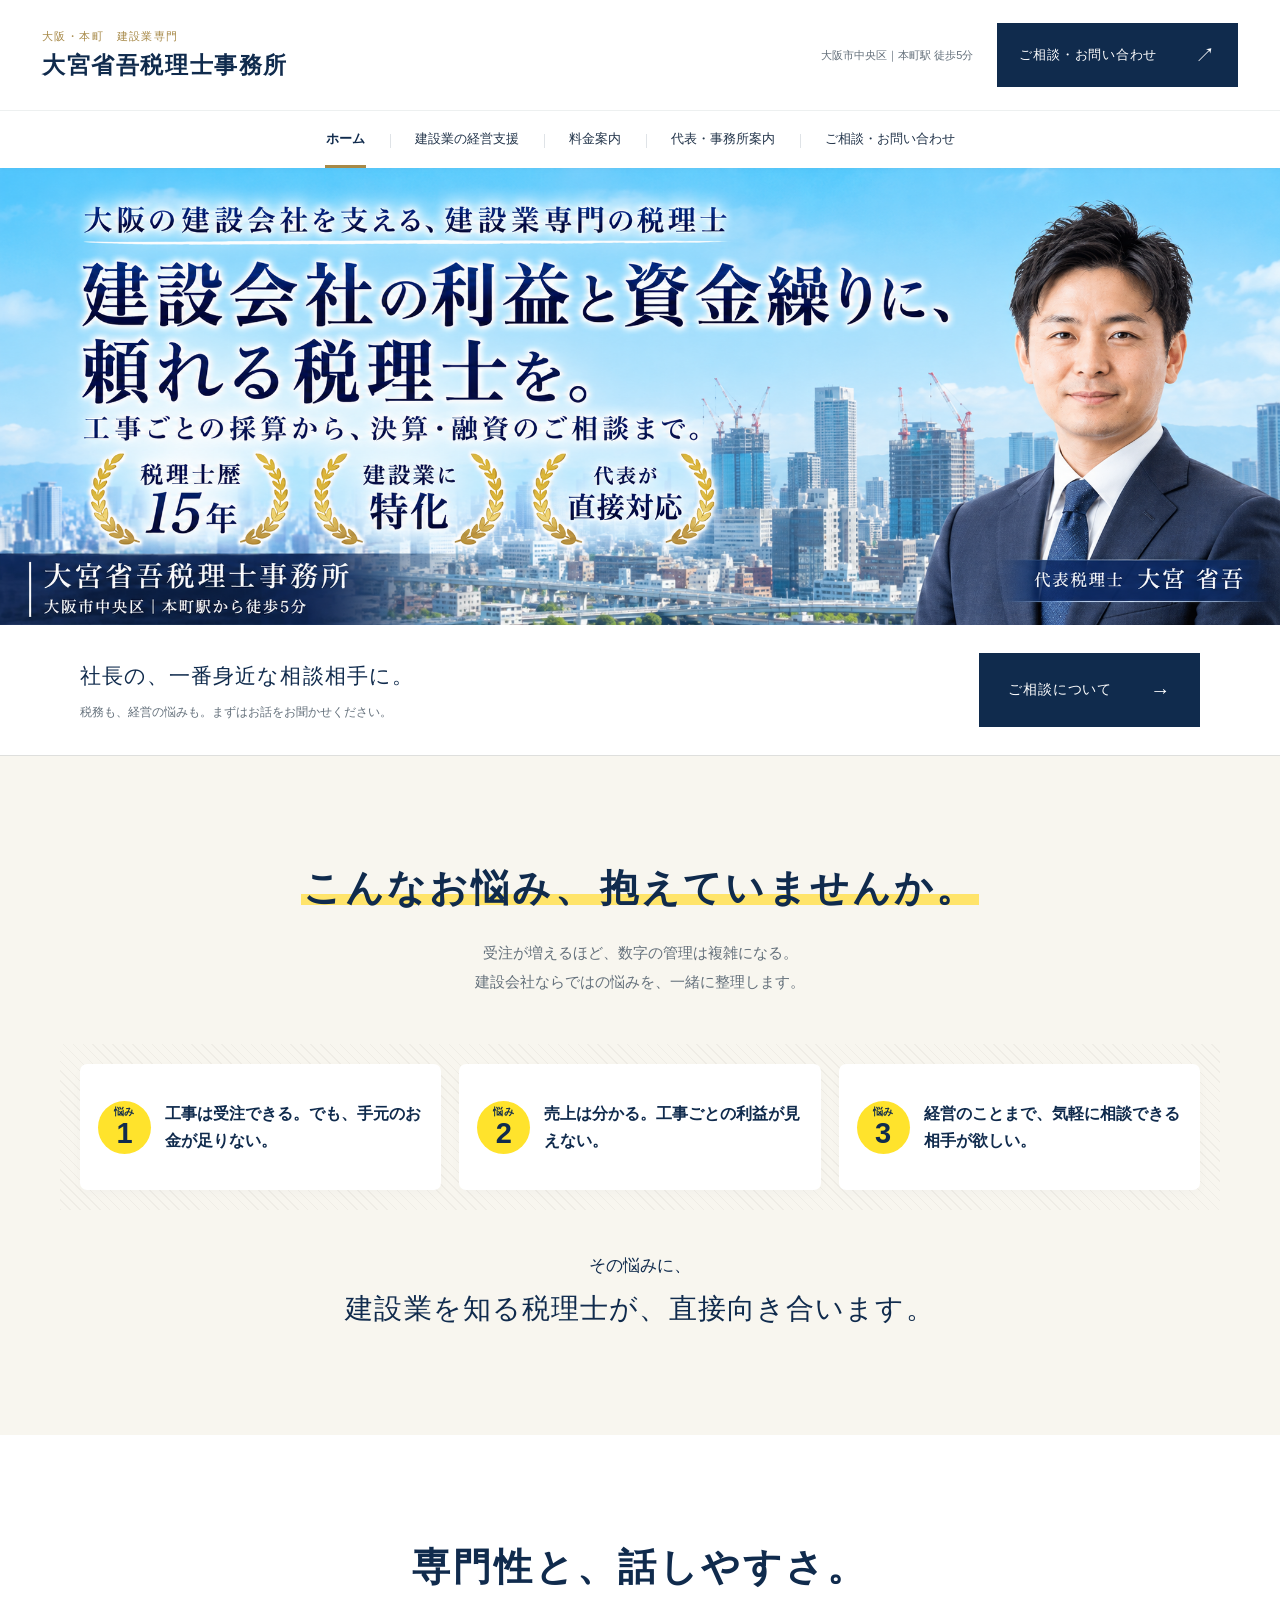
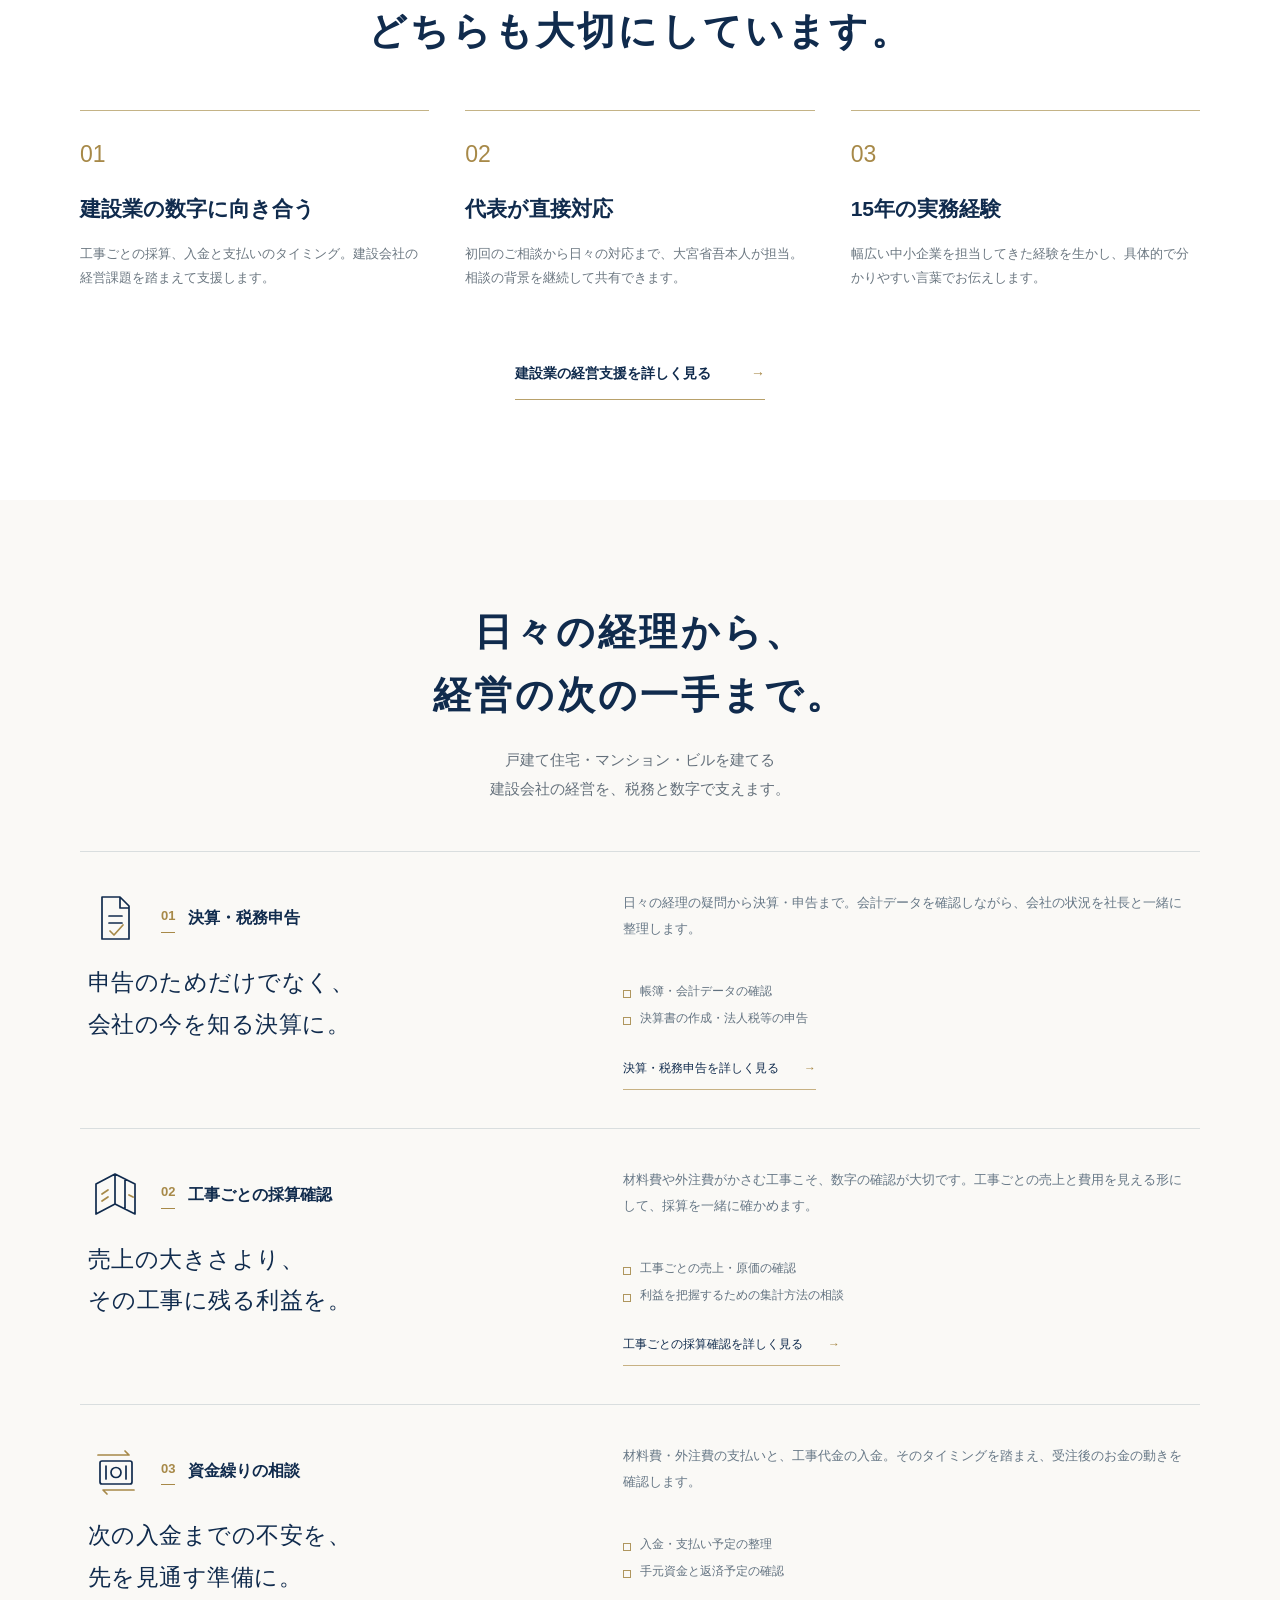
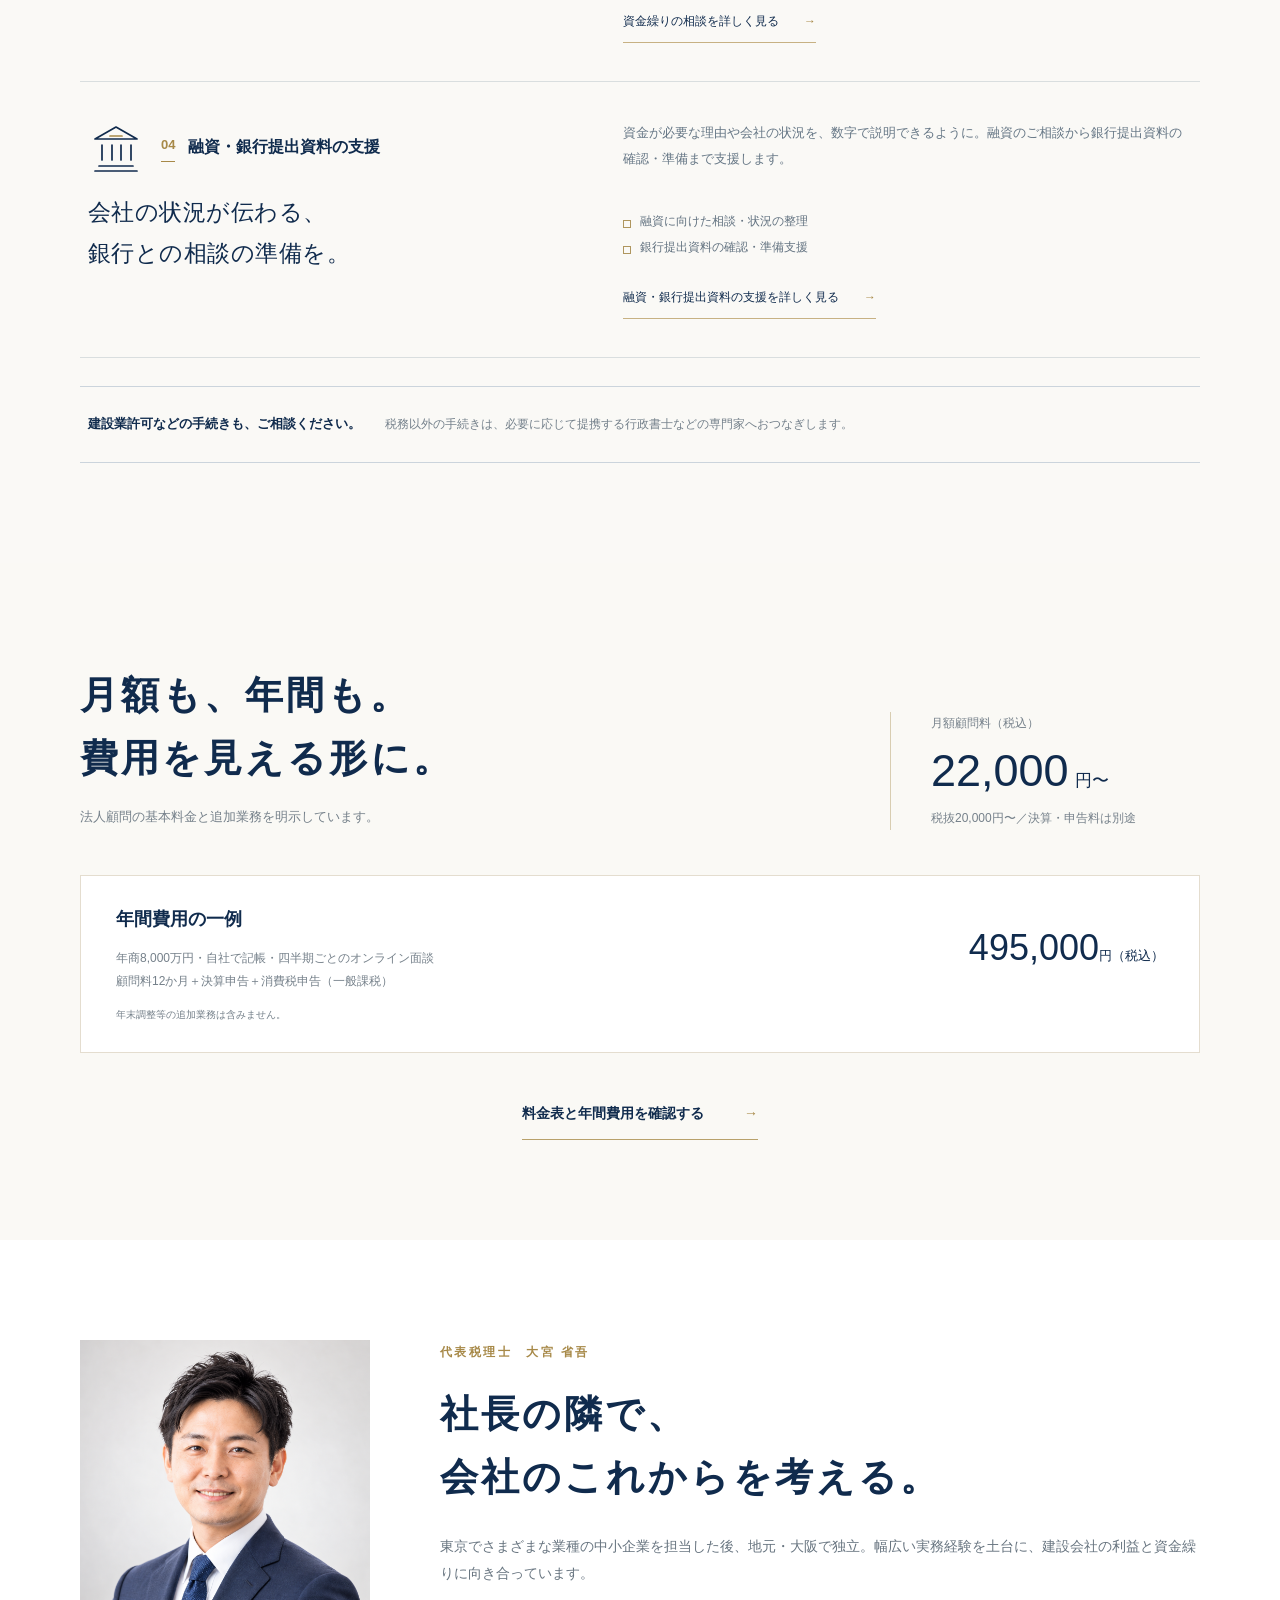
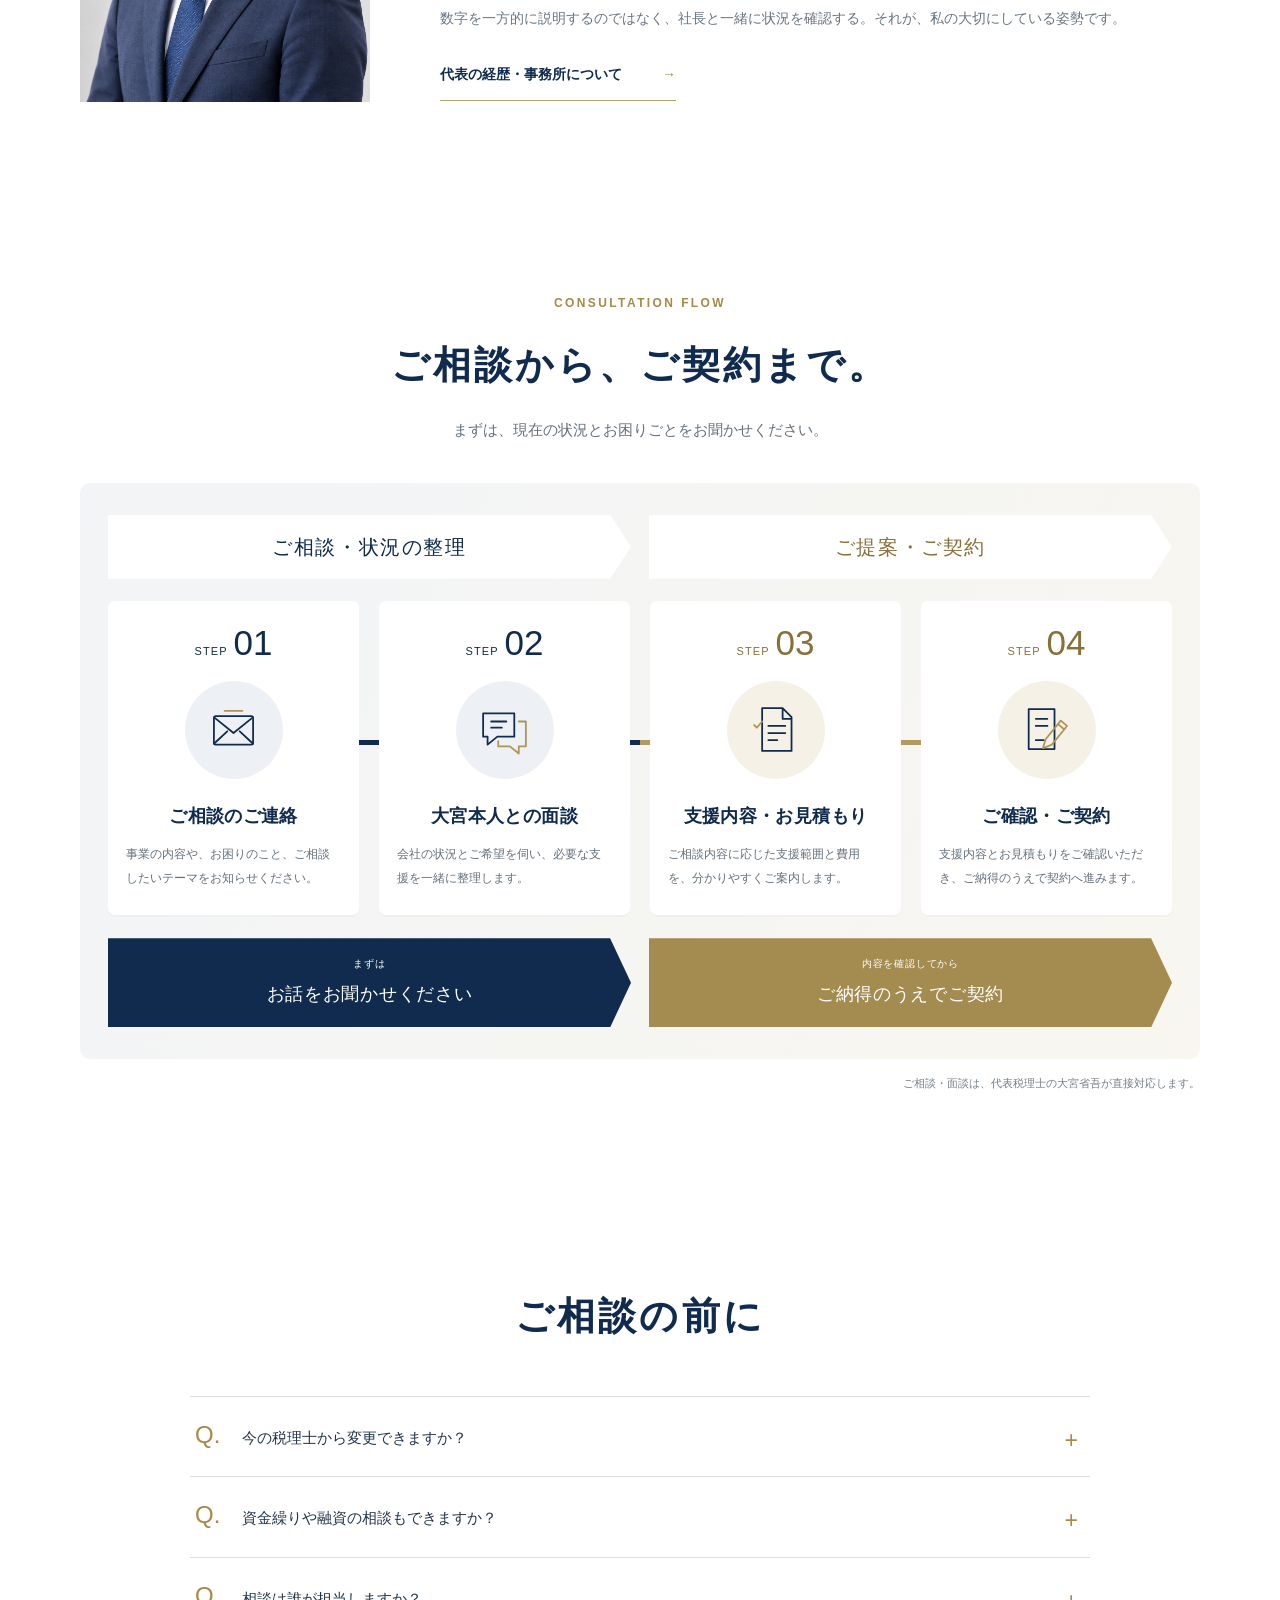
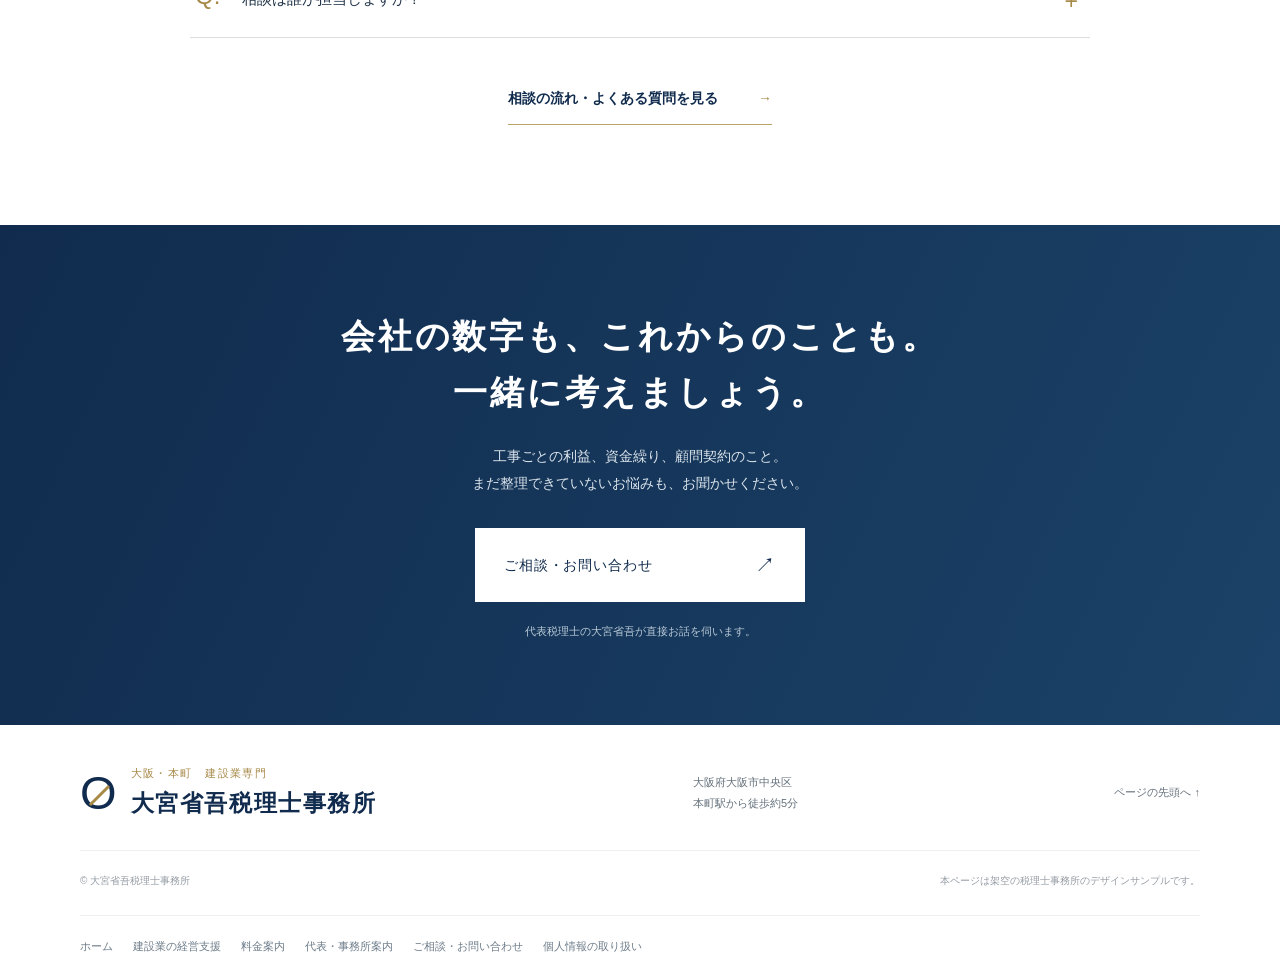
==== index.html @ fcce5896 "Add files via upload" ====
<!doctype html><html lang="ja"><head><meta charset="utf-8"><meta name="viewport" content="width=device-width,initial-scale=1"><title>大阪の建設会社の税務・経営支援｜大宮省吾税理士事務所</title><meta name="description" content="大阪市中央区・本町の建設業専門税理士。大宮省吾が工事の採算、資金繰り、決算・申告を直接支援します。"><meta name="theme-color" content="#102b4d"><link rel="stylesheet" href="assets/style.css"><link rel="stylesheet" href="assets/pages.css"></head><body id="top"><a class="skip" href="#main">本文へ</a><header><div class="header-inner"><a class="brand" href="./"><span><small>大阪・本町　建設業専門</small><strong>大宮省吾税理士事務所</strong></span></a><div class="header-right"><span class="location">大阪市中央区｜本町駅 徒歩5分</span><a class="button compact" href="contact/">ご相談・お問い合わせ <span>↗</span></a></div><button class="menu-button" aria-expanded="false" aria-controls="navigation">メニュー <span>☰</span></button></div><nav id="navigation" aria-label="メインナビゲーション"><a href="./" aria-current="page">ホーム</a><a href="services/">建設業の経営支援</a><a href="fees/">料金案内</a><a href="about/">代表・事務所案内</a><a href="contact/">ご相談・お問い合わせ</a></nav></header><main id="main"><section class="hero" aria-label="建設会社の利益と資金繰りに、頼れる税理士を。"><h1 class="sr-only">大阪の建設会社を支える、建設業専門の税理士。大宮省吾税理士事務所</h1><img class="desktop-kv" src="assets/key-visual.png" width="2048" height="731" alt="建設会社の利益と資金繰りに、頼れる税理士を。工事ごとの採算から、決算・融資のご相談まで。税理士歴15年、建設業に特化、代表が直接対応。大宮省吾税理士事務所。"><div class="mobile-hero"><p class="eyebrow">大阪の建設会社を支える税理士</p><h2>建設会社の<br>利益と資金繰りに、<br><em>頼れる税理士を。</em></h2><p>工事ごとの採算から、<br>決算・融資のご相談まで。</p><div class="mobile-proof">税理士歴15年 ／ 建設業専門 ／ 代表が直接対応</div></div></section><div class="hero-action"><div><span class="gold-label">社長の、一番身近な相談相手に。</span><p>税務も、経営の悩みも。まずはお話をお聞かせください。</p></div><a class="button" href="contact/">ご相談について <span>→</span></a></div><section class="section concerns" id="concerns"><div class="container"><div class="section-heading"><h2><span class="yellow-marker">こんなお悩み、</span><br class="mobile-only"><span class="yellow-marker">抱えていませんか。</span></h2><p>受注が増えるほど、数字の管理は複雑になる。<br>建設会社ならではの悩みを、一緒に整理します。</p></div><div class="concern-grid concern-points"><article><span class="concern-badge"><small>悩み</small><b>1</b></span><h3>工事は受注できる。<br>でも、手元のお金が足りない。</h3></article><article><span class="concern-badge"><small>悩み</small><b>2</b></span><h3>売上は分かる。<br>工事ごとの利益が見えない。</h3></article><article><span class="concern-badge"><small>悩み</small><b>3</b></span><h3>経営のことまで、<br>気軽に相談できる相手が欲しい。</h3></article></div><div class="concern-end"><span>その悩みに、</span><strong>建設業を知る税理士が、直接向き合います。</strong></div></div></section><section class="section home-strengths"><div class="container"><div class="section-heading"><h2>専門性と、話しやすさ。<br>どちらも大切にしています。</h2></div><div class="home-reasons"><article><span>01</span><h3>建設業の数字に向き合う</h3><p>工事ごとの採算、入金と支払いのタイミング。建設会社の経営課題を踏まえて支援します。</p></article><article><span>02</span><h3>代表が直接対応</h3><p>初回のご相談から日々の対応まで、大宮省吾本人が担当。相談の背景を継続して共有できます。</p></article><article><span>03</span><h3>15年の実務経験</h3><p>幅広い中小企業を担当してきた経験を生かし、具体的で分かりやすい言葉でお伝えします。</p></article></div><div class="center-link"><a class="text-link" href="services/">建設業の経営支援を詳しく見る <span>→</span></a></div></div></section><section class="section construction-services" id="services"><div class="container"><div class="section-heading"><h2>日々の経理から、<br>経営の次の一手まで。</h2><p>戸建て住宅・マンション・ビルを建てる<br>建設会社の経営を、税務と数字で支えます。</p></div><div class="construction-service-list"><article class="construction-service"><div class="construction-service-copy"><p class="service-kicker"><svg class="service-line-icon" viewBox="0 0 56 56" fill="none" stroke="currentColor" stroke-width="1.7" stroke-linecap="round" stroke-linejoin="round" aria-hidden="true"><path d="M14 7h18l9 9v33H14zM32 7v11h9M21 26h13M21 33h13"/><path class="icon-gold" d="m22 41 4 4 9-10"/></svg><span>01</span>決算・税務申告</p><h3>申告のためだけでなく、<br>会社の今を知る決算に。</h3><p class="service-description">日々の経理の疑問から決算・申告まで。会計データを確認しながら、会社の状況を社長と一緒に整理します。</p><ul><li>帳簿・会計データの確認</li><li>決算書の作成・法人税等の申告</li></ul><a class="service-readmore" href="services/#support-1">決算・税務申告を詳しく見る <span>→</span></a></div></article><article class="construction-service"><div class="construction-service-copy"><p class="service-kicker"><svg class="service-line-icon" viewBox="0 0 56 56" fill="none" stroke="currentColor" stroke-width="1.7" stroke-linecap="round" stroke-linejoin="round" aria-hidden="true"><path d="M8 17 27 7l20 10v30L27 37 8 47zM27 7v30M37 12v30"/><path class="icon-gold" d="m14 27 6-4M14 34l6-4M41 28l4 2"/></svg><span>02</span>工事ごとの採算確認</p><h3>売上の大きさより、<br>その工事に残る利益を。</h3><p class="service-description">材料費や外注費がかさむ工事こそ、数字の確認が大切です。工事ごとの売上と費用を見える形にして、採算を一緒に確かめます。</p><ul><li>工事ごとの売上・原価の確認</li><li>利益を把握するための集計方法の相談</li></ul><a class="service-readmore" href="services/#support-2">工事ごとの採算確認を詳しく見る <span>→</span></a></div></article><article class="construction-service"><div class="construction-service-copy"><p class="service-kicker"><svg class="service-line-icon" viewBox="0 0 56 56" fill="none" stroke="currentColor" stroke-width="1.7" stroke-linecap="round" stroke-linejoin="round" aria-hidden="true"><rect x="12" y="18" width="32" height="23" rx="2"/><path d="M18 23v13M38 23v13"/><circle cx="28" cy="29.5" r="5"/><path class="icon-gold" d="M10 12h31l-4-4M46 47H15l4 4"/></svg><span>03</span>資金繰りの相談</p><h3>次の入金までの不安を、<br>先を見通す準備に。</h3><p class="service-description">材料費・外注費の支払いと、工事代金の入金。そのタイミングを踏まえ、受注後のお金の動きを確認します。</p><ul><li>入金・支払い予定の整理</li><li>手元資金と返済予定の確認</li></ul><a class="service-readmore" href="services/#support-3">資金繰りの相談を詳しく見る <span>→</span></a></div></article><article class="construction-service"><div class="construction-service-copy"><p class="service-kicker"><svg class="service-line-icon" viewBox="0 0 56 56" fill="none" stroke="currentColor" stroke-width="1.7" stroke-linecap="round" stroke-linejoin="round" aria-hidden="true"><path d="m7 19 21-12 21 12zM11 46h34M7 51h42M14 25v15M24 25v15M33 25v15M43 25v15"/><path class="icon-gold" d="M22 16h12"/></svg><span>04</span>融資・銀行提出資料の支援</p><h3>会社の状況が伝わる、<br>銀行との相談の準備を。</h3><p class="service-description">資金が必要な理由や会社の状況を、数字で説明できるように。融資のご相談から銀行提出資料の確認・準備まで支援します。</p><ul><li>融資に向けた相談・状況の整理</li><li>銀行提出資料の確認・準備支援</li></ul><a class="service-readmore" href="services/#support-4">融資・銀行提出資料の支援を詳しく見る <span>→</span></a></div></article></div><div class="construction-partnership"><strong>建設業許可などの手続きも、ご相談ください。</strong><p>税務以外の手続きは、必要に応じて提携する行政書士などの専門家へおつなぎします。</p></div></div></section><section class="section pricing home-fees"><div class="container"><div class="heading-split"><div><h2>月額も、年間も。<br>費用を見える形に。</h2><p>法人顧問の基本料金と追加業務を明示しています。</p></div><div class="home-price"><span>月額顧問料（税込）</span><strong>22,000<small>円〜</small></strong><span>税抜20,000円〜／決算・申告料は別途</span></div></div><div class="home-annual"><h3>年間費用の一例</h3><p>年商8,000万円・自社で記帳・四半期ごとのオンライン面談<br>顧問料12か月＋決算申告＋消費税申告（一般課税）</p><strong>495,000<small>円（税込）</small></strong><p class="fine">年末調整等の追加業務は含みません。</p></div><div class="center-link"><a class="text-link" href="fees/">料金表と年間費用を確認する <span>→</span></a></div></div></section><section class="section"><div class="container home-about"><div class="home-portrait"><img src="assets/representative-portrait.png" alt="代表税理士・大宮省吾の人物イメージ" loading="lazy"></div><div><p class="eyebrow">代表税理士　大宮 省吾</p><h2>社長の隣で、<br>会社のこれからを考える。</h2><p>東京でさまざまな業種の中小企業を担当した後、地元・大阪で独立。幅広い実務経験を土台に、建設会社の利益と資金繰りに向き合っています。</p><p>数字を一方的に説明するのではなく、社長と一緒に状況を確認する。それが、私の大切にしている姿勢です。</p><a class="text-link" href="about/">代表の経歴・事務所について <span>→</span></a></div></div></section><section class="section flow process" id="flow"><div class="container"><div class="section-heading"><p class="eyebrow">CONSULTATION FLOW</p><h2>ご相談から、ご契約まで。</h2><p>まずは、現在の状況とお困りごとをお聞かせください。</p></div><div class="process-board"><div class="process-phases" aria-hidden="true"><div>ご相談・状況の整理</div><div>ご提案・ご契約</div></div><ol class="process-cards" aria-label="ご相談からご契約までの4ステップ"><li><div class="process-number"><span>STEP</span><b>01</b></div><div class="process-icon"><svg viewBox="0 0 64 64" fill="none" stroke="currentColor" stroke-width="2" stroke-linecap="round" stroke-linejoin="round" aria-hidden="true"><rect x="10" y="17" width="44" height="32" rx="2"/><path d="m11 19 21 17 21-17M10 48l15-14M54 48 39 34"/><path class="accent" d="M22 11h20"/></svg></div><h3>ご相談のご連絡</h3><p>事業の内容や、お困りのこと、ご相談したいテーマをお知らせください。</p></li><li><div class="process-number"><span>STEP</span><b>02</b></div><div class="process-icon"><svg viewBox="0 0 64 64" fill="none" stroke="currentColor" stroke-width="2" stroke-linecap="round" stroke-linejoin="round" aria-hidden="true"><path d="M8 14h35v26H24L13 49v-9H8z"/><path class="accent" d="M48 23h8v28h-8v8l-10-8H25v-6"/><path d="M17 23h17M17 30h12"/></svg></div><h3>大宮本人との面談</h3><p>会社の状況とご希望を伺い、必要な支援を一緒に整理します。</p></li><li><div class="process-number"><span>STEP</span><b>03</b></div><div class="process-icon"><svg viewBox="0 0 64 64" fill="none" stroke="currentColor" stroke-width="2" stroke-linecap="round" stroke-linejoin="round" aria-hidden="true"><path d="M17 8h23l10 10v38H17zM40 8v12h10M24 28h19M24 36h19M24 44h10"/><path class="accent" d="m8 27 3 3 6-7"/></svg></div><h3>支援内容・お見積もり</h3><p>ご相談内容に応じた支援範囲と費用を、分かりやすくご案内します。</p></li><li><div class="process-number"><span>STEP</span><b>04</b></div><div class="process-icon"><svg viewBox="0 0 64 64" fill="none" stroke="currentColor" stroke-width="2" stroke-linecap="round" stroke-linejoin="round" aria-hidden="true"><path d="M12 9h29v45H12zM20 20h13M20 28h13M20 44h9"/><path class="accent" d="m31 43 17-21 7 6-17 21-10 4zM45 26l7 6"/></svg></div><h3>ご確認・ご契約</h3><p>支援内容とお見積もりをご確認いただき、ご納得のうえで契約へ進みます。</p></li></ol><div class="process-bands" aria-hidden="true"><div><span>まずは</span>お話をお聞かせください</div><div><span>内容を確認してから</span>ご納得のうえでご契約</div></div></div><p class="process-note">ご相談・面談は、代表税理士の大宮省吾が直接対応します。</p></div></section><section class="section faq"><div class="container narrow"><div class="section-heading"><h2>ご相談の前に</h2></div><details><summary><span>Q.</span>今の税理士から変更できますか？</summary><p>現在のご契約状況や変更を考えている理由を伺い、引き継ぎの進め方をご相談します。</p></details><details><summary><span>Q.</span>資金繰りや融資の相談もできますか？</summary><p>はい。税務申告に加え、入出金のタイミングを踏まえた資金繰りの相談や銀行提出資料の確認・準備も支援します。</p></details><details><summary><span>Q.</span>相談は誰が担当しますか？</summary><p>代表税理士の大宮省吾が、直接お話を伺います。</p></details><div class="center-link"><a class="text-link" href="contact/#faq">相談の流れ・よくある質問を見る <span>→</span></a></div></div></section><section class="contact"><div class="container"><h2>会社の数字も、これからのことも。<br>一緒に考えましょう。</h2><p>工事ごとの利益、資金繰り、顧問契約のこと。<br>まだ整理できていないお悩みも、お聞かせください。</p><a class="button light" href="contact/">ご相談・お問い合わせ <span>↗</span></a><p class="contact-caption">代表税理士の大宮省吾が直接お話を伺います。</p></div></section></main><footer><div class="container footer-top"><a class="brand" href="./"><span class="brand-symbol" aria-hidden="true">O<span></span></span><span><small>大阪・本町　建設業専門</small><strong>大宮省吾税理士事務所</strong></span></a><p>大阪府大阪市中央区<br>本町駅から徒歩約5分</p><a href="#top">ページの先頭へ ↑</a></div><div class="container footer-bottom"><small>© 大宮省吾税理士事務所</small><small>本ページは架空の税理士事務所のデザインサンプルです。</small></div><div class="container footer-links"><a href="./">ホーム</a><a href="services/">建設業の経営支援</a><a href="fees/">料金案内</a><a href="about/">代表・事務所案内</a><a href="contact/">ご相談・お問い合わせ</a><a href="contact/#privacy">個人情報の取り扱い</a></div></footer><script src="assets/main.js"></script></body></html>
---- assets/style.css ----
:root{--navy:#102b4d;--ink:#22344a;--gold:#a78948;--cream:#f6f4ee;--line:#dedfdd;--serif:'Yu Mincho','Hiragino Mincho ProN','Noto Serif JP',serif;--sans:'Hiragino Kaku Gothic ProN','Yu Gothic',Meiryo,sans-serif}*{box-sizing:border-box}html{scroll-behavior:smooth;scroll-padding-top:150px}body{margin:0;font-family:var(--sans);color:var(--ink);font-size:15px;line-height:1.9;background:#fff}a{color:inherit;text-decoration:none}button{font:inherit;cursor:pointer}img{display:block;max-width:100%}h1,h2,h3,p{margin:0}h2,h3{font-family:var(--serif);color:var(--navy);font-weight:600}h2{font-size:clamp(26px,3vw,40px);line-height:1.65;letter-spacing:.08em}h3{line-height:1.75}p{overflow-wrap:anywhere}.container{width:min(1120px,calc(100% - 64px));margin:auto}.narrow{max-width:900px}.section{padding:100px 0}.eyebrow{font-family:Georgia,serif;font-size:12px;font-weight:600;letter-spacing:.2em;color:var(--gold);margin-bottom:18px}.section-heading{text-align:center;margin-bottom:48px}.section-heading>p:last-child:not(.eyebrow){margin-top:20px;color:#64707b}.button{display:inline-flex;align-items:center;justify-content:space-between;gap:38px;padding:17px 28px;background:var(--navy);border:1px solid var(--navy);color:#fff;font-size:14px;letter-spacing:.06em;transition:.2s}.button:hover{background:#254568;transform:translateY(-2px)}.button span{font-size:20px}.button.compact{padding:12px 21px;font-size:13px}.button.light{background:white;border-color:white;color:var(--navy);min-width:330px}.button.light:hover{background:var(--cream)}:focus-visible{outline:3px solid #caa654;outline-offset:5px}header{background:rgba(255,255,255,.98);position:sticky;top:0;z-index:10;box-shadow:0 1px 6px #102b4d09}.header-inner{max-width:1400px;margin:auto;display:flex;align-items:center;justify-content:space-between;padding:23px 42px}.brand{display:flex;align-items:center;gap:14px}.brand small{display:block;font-size:11px;letter-spacing:.13em;color:var(--gold);line-height:1.5;margin-bottom:5px}.brand strong{font-family:var(--serif);font-size:23px;letter-spacing:.07em;color:var(--navy);line-height:1.4}.brand-symbol{font-family:Georgia,serif;font-size:47px;line-height:1;color:var(--navy);position:relative}.brand-symbol span{position:absolute;height:3px;width:27px;background:var(--gold);left:6px;top:25px;transform:rotate(-45deg)}.header-right{display:flex;align-items:center;gap:24px}.location{font-size:11px;color:#64707b}nav{border-top:1px solid #edf0f0;display:flex;justify-content:center;gap:0}nav a{font-size:13px;padding:16px 36px;position:relative}nav a:hover{color:var(--gold)}nav a+a:before{content:'';width:1px;height:14px;background:#dfe3e7;position:absolute;left:0;top:23px}.menu-button,.mobile-contact,.mobile-only,.mobile-hero{display:none}.desktop-kv{width:100%;height:auto}.hero-action{display:flex;align-items:center;justify-content:space-between;gap:30px;padding:28px max(32px,calc((100% - 1120px)/2));border-bottom:1px solid var(--line);background:#fff}.gold-label{font-family:var(--serif);font-size:21px;letter-spacing:.05em;color:var(--navy)}.hero-action p{font-size:12px;color:#64707b;margin-top:5px}.concerns{background:var(--cream)}.concern-grid{display:grid;grid-template-columns:repeat(3,1fr);gap:22px}.concern-grid article{background:white;padding:32px 30px;border-top:2px solid var(--gold)}.number{font-family:Georgia,serif;color:#c5b58d;font-size:35px;line-height:1;display:block;margin-bottom:22px}.concern-grid h3{font-size:19px;margin-bottom:18px}.concern-grid p{font-size:14px;color:#68727b}.concern-end{text-align:center;margin-top:45px;font-family:var(--serif);color:var(--navy)}.concern-end span{display:block;font-size:15px}.concern-end strong{font-size:25px;letter-spacing:.04em;font-weight:500}.strength-list article{display:grid;grid-template-columns:160px 1fr;gap:35px;padding:38px 20px;border-bottom:1px solid var(--line)}.strength-list article:first-child{border-top:1px solid var(--line)}.strength-index{font-family:Georgia,serif;font-size:58px;color:var(--gold);line-height:1.2}.strength-index span{display:block;font-size:9px;letter-spacing:.12em;margin-top:10px;color:#81898f}.strength-list h3{font-size:24px;margin-bottom:15px}.strength-list p{max-width:770px;color:#64707b;font-size:14px}.tags{display:flex;gap:10px;flex-wrap:wrap;margin-top:20px}.tags span{padding:4px 14px;background:#f5f6f7;font-size:11px}.services{background:var(--navy);color:#dae1ea}.services h2,.services h3{color:white}.heading-split{display:flex;align-items:end;justify-content:space-between;gap:32px;margin-bottom:45px}.heading-split>p{font-size:13px;padding-bottom:8px}.service-grid{display:grid;grid-template-columns:repeat(2,1fr);border-left:1px solid #ffffff25;border-top:1px solid #ffffff25}.service-grid article{padding:38px 40px;border-right:1px solid #ffffff25;border-bottom:1px solid #ffffff25}.service-grid article>span{font-size:10px;font-family:Georgia,serif;letter-spacing:.12em;color:#cab57d}.service-grid h3{font-size:24px;margin:13px 0}.service-grid p{font-size:14px;color:#c4cedb}.service-note{padding:26px 32px;margin-top:25px;border:1px solid #ffffff25;display:flex;align-items:center;gap:24px}.service-note strong{font-size:13px;white-space:nowrap;font-weight:500;color:white}.service-note p{font-size:12px;color:#c4cedb}.representative-grid{display:grid;grid-template-columns:350px 1fr;gap:80px}.portrait{height:410px;position:relative;overflow:hidden;background:#b1dded}.portrait img{max-width:none;height:100%;width:auto;position:absolute;right:0}.portrait-caption{font-size:10px;color:#8b949c;text-align:right;margin-top:6px}.name{padding:22px 4px;border-bottom:1px solid var(--line)}.name small{font-size:12px;color:#737c84}.name h3{font-size:32px;letter-spacing:.2em;margin:6px 0}.name>span{font-size:10px;letter-spacing:.2em;color:var(--gold)}.representative-copy h2{margin-bottom:22px}.representative-copy>p:not(.eyebrow){font-size:14px;color:#64707b;margin-bottom:18px}.representative-copy .lead{font-family:var(--serif);font-size:19px!important;color:var(--navy)!important;padding-left:19px;border-left:2px solid var(--gold);margin:30px 0!important}.career{margin-top:28px;border-top:1px solid var(--line);padding-top:15px}.career>div{display:grid;grid-template-columns:60px 1fr;gap:14px;margin-top:12px;font-size:12px}.career span{color:var(--gold);font-weight:bold}.flow{background:var(--cream)}.flow-grid{display:grid;grid-template-columns:repeat(3,1fr);gap:36px;padding:0;margin:0;list-style:none}.flow-grid li{position:relative;padding-top:22px;border-top:1px solid #b8a371}.flow-grid li+li:before{content:'→';position:absolute;left:-29px;top:63px;color:var(--gold)}.flow-grid span{color:var(--gold);font:13px Georgia,serif;letter-spacing:.13em}.flow-grid h3{font-size:21px;margin:16px 0}.flow-grid p{font-size:13px;color:#64707b}.faq details{border-bottom:1px solid var(--line)}.faq details:first-of-type{border-top:1px solid var(--line)}summary{padding:24px 45px 24px 5px;font-size:15px;list-style:none;cursor:pointer;position:relative}summary::-webkit-details-marker{display:none}summary:after{content:'+';position:absolute;right:12px;top:22px;color:var(--gold);font-size:23px}details[open] summary:after{content:'−'}summary span{font:24px Georgia,serif;color:var(--gold);margin-right:22px}.faq details p{padding:0 40px 27px 47px;font-size:14px;color:#64707b}.office{background:#f5f7f8}.office-grid{display:grid;grid-template-columns:1fr 1fr;gap:80px}.office h2{font-size:31px}.office p{font-size:13px;color:#64707b;margin-top:23px}.office-decoration{margin-top:32px;color:#b4c0cc}.office-decoration>span{font:11px Georgia,serif;letter-spacing:.25em}.office-decoration svg{display:block;width:90%;height:95px;margin-top:8px}dl{margin:0}dl>div{display:grid;grid-template-columns:95px 1fr;gap:20px;padding:20px 0;border-bottom:1px solid #d8dfe4;font-size:13px}dl>div:first-child{border-top:1px solid #d8dfe4}dt{color:#7b858e}dd{margin:0;color:var(--navy)}.contact{padding:83px 0;text-align:center;background:linear-gradient(115deg,#102b4d,#1b4268);color:#dbe4ec}.contact h2{color:white;font-size:34px}.contact>.container>p:not(.eyebrow){font-size:14px;margin-top:23px}.contact .button{margin-top:32px}.contact .contact-caption{font-size:11px!important;margin-top:19px!important;color:#b9c9d7}footer{padding:40px 0 22px}.footer-top{display:flex;align-items:center;justify-content:space-between;gap:32px}.footer-top p,.footer-top>a:last-child{font-size:11px;color:#64707b}.footer-bottom{display:flex;justify-content:space-between;gap:24px;margin-top:30px;padding-top:20px;border-top:1px solid #edf0f2;color:#939ba3;font-size:10px}.footer-bottom small{font-size:10px}.skip{position:fixed;top:-80px;z-index:99;background:white;padding:12px}.skip:focus{top:5px}.sr-only{position:absolute;width:1px;height:1px;overflow:hidden;clip:rect(0,0,0,0)}dialog{border:0;padding:44px;max-width:520px;width:calc(100% - 40px);color:var(--ink);box-shadow:0 20px 80px #0003}dialog::backdrop{background:#0b203bc9}dialog h2{font-size:25px;margin-bottom:20px}dialog p{font-size:14px}dialog .button{margin-top:25px}.dialog-close{border:0;background:none;position:absolute;right:15px;top:8px;font-size:28px;color:var(--navy)}
@media(min-width:1700px){.hero{max-width:2048px;margin:auto}}
@media(max-width:1100px){.location{display:none}nav a{padding:16px 22px}.representative-grid{gap:45px;grid-template-columns:300px 1fr}.service-note{display:block}.service-note p{margin-top:10px}.concern-grid article{padding:26px 20px}.concern-grid h3{font-size:17px}.header-inner{padding:20px 30px}}
@media(max-width:760px){html{scroll-padding-top:85px}body{font-size:14px}.container{width:calc(100% - 40px)}.section{padding:62px 0}.header-inner{padding:16px 20px}.brand{gap:9px}.brand-symbol{font-size:35px}.brand-symbol span{width:21px;top:20px;left:4px}.brand small{font-size:9px}.brand strong{font-size:17px;letter-spacing:.02em}.header-right{display:none}.menu-button{display:block;border:0;background:none;font-size:10px;color:var(--navy);padding:5px}.menu-button span{display:block;font-size:22px;line-height:1.3}nav{display:none;position:absolute;background:white;left:0;right:0;box-shadow:0 10px 20px #102b4d15;padding:10px 20px}nav.open{display:grid;grid-template-columns:1fr 1fr}nav a{padding:12px 9px;border-bottom:1px solid #edf0f0;font-size:12px}nav a+a:before{display:none}.mobile-contact{display:block}.desktop-kv{display:none}.mobile-hero{display:block;min-height:430px;padding:32px 20px 26px;position:relative;background:#b9e9fa;overflow:hidden;isolation:isolate}.mobile-hero:before{content:'';position:absolute;inset:0;z-index:-2;background:url('key-visual.png') right center/auto 100% no-repeat}.mobile-hero:after{content:'';position:absolute;inset:0;z-index:-1;background:linear-gradient(90deg,#e3f6ff 0%,#e3f6fff5 40%,#e3f6ff15 80%)}.mobile-hero .eyebrow{font-family:var(--sans);font-size:10px;letter-spacing:.04em;color:var(--navy);margin-bottom:25px}.mobile-hero h2{font-size:clamp(26px,7vw,33px);letter-spacing:.02em;line-height:1.7;text-shadow:0 0 10px white}.mobile-hero h2 em{font-style:normal}.mobile-hero>p:not(.eyebrow){font-family:var(--serif);font-size:15px;margin-top:22px;color:var(--navy);text-shadow:0 0 10px white}.mobile-proof{position:absolute;left:0;right:0;bottom:0;background:var(--navy);color:#fff;padding:13px 15px;text-align:center;font-size:10px;letter-spacing:.02em}.hero-action{padding:23px 20px;display:block;text-align:center}.gold-label{font-size:18px}.hero-action p{font-size:11px}.hero-action .button{margin-top:17px;padding:12px 26px;min-width:245px}.section-heading{margin-bottom:30px}.eyebrow{font-size:10px;margin-bottom:12px}.section-heading>p:last-child:not(.eyebrow){font-size:12px;margin-top:15px}.mobile-only{display:block}.concern-grid,.service-grid,.flow-grid,.office-grid,.representative-grid{grid-template-columns:1fr}.concern-grid{gap:14px}.concern-grid article{padding:23px 24px;position:relative}.number{font-size:25px;margin-bottom:13px}.concern-grid h3{font-size:19px}.concern-grid p{font-size:13px}.concern-end{margin-top:30px}.concern-end strong{font-size:20px;display:block;line-height:1.9;margin-top:6px}.strength-list article{grid-template-columns:47px 1fr;gap:18px;padding:28px 0}.strength-index{font-size:33px}.strength-index span{font-size:7px;letter-spacing:0;overflow-wrap:anywhere}.strength-list h3{font-size:20px}.strength-list p{font-size:13px}.tags{gap:6px}.tags span{font-size:10px;padding:4px 10px}.heading-split{display:block;margin-bottom:30px}.heading-split>p{margin-top:20px;font-size:12px}.service-grid article{padding:28px}.service-grid h3{font-size:23px}.service-grid p{font-size:13px}.service-note{padding:22px}.service-note strong{white-space:normal;display:block}.representative-grid{gap:32px}.portrait-column{max-width:340px;width:100%;margin:auto}.portrait{height:340px}.name{padding:16px 4px}.name h3{font-size:28px}.representative-copy .lead{font-size:17px!important}.representative-copy>p:not(.eyebrow){font-size:13px}.flow-grid{gap:28px}.flow-grid li{padding-top:17px}.flow-grid li+li:before{display:none}.flow-grid h3{margin:9px 0;font-size:20px}.faq summary{font-size:13px;padding:21px 30px 21px 0;display:flex;align-items:baseline;line-height:1.8}summary span{font-size:20px;margin-right:13px;flex-shrink:0}.faq details p{padding:0 15px 22px 32px;font-size:12px}.office-grid{gap:30px}.office h2{font-size:27px}.office-decoration{margin-top:20px}.office-decoration svg{height:75px}.contact{padding:55px 0}.contact h2{font-size:25px;letter-spacing:.04em}.contact>.container>p:not(.eyebrow){font-size:12px}.button.light{min-width:0;width:100%;max-width:330px}.footer-top{flex-direction:column;align-items:flex-start;gap:20px}.footer-bottom{flex-direction:column;gap:10px;margin-top:23px}dialog{padding:32px 25px}}
@media(prefers-reduced-motion:reduce){html{scroll-behavior:auto}*{transition:none!important}}
/* Refined concerns, portrait and consultation sequence */
.yellow-marker{background:linear-gradient(transparent 64%,#ffe46a 64%,#ffe46a 91%,transparent 91%);padding:0 .06em;box-decoration-break:clone;-webkit-box-decoration-break:clone}.concerns{background:#f8f6ef}.concerns .section-heading{margin-bottom:48px}.concern-grid{display:block;border-top:1px solid #d6d2c7}.concern-grid article{display:grid;grid-template-columns:112px minmax(260px,1fr) 1fr;align-items:center;gap:30px;background:transparent;border:0;border-bottom:1px solid #d6d2c7;padding:34px 8px}.concern-topic{font-size:13px;font-weight:600;color:var(--navy);border-left:4px solid #ebc443;padding:7px 0 7px 17px;letter-spacing:.08em}.concern-grid h3{margin:0;font-size:22px;line-height:1.8;letter-spacing:.025em}.concern-grid p{font-size:13px;line-height:2;color:#667079}.concern-end{margin-top:40px}.portrait{height:430px;background:#f2f1ed}.portrait img{width:100%;height:100%;max-width:100%;position:static;object-fit:cover;object-position:center 35%}.flow{background:#f4f6f7}.flow .section-heading{text-align:left;margin-bottom:40px}.flow-grid{display:block;position:relative;max-width:960px;margin-left:auto;list-style:none}.flow-grid:before{content:'';position:absolute;left:47px;top:38px;bottom:40px;width:1px;background:#b6c1cc}.flow-grid li{display:grid;grid-template-columns:95px 230px 1fr;align-items:center;gap:35px;padding:30px 0;border:0;position:relative}.flow-grid li+li{border-top:1px solid #d7dee4}.flow-grid li+li:before{display:none}.flow-grid .flow-step{width:95px;height:95px;display:flex;flex-direction:column;align-items:center;justify-content:center;border:1px solid #b9c5d0;border-radius:50%;background:#f4f6f7;position:relative;z-index:1;color:var(--navy);letter-spacing:0}.flow-step small{font-family:var(--sans);font-size:9px;letter-spacing:.02em}.flow-step b{font:normal 35px Georgia,serif;line-height:1.3}.flow-grid h3{font-size:22px;line-height:1.6;margin:0}.flow-grid p{font-size:14px;line-height:2;color:#667079}.flow-grid li:last-child .flow-step{background:var(--navy);color:white;border-color:var(--navy)}
@media(max-width:1100px){.concern-grid article{grid-template-columns:100px 1fr 1fr;gap:22px}.concern-grid h3{font-size:20px}.flow-grid li{grid-template-columns:95px 210px 1fr;gap:25px}.flow-grid h3{font-size:20px}}
@media(max-width:760px){.concerns .section-heading{margin-bottom:28px}.concern-grid article{grid-template-columns:1fr;gap:13px;padding:25px 0}.concern-topic{font-size:11px;padding:2px 0 2px 12px;line-height:1.7;border-left-width:3px}.concern-grid h3{font-size:21px;line-height:1.75}.concern-grid p{font-size:13px;padding-right:8px}.concern-end{margin-top:30px}.portrait{height:410px}.flow .section-heading{text-align:center;margin-bottom:25px}.flow-grid:before{left:29px;top:30px;bottom:50px}.flow-grid li{grid-template-columns:60px 1fr;column-gap:20px;row-gap:9px;padding:25px 0;align-items:start}.flow-grid .flow-step{width:60px;height:60px;grid-row:1 / 3}.flow-step small{font-size:7px}.flow-step b{font-size:26px}.flow-grid h3{font-size:20px;padding-top:5px}.flow-grid p{grid-column:2;font-size:12px;line-height:1.95}}
/* Four-step consultation graphic, adapted to the office palette */
.flow.process{background:#fff;padding:90px 0}.process .section-heading{text-align:center;margin-bottom:38px}.process-board{background:linear-gradient(120deg,#f2f4f7,#f8f6ef);padding:32px 28px;border-radius:10px}.process-phases{display:grid;grid-template-columns:1fr 1fr;gap:18px;margin-bottom:22px}.process-phases>div{background:#fff;clip-path:polygon(0 0,96% 0,100% 50%,96% 100%,0 100%);padding:13px 24px;font-family:var(--serif);font-size:20px;text-align:center;color:var(--navy);letter-spacing:.08em}.process-phases>div:last-child{color:#88703b}.process-cards{display:grid;grid-template-columns:repeat(4,minmax(0,1fr));gap:20px;padding:0;margin:0;list-style:none;position:relative;isolation:isolate}.process-cards:before{content:'';position:absolute;left:5%;right:5%;height:5px;top:139px;background:linear-gradient(90deg,var(--navy) 50%,#b39a61 50%);z-index:-1}.process-cards li{background:#fff;padding:22px 18px 25px;border-radius:7px;position:relative;text-align:center;box-shadow:0 2px 0 #102b4d06}.process-number{display:flex;align-items:baseline;justify-content:center;gap:6px;color:var(--navy);line-height:1.1;margin-bottom:18px}.process-number span{font:11px Georgia,serif;letter-spacing:.1em}.process-number b{font:normal 35px Georgia,serif}.process-icon{width:98px;height:98px;border-radius:50%;background:#edf1f6;display:grid;place-items:center;margin:0 auto 22px;color:var(--navy)}.process-icon svg{width:57px;height:57px}.process-icon .accent{stroke:#af9456}.process-cards li:nth-child(n+3) .process-number{color:#88703b}.process-cards li:nth-child(n+3) .process-icon{background:#f5f1e6}.process-cards h3{font-size:18px;letter-spacing:.02em;margin:0 0 12px;line-height:1.7}.process-cards p{font-size:12px;line-height:1.95;color:#64707b;text-align:left}.process-bands{display:grid;grid-template-columns:1fr 1fr;gap:18px;margin-top:23px}.process-bands>div{background:var(--navy);color:white;clip-path:polygon(0 0,96% 0,100% 50%,96% 100%,0 100%);padding:16px 20px;text-align:center;font-family:var(--serif);font-size:18px;letter-spacing:.04em}.process-bands>div:last-child{background:#a48b50}.process-bands span{font-family:var(--sans);font-size:10px;display:block;letter-spacing:.08em;margin-bottom:4px}.process-note{text-align:right;font-size:11px;color:#747f88;margin-top:14px}
@media(max-width:1100px){.process-board{padding:25px 20px}.process-cards{gap:13px}.process-cards li{padding:22px 13px}.process-cards h3{font-size:16px}.process-bands>div{font-size:17px}.process-icon{width:88px;height:88px}.process-cards:before{top:134px}}
@media(max-width:760px){.flow.process{padding:62px 0}.process .container{width:calc(100% - 28px)}.process .section-heading{margin-bottom:28px}.process-board{padding:20px 14px;border-radius:7px}.process-phases{gap:10px;margin-bottom:14px}.process-phases>div{font-size:12px;padding:11px 8px;letter-spacing:.01em}.process-cards{grid-template-columns:repeat(2,minmax(0,1fr));gap:14px 12px}.process-cards:before{display:none}.process-cards li{padding:19px 13px 20px}.process-cards li:nth-child(odd):after{content:'›';position:absolute;right:-11px;top:96px;color:var(--gold);font-size:24px;font-family:Georgia,serif;z-index:2}.process-number{margin-bottom:14px}.process-number b{font-size:30px}.process-number span{font-size:9px}.process-icon{width:75px;height:75px;margin-bottom:17px}.process-icon svg{width:46px;height:46px}.process-cards h3{font-size:16px;line-height:1.7;margin-bottom:10px}.process-cards p{font-size:11px;line-height:1.9}.process-bands{gap:10px;margin-top:17px}.process-bands>div{font-size:12px;padding:12px 9px;letter-spacing:0;line-height:1.7}.process-bands span{font-size:8px;letter-spacing:0}.process-note{text-align:center;font-size:10px;margin:14px 5px 0}}
@media(max-width:360px){.process-cards h3{font-size:14px}.process-cards li{padding-left:10px;padding-right:10px}.process-bands>div{font-size:11px}.process-phases>div{font-size:11px}}
.pricing{background:#faf9f5}.price-intro{display:flex;justify-content:space-between;align-items:center;gap:35px;padding:28px 38px;background:white;border-top:3px solid var(--gold);margin-bottom:40px}.price-intro>div>span{font-size:12px;color:#6d7883}.price-intro>div>p{color:var(--navy);line-height:1.5}.price-intro strong{font:44px Arial,Helvetica,sans-serif;font-variant-numeric:lining-nums tabular-nums;margin-right:7px}.price-intro small{font-size:11px}.price-intro>p{font-size:13px;color:#637180}.price-intro .price-net{font-size:11px}.pricing-subheading{display:flex;justify-content:space-between;align-items:center;gap:20px;margin:40px 0 18px}.pricing-subheading h3{font-size:24px}.pricing-subheading>span{font-size:11px;color:#7a838b}.price-table-wrap{overflow-x:auto}.price-table{width:100%;border-collapse:collapse;text-align:center;background:white;min-width:680px;font-size:14px}.price-table thead{background:var(--navy);color:white}.price-table th,.price-table td{padding:20px 15px;border-bottom:1px solid #e0e1de}.price-table thead th{font-size:12px;font-weight:500}.price-table tbody th{text-align:left;font-weight:500;font-size:13px}.price-table td{color:var(--navy)}.price-table small{display:block;font-size:10px;font-weight:normal;margin-top:4px}.price-table td small{color:#828b92}.price-table .price-focus{background:#f6f1e3}.price-notes{font-size:11px;color:#75808a;line-height:1.9;margin-top:18px}.price-notes p{padding-left:1em;position:relative;margin-top:6px}.price-notes p:before{content:'※';position:absolute;left:0}.optional-fees{background:white;padding:0 25px}.optional-fees>div{grid-template-columns:1fr 1fr;align-items:center;padding:20px 0}.optional-fees>div:first-child{border-top:0}.optional-fees>div:last-child{border-bottom:0}.optional-fees dt{font-size:14px;color:var(--navy)}.optional-fees small{display:block;font-size:10px;color:#7b858e;margin-top:4px}.optional-fees dd{text-align:right}.optional-fees dd strong{font-weight:500;font-size:16px}.annual-example{margin-top:42px;padding:32px 38px;border:1px solid #b9a477;background:white}.annual-heading>span{font-size:11px;color:var(--gold);letter-spacing:.05em}.annual-heading h3{font-size:23px;margin-top:6px}.annual-heading>p{font-size:11px;color:#77828b;margin-top:5px}.annual-equation{display:flex;align-items:center;justify-content:space-between;gap:18px;padding:24px 0}.annual-equation span{display:block;font-size:11px;color:#7b858e}.annual-equation strong{font-size:16px;color:var(--navy);font-weight:500}.annual-equation i{font-style:normal;color:var(--gold);font-size:18px}.annual-total{border-top:1px solid #dfd8c8;padding-top:20px;display:flex;align-items:baseline;justify-content:flex-end;gap:20px;color:var(--navy)}.annual-total>span{font-size:12px}.annual-total strong{font:42px Arial,Helvetica,sans-serif;font-variant-numeric:lining-nums tabular-nums}.annual-total strong small{font:16px var(--sans);margin-left:5px}.annual-disclaimer{font-size:10px;color:#858e96;text-align:right;margin-top:10px}.price-cta{text-align:center;margin-top:38px}.price-cta p{font-size:14px;margin-bottom:20px}.faq-price-link{color:var(--navy);text-decoration:underline}nav a{padding-left:25px;padding-right:25px}
@media(max-width:1100px){nav a{padding-left:16px;padding-right:16px}.price-intro{padding:25px}.annual-example{padding:28px}}
@media(max-width:760px){.price-intro{display:block;padding:23px}.price-intro strong{font-size:40px}.price-intro>p{margin-top:18px;font-size:12px}.pricing-subheading{display:block;margin-top:30px}.pricing-subheading h3{font-size:21px}.pricing-subheading>span{display:block;margin-top:6px;font-size:10px}.price-table{min-width:620px;font-size:12px}.price-table th,.price-table td{padding:15px 13px}.price-table tbody th{font-size:11px}.price-table thead th{font-size:11px}.price-table-wrap:before{content:'料金表は左右にスクロールできます';display:block;font-size:10px;color:#7a838b;margin-bottom:8px}.price-notes{font-size:10px}.optional-fees{padding:0 18px}.optional-fees>div{grid-template-columns:1fr;gap:10px;padding:17px 0}.optional-fees dd{text-align:left}.optional-fees dt{font-size:13px}.optional-fees dd strong{font-size:15px}.annual-example{padding:23px 20px;margin-top:30px}.annual-heading h3{font-size:20px}.annual-equation{flex-direction:column;align-items:stretch;gap:10px;padding:22px 0}.annual-equation p{display:flex;justify-content:space-between;align-items:baseline;gap:12px}.annual-equation strong{font-size:13px}.annual-equation i{font-size:13px;text-align:center;line-height:1}.annual-total{display:block;text-align:right;padding-top:15px}.annual-total>span{display:block;font-size:11px}.annual-total strong{font-size:38px}.annual-disclaimer{font-size:10px}.price-cta .button{font-size:12px;padding:15px 18px;gap:15px}.price-cta p{font-size:13px}nav a{padding:12px 9px}}
/* Compact concern points based on the supplied visual reference */
.concern-grid.concern-points{display:grid;grid-template-columns:repeat(3,minmax(0,1fr));gap:18px;padding:20px 0;border:0;position:relative;isolation:isolate}.concern-points:before{content:'';position:absolute;inset:0 -20px;background:repeating-linear-gradient(45deg,#e9e6df 0,#e9e6df 1px,transparent 1px,transparent 7px);opacity:.6;z-index:-1}.concern-grid.concern-points article{display:flex;align-items:center;gap:14px;padding:23px 18px;border:0;border-radius:7px;background:#fff;box-shadow:0 4px 12px #102b4d06;min-height:126px}.concern-badge{display:flex;flex-direction:column;justify-content:center;align-items:center;flex:0 0 53px;width:53px;height:53px;border-radius:50%;background:#ffe32c;color:var(--navy);line-height:1}.concern-badge small{font-family:var(--sans);font-size:10px;font-weight:600;letter-spacing:.04em;margin-bottom:2px;transform:none}.concern-badge b{font:700 29px Georgia,serif;line-height:1}.concern-grid.concern-points h3{font-family:var(--sans);font-size:16px;line-height:1.7;font-weight:700;color:var(--navy);letter-spacing:0;margin:0;overflow-wrap:anywhere}.concern-grid.concern-points h3 br{display:none}
@media(max-width:1100px){.concern-grid.concern-points{gap:14px}.concern-grid.concern-points article{padding:21px 14px;gap:12px;min-height:132px}.concern-grid.concern-points h3{font-size:15px}.concern-badge{flex-basis:48px;width:48px;height:48px}.concern-badge b{font-size:27px}}
@media(max-width:760px){.concern-grid.concern-points{grid-template-columns:1fr;gap:13px;padding:16px 0}.concern-points:before{inset:0 -12px}.concern-grid.concern-points article{min-height:105px;padding:21px 20px;gap:17px}.concern-badge{flex-basis:53px;width:53px;height:53px}.concern-badge b{font-size:29px}.concern-grid.concern-points h3{font-size:16px;line-height:1.75}.concern-grid.concern-points h3 br{display:block}}
@media(max-width:360px){.concern-grid.concern-points article{padding:20px 14px;gap:12px}.concern-grid.concern-points h3{font-size:14px}}
/* Gothic typography throughout, retaining the header's original typefaces. */
main,main *,footer,footer *,dialog,dialog *{font-family:var(--sans)!important;font-variant-numeric:lining-nums tabular-nums}

/* Requested text emphasis and simplified pricing introduction. */
.concern-end span{font-size:17px}.concern-end strong{font-size:28px}.price-intro{border-top:0}
@media(max-width:760px){.concern-end span{font-size:16px}.concern-end strong{font-size:22px}}
---- assets/pages.css ----
[hidden]{display:none!important}nav a[aria-current=page]{color:var(--navy);font-weight:700}nav a[aria-current=page]:after{content:'';height:3px;background:var(--gold);position:absolute;left:24px;right:24px;bottom:0}.breadcrumb{display:flex;gap:13px;align-items:center;font-size:11px;color:#7c8792;padding-top:22px;padding-bottom:22px}.breadcrumb a{text-decoration:underline;text-underline-offset:3px}.page-title{padding:52px 0 62px;background:linear-gradient(110deg,#edf3f8,#f8f7f2);border-bottom:1px solid #e4e8eb}.title-rule{display:block;width:38px;height:3px;background:var(--gold);margin-bottom:20px}.page-title h1{font-size:36px;line-height:1.6;letter-spacing:.05em;color:var(--navy);margin:0}.page-title p{font-size:14px;color:#667888;margin-top:16px}.text-link{display:inline-flex;align-items:center;justify-content:space-between;gap:40px;font-size:14px;color:var(--navy);border-bottom:1px solid #b8a16b;padding:12px 0;max-width:100%;font-weight:600}.text-link span{color:var(--gold)}.text-link:hover{color:var(--gold)}.center-link{text-align:center;margin-top:35px}.section-tail{margin-top:32px}.section-tail p{font-size:13px}.services .text-link{color:#fff;border-color:#b8a16b}.home-reasons{display:grid;grid-template-columns:repeat(3,1fr);gap:36px}.home-reasons article{border-top:1px solid #c4b386;padding:22px 0}.home-reasons article>span{font-size:23px;color:var(--gold);font-weight:500}.home-reasons h3{font-size:21px;margin:14px 0}.home-reasons p{font-size:13px;color:#6b7781}.home-fees .heading-split>div>p{font-size:13px;color:#75808a;margin-top:16px}.home-price{border-left:1px solid #d8cdb1;padding-left:40px;min-width:310px}.home-price>span{font-size:12px;display:block;color:#75808a}.home-price>strong{font-size:45px;line-height:1.6;color:var(--navy);font-weight:500;display:block}.home-price small{font-size:17px;margin-left:6px}.home-annual{padding:28px 35px;background:white;border:1px solid #e4ddcf;display:grid;grid-template-columns:1fr 1fr;align-items:center;gap:12px}.home-annual h3{font-size:18px}.home-annual>p{font-size:12px;color:#75808a;grid-column:1}.home-annual>strong{grid-column:2;grid-row:1/3;justify-self:end;color:var(--navy);font-size:36px;font-weight:500}.home-annual strong small{font-size:13px}.home-annual .fine{font-size:10px;grid-column:1/3}.home-about{display:grid;grid-template-columns:290px 1fr;gap:70px;align-items:center}.home-portrait img{width:100%;aspect-ratio:4/5;object-fit:cover}.home-portrait>small{display:block;text-align:right;font-size:10px;color:#89929a;margin-top:5px}.home-about h2{margin-bottom:25px}.home-about>div>p:not(.eyebrow){font-size:14px;margin-bottom:18px;color:#687580}.footer-links{display:flex;gap:20px;flex-wrap:wrap;font-size:11px;color:#6d7c89;margin-top:25px;padding-top:20px;border-top:1px solid #edf0f2}.footer-links a:hover{color:var(--gold)}.intro-split{display:grid;grid-template-columns:1fr 1.15fr;gap:65px;align-items:start}.intro-split h2{font-size:31px}.intro-split p{font-size:14px;color:#647383;margin-bottom:18px}.detailed-services{background:#f7f8f9}.service-detail{display:grid;grid-template-columns:90px 1fr;gap:28px;padding:35px 0;border-top:1px solid #dbe1e6}.service-detail:last-child{border-bottom:1px solid #dbe1e6}.detail-num{font-size:40px;line-height:1.5;color:var(--gold)}.service-detail h3{font-size:27px}.service-detail h4{font-size:16px;color:var(--navy);font-weight:500;margin:15px 0}.service-detail p{font-size:14px;color:#657480;max-width:800px}.service-detail .detail-note{font-size:11px;background:white;border-left:2px solid #c3ad7c;padding:12px 18px;margin-top:18px}.consultation-examples{background:var(--cream)}.consultation-examples article{padding:28px 0;border-bottom:1px solid #dad6cb}.consultation-examples article:first-of-type{border-top:1px solid #dad6cb}.consultation-examples article>span{color:var(--gold);font-size:12px}.consultation-examples h3{font-size:22px;margin:10px 0 15px}.consultation-examples article p{font-size:14px;color:#637180;max-width:900px}.scope-note{background:#f5f7f9;padding:28px;margin-top:30px}.scope-note h3{font-size:20px;margin-bottom:15px}.scope-note p{font-size:13px;color:#6b7885}.section-lead{margin:24px 0;font-size:14px;line-height:2.1;color:#647383}.cost-breakdown{margin:22px 0}.cost-breakdown p{display:flex;justify-content:space-between;gap:20px;padding:9px 0;font-size:14px}.cost-breakdown strong{font-weight:500;color:var(--navy)}.practice-values{background:#f8f6f0}.values-list article{display:grid;grid-template-columns:1fr 1.3fr;gap:45px;padding:27px 0;border-top:1px solid #ddd9cd}.values-list article:last-child{border-bottom:1px solid #ddd9cd}.values-list h3{font-size:22px}.values-list p{font-size:14px;color:#637180}.demo-note{font-size:11px;color:#7f8992;background:#f5f7f8;border-left:2px solid #acb9c5;margin-top:28px;padding:17px 22px}.contact-intro{padding-bottom:65px}.contact-form-section{background:#f7f8f9}.form-notice{background:#f1ede3;border:1px solid #ded2b3;color:#6c613f;padding:18px 24px;margin-bottom:30px;font-size:12px}.form-notice strong{font-size:13px}.form-notice p{margin-top:5px}.form-row{display:grid;grid-template-columns:220px 1fr;gap:30px;align-items:start;padding:23px 0;border-bottom:1px solid #dbe1e7}.form-row:first-child{border-top:1px solid #dbe1e7}.form-row label{font-size:14px;color:var(--navy);padding-top:10px;font-weight:500}.required,.optional{font-size:9px;margin-left:9px;padding:3px 7px;vertical-align:middle;letter-spacing:.02em}.required{background:var(--navy);color:white}.optional{background:#e4e9ed;color:#6d7a85}input,select,textarea{font:14px var(--sans);color:var(--ink)}.form-row input,.form-row select,.form-row textarea{width:100%;padding:13px 15px;background:white;border:1px solid #c9d2db;border-radius:2px;line-height:1.5}.form-row textarea{resize:vertical}.form-row input::placeholder,.form-row textarea::placeholder{color:#9ba6af;font-size:12px}.privacy-consent{display:flex;gap:12px;align-items:flex-start;justify-content:center;margin:30px 0;font-size:12px}.privacy-consent input{margin-top:5px;accent-color:var(--navy);width:17px;height:17px}.privacy-consent a{text-decoration:underline;text-underline-offset:3px}.form-actions{display:flex;justify-content:center;gap:20px;align-items:center;margin-top:28px}.form-actions .button{min-width:240px}.back-button{padding:14px 25px;background:white;border:1px solid #b9c4ce;color:var(--navy);font-size:13px}.privacy-section h2{font-size:30px}.privacy-section h3{font-size:20px;margin:25px 0 14px}.privacy-section p{font-size:13px;color:#687685}.form-help{font-size:12px;color:#74818b;margin:16px 0}#form-confirm h3,#form-complete h3{font-size:24px}#confirmation-values>div{grid-template-columns:200px 1fr;gap:25px}#confirmation-values dd{white-space:pre-wrap;overflow-wrap:anywhere}#form-complete{text-align:center;padding:35px 0}#form-complete p{margin:20px 0;color:#6a7884}
@media(max-width:1000px){.home-about{gap:40px;grid-template-columns:260px 1fr}.home-reasons{gap:24px}.home-reasons h3{font-size:19px}.intro-split{gap:35px}.page-title h1{font-size:32px}}
@media(max-width:760px){.breadcrumb{font-size:10px;padding-top:16px;padding-bottom:16px;gap:8px}.page-title{padding:32px 0 38px}.page-title h1{font-size:27px}.page-title p{font-size:12px;margin-top:12px}.title-rule{margin-bottom:15px;width:28px}.home-reasons{grid-template-columns:1fr;gap:0}.home-reasons article{padding:20px 0}.home-reasons article>span{font-size:19px}.home-reasons h3{font-size:20px;margin:8px 0 12px}.home-price{border-left:0;border-top:1px solid #d8cdb1;padding:20px 0 0;margin-top:25px;min-width:0}.home-price>strong{font-size:40px}.home-annual{display:block;padding:23px}.home-annual>p{margin:12px 0}.home-annual>strong{display:block;font-size:33px}.home-annual strong small{font-size:12px}.home-about{grid-template-columns:1fr;gap:30px}.home-portrait{max-width:270px;margin:auto}.home-about>div>p:not(.eyebrow){font-size:13px}.text-link{font-size:12px;gap:20px}.footer-links{gap:12px 20px;font-size:10px}.intro-split{grid-template-columns:1fr;gap:22px}.intro-split h2{font-size:26px}.intro-split p{font-size:13px}.service-detail{grid-template-columns:40px 1fr;gap:16px;padding:25px 0}.detail-num{font-size:27px}.service-detail h3{font-size:22px}.service-detail h4{font-size:14px;margin:12px 0}.service-detail p{font-size:13px}.service-detail .detail-note{font-size:10px;padding:12px}.consultation-examples h3{font-size:19px}.consultation-examples article p{font-size:13px}.scope-note{padding:22px}.scope-note h3{font-size:18px}.scope-note p{font-size:12px}.cost-breakdown p{font-size:12px}.values-list article{grid-template-columns:1fr;gap:14px;padding:23px 0}.values-list h3{font-size:20px}.values-list p{font-size:13px}.form-notice{padding:16px;font-size:11px}.form-row{grid-template-columns:1fr;gap:12px;padding:19px 0}.form-row label{padding-top:0;font-size:13px}.form-row input,.form-row select,.form-row textarea{font-size:16px}.form-actions{flex-direction:column;gap:14px}.form-actions .button,.form-actions .back-button{width:100%;justify-content:center}.privacy-section h2{font-size:24px}#confirmation-values>div{grid-template-columns:1fr;gap:8px;padding:17px 0}.privacy-consent{font-size:11px}.privacy-section p{font-size:12px}nav a[aria-current=page]:after{left:8px;right:8px;height:2px}}

/* Year and age labels in the representative career history. */
.career>div{grid-template-columns:150px 1fr}.career span{white-space:nowrap}
@media(max-width:760px){.career>div{grid-template-columns:135px 1fr;gap:10px}}
/* Construction services: four illustrated stories instead of a uniform tile grid. */
.construction-services{background:#f3f5f6}.construction-service-list{display:flex;flex-direction:column;gap:28px}.construction-service{display:grid;grid-template-columns:42% 1fr;align-items:center;gap:48px;background:white;padding:34px 40px}.construction-service figure{margin:0;position:relative;align-self:center}.construction-service figure:after{content:'';position:absolute;width:42px;height:3px;background:var(--gold);left:0;bottom:-12px}.construction-service figure img{display:block;width:100%;height:auto;aspect-ratio:4/3;object-fit:cover}.construction-service:nth-child(even){grid-template-columns:1fr 42%}.construction-service:nth-child(even) figure{grid-column:2;grid-row:1}.construction-service:nth-child(even) .construction-service-copy{grid-column:1;grid-row:1}.service-kicker{display:flex;align-items:center;gap:14px;font-size:13px;font-weight:600;color:var(--navy);margin-bottom:17px}.service-kicker>span{font-size:13px;color:var(--gold);border-bottom:1px solid var(--gold);padding-bottom:3px}.construction-service h3{font-size:25px;line-height:1.7;letter-spacing:.03em;font-weight:600;margin-bottom:16px}.construction-service .service-description{font-size:13px;line-height:2;color:#667786}.construction-service ul{list-style:none;padding:0;margin:18px 0 20px}.construction-service li{font-size:12px;line-height:1.9;padding-left:17px;position:relative;color:#627280;margin:4px 0}.construction-service li:before{content:'';position:absolute;left:0;top:10px;width:6px;height:6px;border:1px solid #af965e}.service-readmore{display:inline-flex;align-items:center;gap:25px;padding:9px 0;border-bottom:1px solid #c7b183;color:var(--navy);font-size:12px;font-weight:500}.service-readmore>span{color:var(--gold)}.service-readmore:hover{color:var(--gold)}.construction-partnership{margin-top:30px;padding:25px 30px;border-top:1px solid #cbd4dc;border-bottom:1px solid #cbd4dc;display:flex;align-items:center;gap:24px}.construction-partnership strong{font-size:13px;font-weight:600;color:var(--navy);white-space:nowrap}.construction-partnership p{font-size:12px;color:#74808b}.service-detail{scroll-margin-top:175px}
@media(max-width:1100px){.construction-service{gap:30px;padding:30px}.construction-service h3{font-size:22px}.construction-partnership{display:block}.construction-partnership p{margin-top:10px}}
@media(max-width:760px){.construction-service-list{gap:20px}.construction-service,.construction-service:nth-child(even){grid-template-columns:1fr;gap:32px;padding:24px}.construction-service:nth-child(even) figure,.construction-service:nth-child(even) .construction-service-copy{grid-column:auto;grid-row:auto}.construction-service figure{max-width:440px;width:100%;margin:auto}.construction-service figure:after{width:32px}.service-kicker{font-size:12px;margin-bottom:12px;gap:12px}.construction-service h3{font-size:22px;margin-bottom:14px}.construction-service .service-description{font-size:12px}.construction-service ul{margin:15px 0}.construction-service li{font-size:11px}.service-readmore{font-size:11px;gap:20px}.construction-partnership{padding:20px 5px}.construction-partnership strong{font-size:12px;white-space:normal}.construction-partnership p{font-size:11px}.service-detail{scroll-margin-top:95px}}

/* Text-only service overview, with a simple editorial hierarchy. */
.construction-services{background:#faf9f6}.construction-service-list{gap:0;border-bottom:1px solid #d9dedf}.construction-services .construction-service,.construction-services .construction-service:nth-child(even){display:block;background:transparent;border-top:1px solid #d9dedf;padding:38px 8px}.construction-service-copy{display:grid;grid-template-columns:.95fr 1.15fr;column-gap:65px;row-gap:0;align-items:start}.construction-service .service-kicker{grid-column:1;grid-row:1;font-size:16px;margin:0 0 16px;gap:17px}.construction-service h3{grid-column:1;grid-row:2/4;font-size:23px;font-weight:500;margin:0;line-height:1.8;letter-spacing:.02em}.construction-service .service-description{grid-column:2;grid-row:1;font-size:13px;line-height:2}.construction-service ul{grid-column:2;grid-row:2;margin:14px 0}.construction-service .service-readmore{grid-column:2;grid-row:3;justify-self:start;font-size:12px}.construction-partnership{margin-top:28px;padding-left:8px;padding-right:8px}
@media(max-width:1100px){.construction-service-copy{column-gap:40px}.construction-service h3{font-size:21px}}
@media(max-width:760px){.construction-services .construction-service,.construction-services .construction-service:nth-child(even){padding:27px 0}.construction-service-copy{display:block}.construction-service .service-kicker{font-size:14px;margin-bottom:12px;gap:13px}.construction-service h3{font-size:21px;margin-bottom:15px}.construction-service .service-description{font-size:12px;line-height:2}.construction-service ul{margin:14px 0}.construction-service .service-readmore{font-size:11px}.construction-partnership{padding:20px 0}}
/* Small bespoke line icons for the service headings. */
.construction-service .service-kicker{min-height:56px;gap:13px}.service-line-icon{width:56px;height:56px;flex:0 0 56px;color:var(--navy);margin-right:4px}.service-line-icon .icon-gold{stroke:var(--gold)}
@media(max-width:760px){.construction-service .service-kicker{min-height:48px;gap:11px}.service-line-icon{width:48px;height:48px;flex-basis:48px;margin-right:2px}}
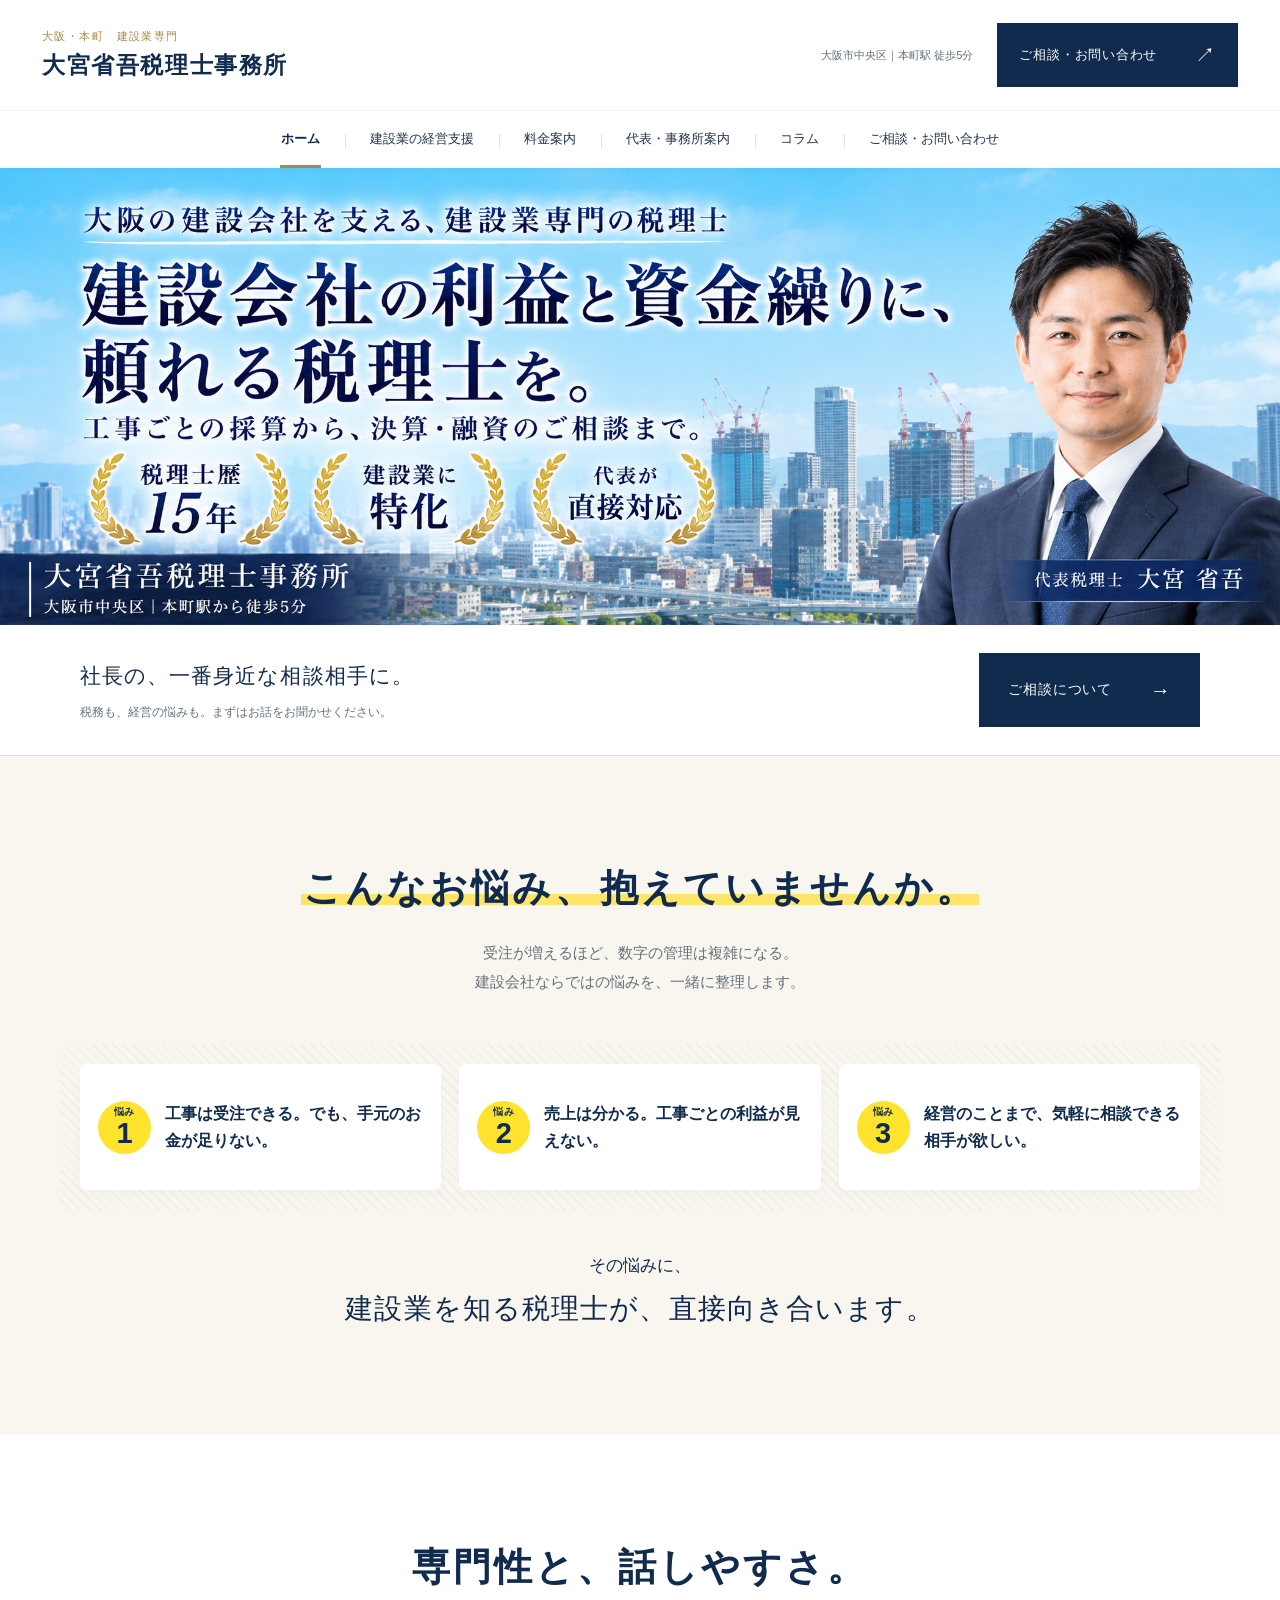
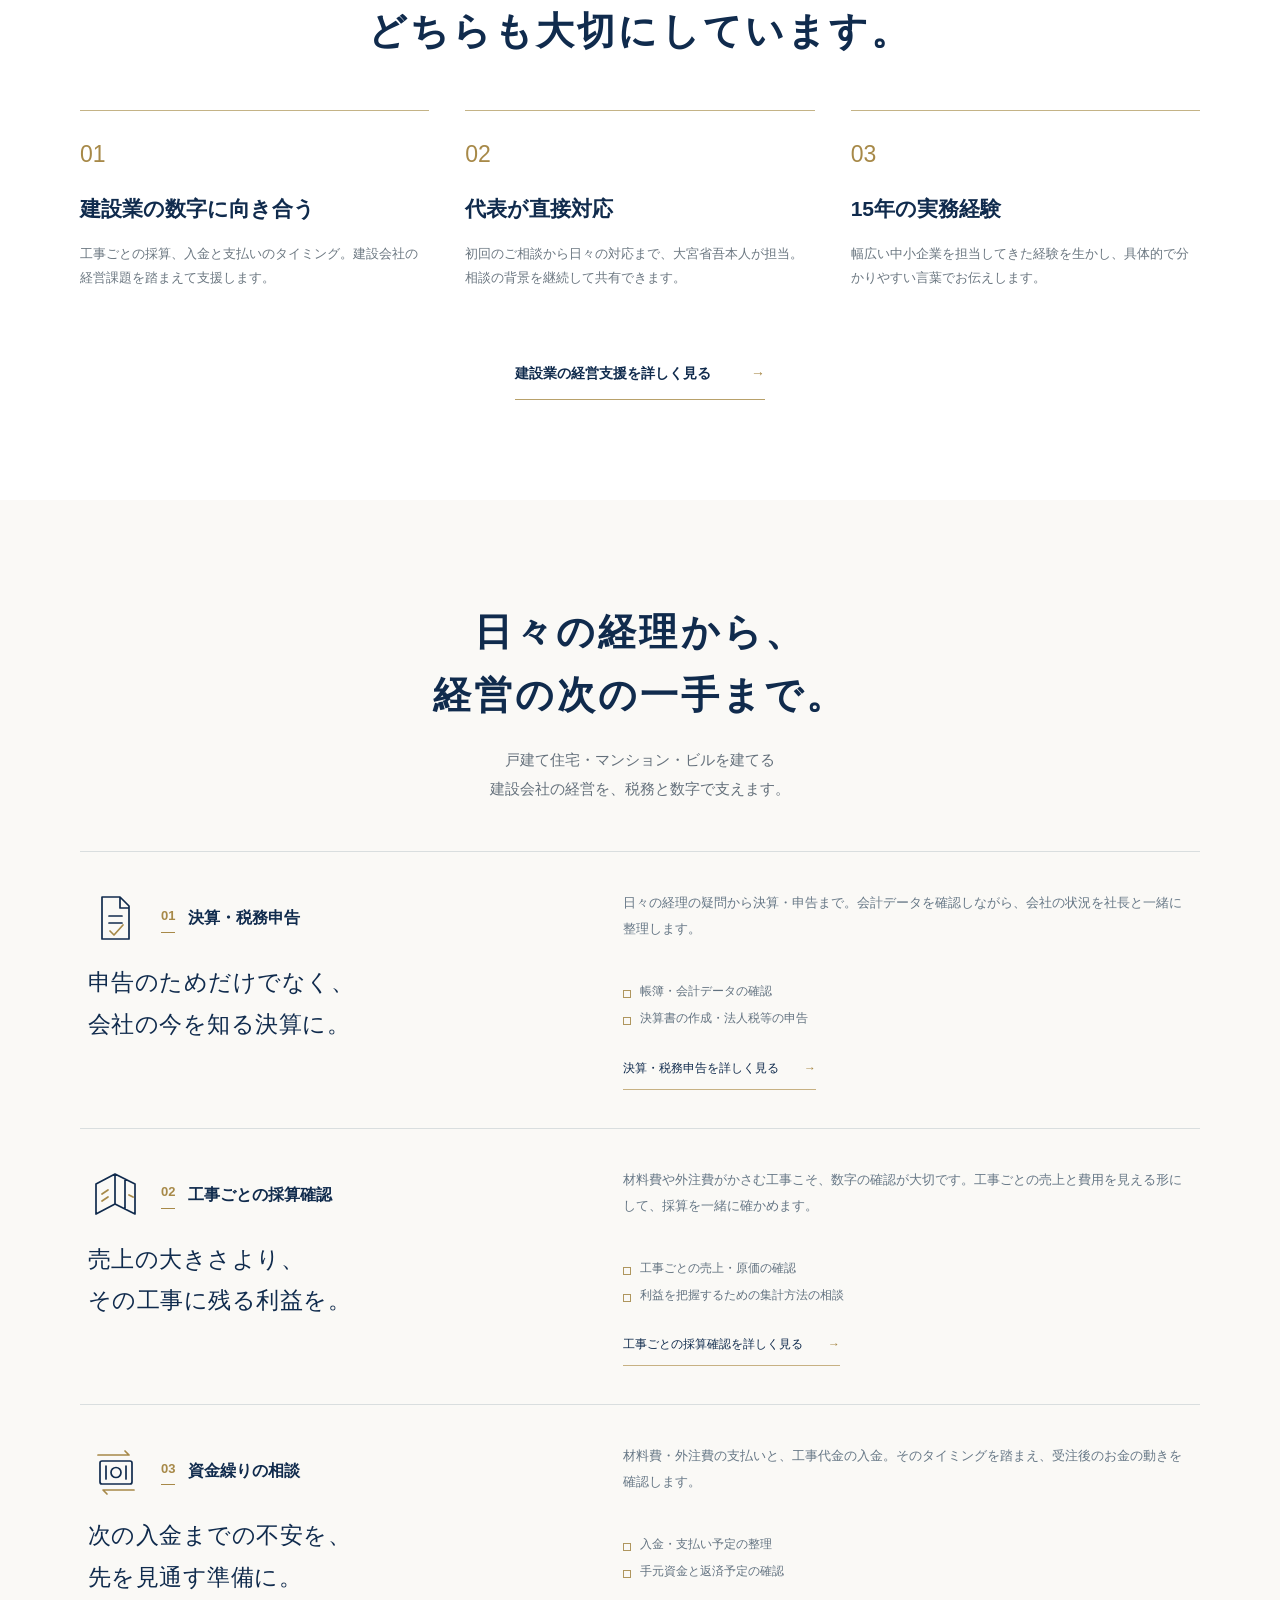
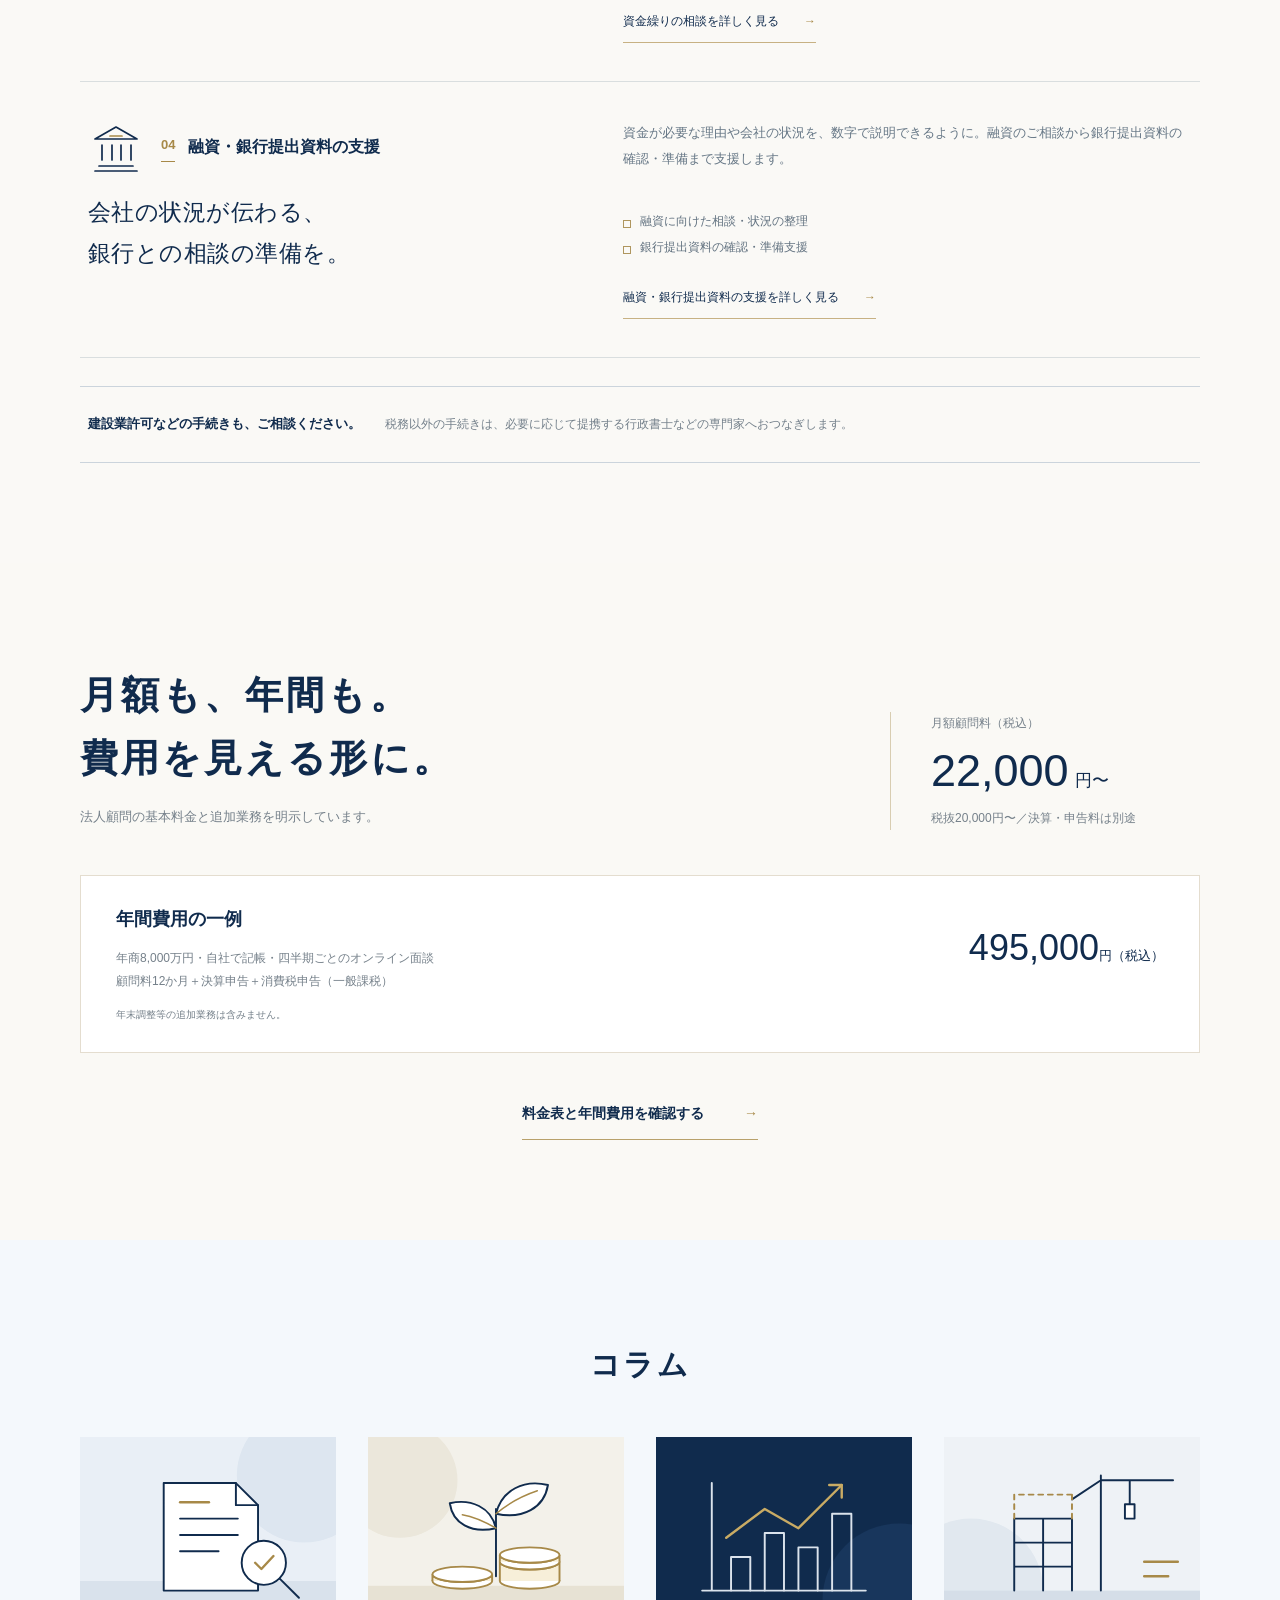
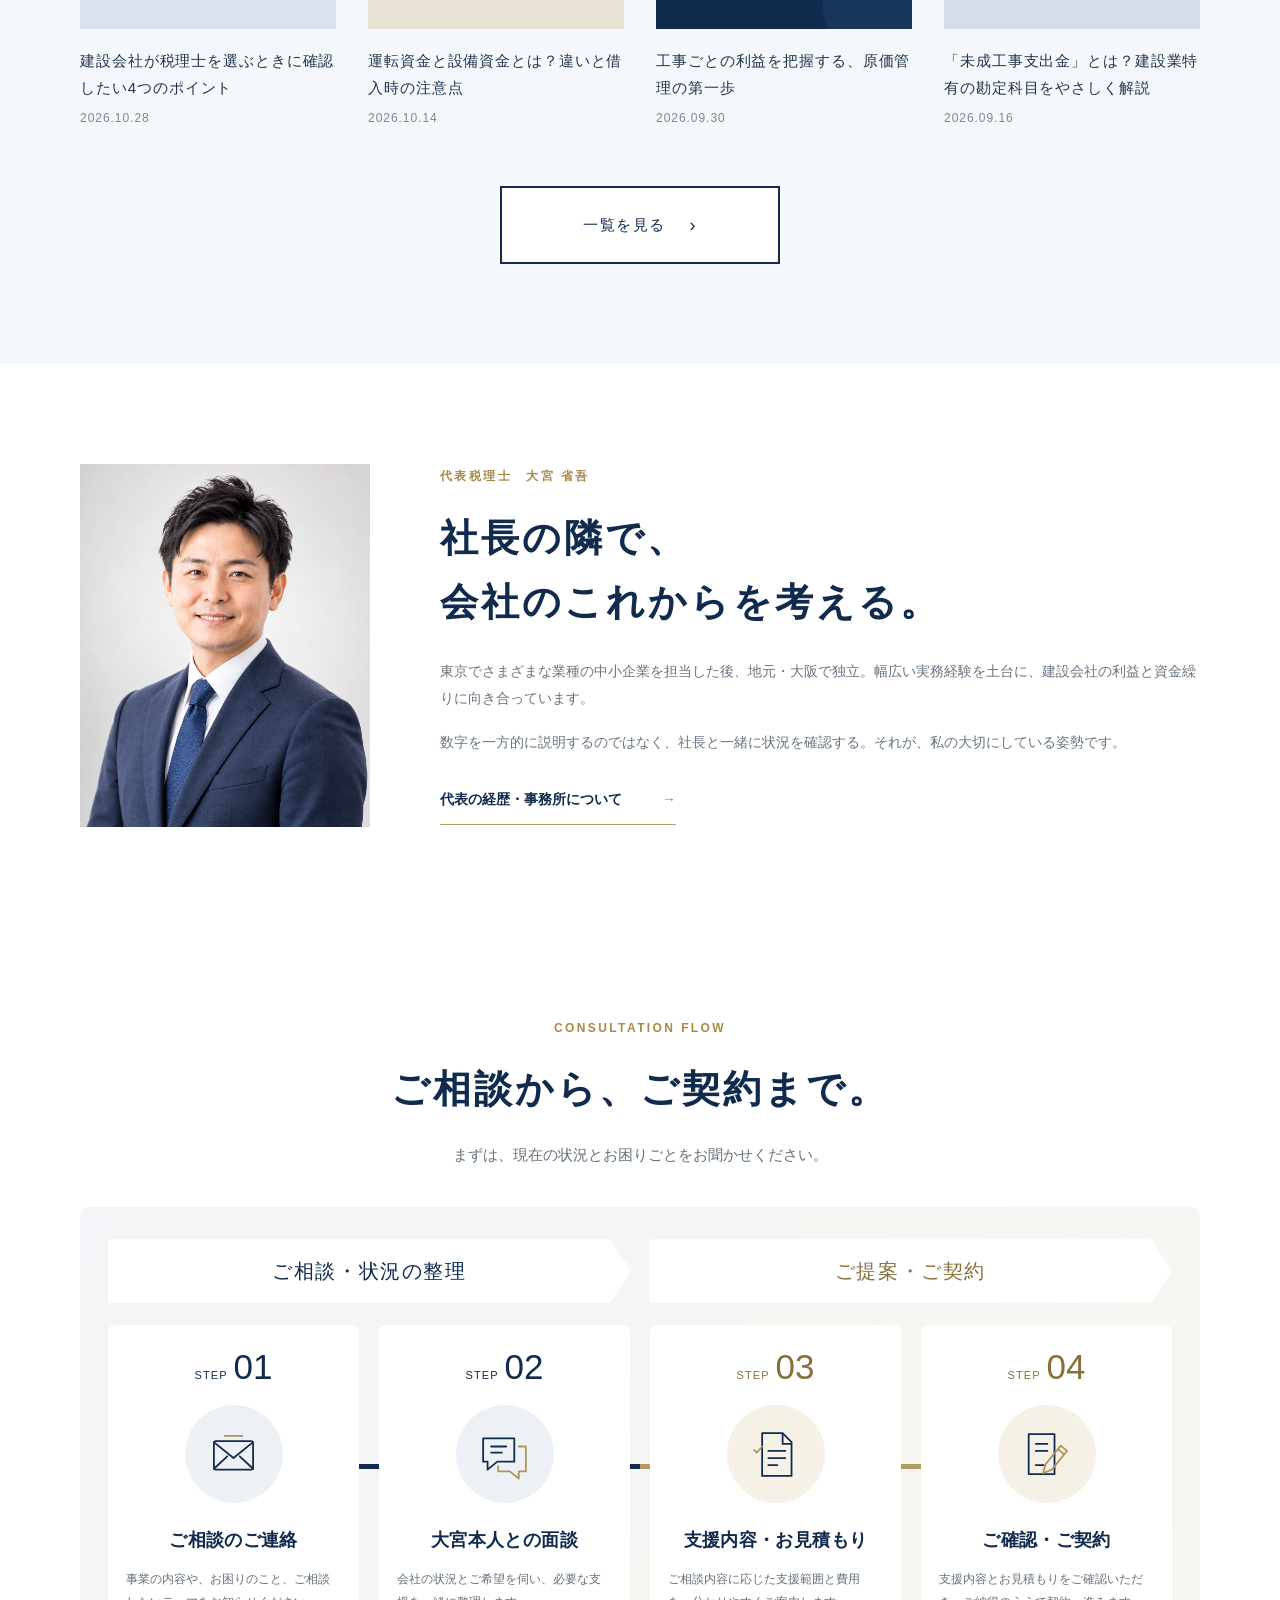
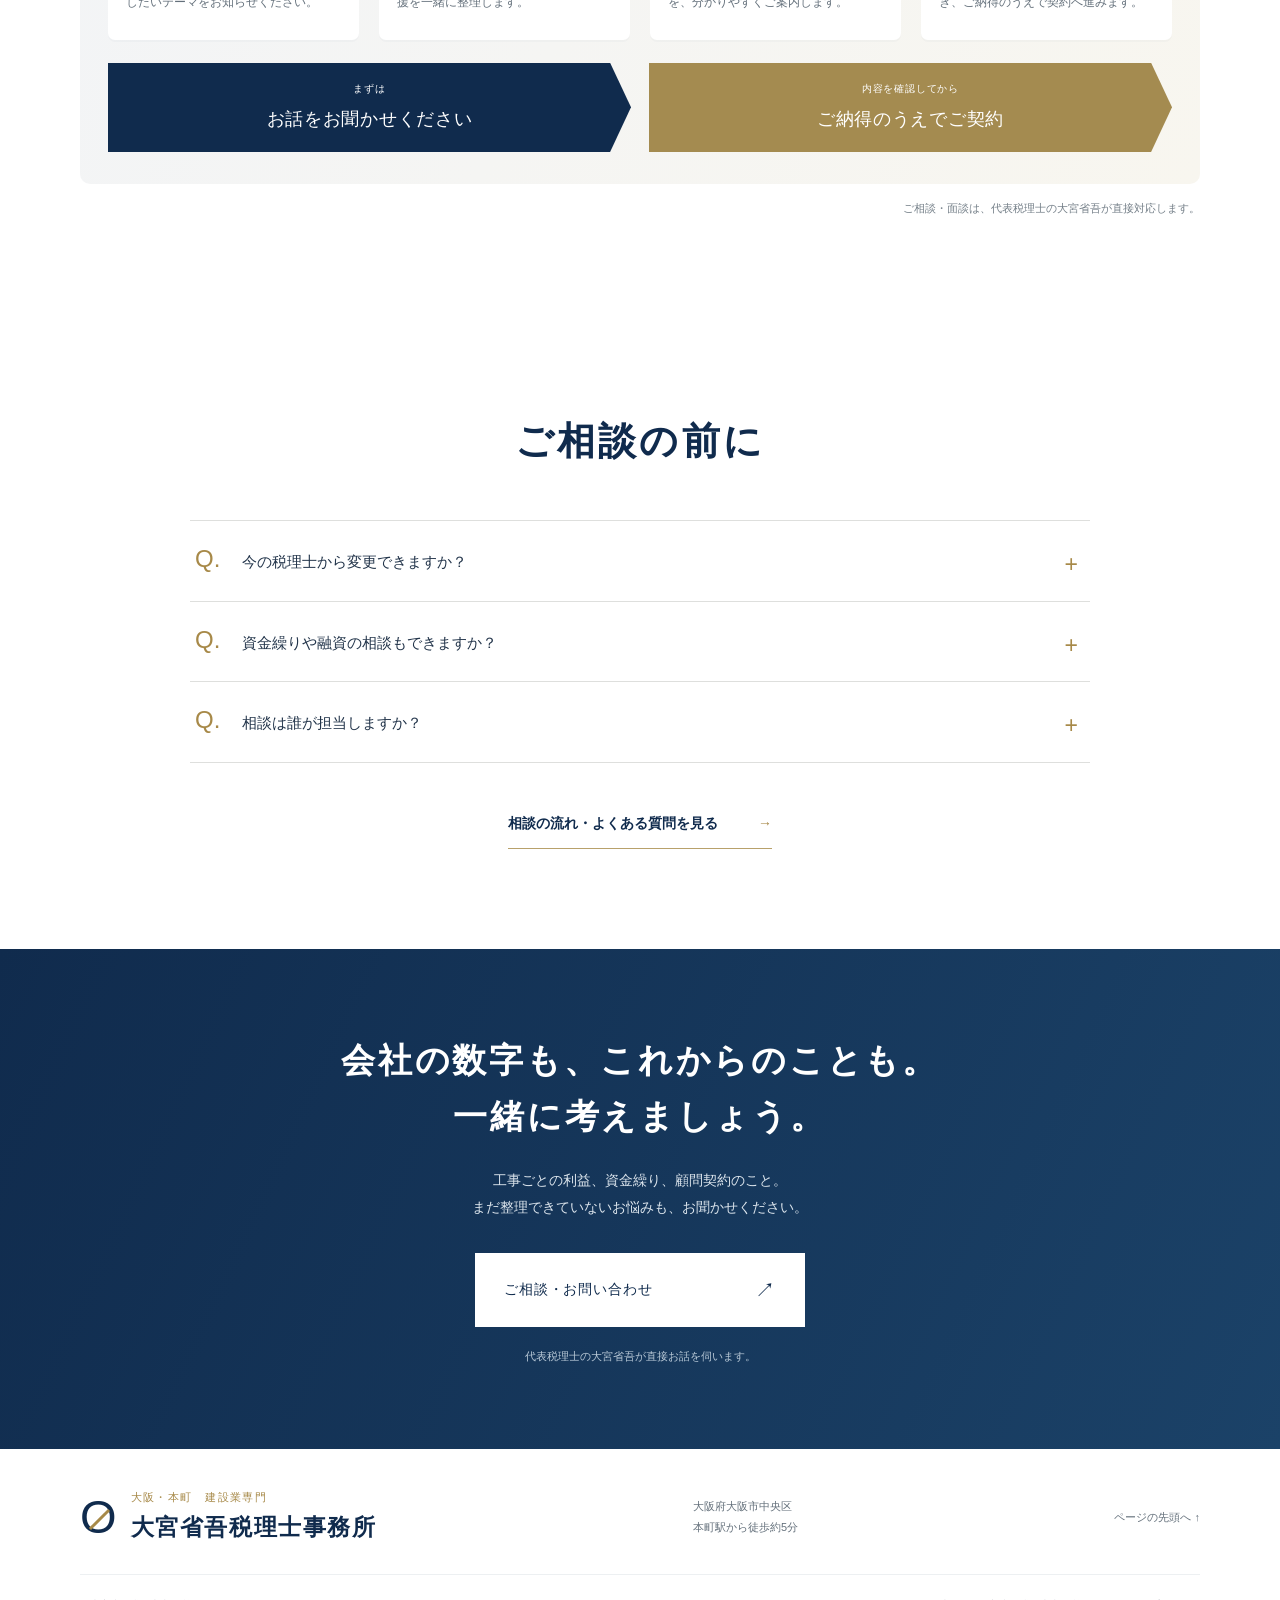
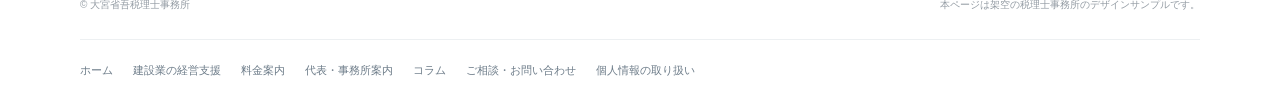
==== commit 6a5cc09e: "コラムを追加し、建設会社向けの情報発信を始める 税務・資金繰りの基礎知識を記事として提供し、相談前の不安を減らすため。 グローバルナビとトップページから記事へ導線を設けた。  Co-Authored-" ====
--- a/index.html
+++ b/index.html
@@ -1 +1 @@
-<!doctype html><html lang="ja"><head><meta charset="utf-8"><meta name="viewport" content="width=device-width,initial-scale=1"><title>大阪の建設会社の税務・経営支援｜大宮省吾税理士事務所</title><meta name="description" content="大阪市中央区・本町の建設業専門税理士。大宮省吾が工事の採算、資金繰り、決算・申告を直接支援します。"><meta name="theme-color" content="#102b4d"><link rel="stylesheet" href="assets/style.css"><link rel="stylesheet" href="assets/pages.css"></head><body id="top"><a class="skip" href="#main">本文へ</a><header><div class="header-inner"><a class="brand" href="./"><span><small>大阪・本町　建設業専門</small><strong>大宮省吾税理士事務所</strong></span></a><div class="header-right"><span class="location">大阪市中央区｜本町駅 徒歩5分</span><a class="button compact" href="contact/">ご相談・お問い合わせ <span>↗</span></a></div><button class="menu-button" aria-expanded="false" aria-controls="navigation">メニュー <span>☰</span></button></div><nav id="navigation" aria-label="メインナビゲーション"><a href="./" aria-current="page">ホーム</a><a href="services/">建設業の経営支援</a><a href="fees/">料金案内</a><a href="about/">代表・事務所案内</a><a href="contact/">ご相談・お問い合わせ</a></nav></header><main id="main"><section class="hero" aria-label="建設会社の利益と資金繰りに、頼れる税理士を。"><h1 class="sr-only">大阪の建設会社を支える、建設業専門の税理士。大宮省吾税理士事務所</h1><img class="desktop-kv" src="assets/key-visual.png" width="2048" height="731" alt="建設会社の利益と資金繰りに、頼れる税理士を。工事ごとの採算から、決算・融資のご相談まで。税理士歴15年、建設業に特化、代表が直接対応。大宮省吾税理士事務所。"><div class="mobile-hero"><p class="eyebrow">大阪の建設会社を支える税理士</p><h2>建設会社の<br>利益と資金繰りに、<br><em>頼れる税理士を。</em></h2><p>工事ごとの採算から、<br>決算・融資のご相談まで。</p><div class="mobile-proof">税理士歴15年 ／ 建設業専門 ／ 代表が直接対応</div></div></section><div class="hero-action"><div><span class="gold-label">社長の、一番身近な相談相手に。</span><p>税務も、経営の悩みも。まずはお話をお聞かせください。</p></div><a class="button" href="contact/">ご相談について <span>→</span></a></div><section class="section concerns" id="concerns"><div class="container"><div class="section-heading"><h2><span class="yellow-marker">こんなお悩み、</span><br class="mobile-only"><span class="yellow-marker">抱えていませんか。</span></h2><p>受注が増えるほど、数字の管理は複雑になる。<br>建設会社ならではの悩みを、一緒に整理します。</p></div><div class="concern-grid concern-points"><article><span class="concern-badge"><small>悩み</small><b>1</b></span><h3>工事は受注できる。<br>でも、手元のお金が足りない。</h3></article><article><span class="concern-badge"><small>悩み</small><b>2</b></span><h3>売上は分かる。<br>工事ごとの利益が見えない。</h3></article><article><span class="concern-badge"><small>悩み</small><b>3</b></span><h3>経営のことまで、<br>気軽に相談できる相手が欲しい。</h3></article></div><div class="concern-end"><span>その悩みに、</span><strong>建設業を知る税理士が、直接向き合います。</strong></div></div></section><section class="section home-strengths"><div class="container"><div class="section-heading"><h2>専門性と、話しやすさ。<br>どちらも大切にしています。</h2></div><div class="home-reasons"><article><span>01</span><h3>建設業の数字に向き合う</h3><p>工事ごとの採算、入金と支払いのタイミング。建設会社の経営課題を踏まえて支援します。</p></article><article><span>02</span><h3>代表が直接対応</h3><p>初回のご相談から日々の対応まで、大宮省吾本人が担当。相談の背景を継続して共有できます。</p></article><article><span>03</span><h3>15年の実務経験</h3><p>幅広い中小企業を担当してきた経験を生かし、具体的で分かりやすい言葉でお伝えします。</p></article></div><div class="center-link"><a class="text-link" href="services/">建設業の経営支援を詳しく見る <span>→</span></a></div></div></section><section class="section construction-services" id="services"><div class="container"><div class="section-heading"><h2>日々の経理から、<br>経営の次の一手まで。</h2><p>戸建て住宅・マンション・ビルを建てる<br>建設会社の経営を、税務と数字で支えます。</p></div><div class="construction-service-list"><article class="construction-service"><div class="construction-service-copy"><p class="service-kicker"><svg class="service-line-icon" viewBox="0 0 56 56" fill="none" stroke="currentColor" stroke-width="1.7" stroke-linecap="round" stroke-linejoin="round" aria-hidden="true"><path d="M14 7h18l9 9v33H14zM32 7v11h9M21 26h13M21 33h13"/><path class="icon-gold" d="m22 41 4 4 9-10"/></svg><span>01</span>決算・税務申告</p><h3>申告のためだけでなく、<br>会社の今を知る決算に。</h3><p class="service-description">日々の経理の疑問から決算・申告まで。会計データを確認しながら、会社の状況を社長と一緒に整理します。</p><ul><li>帳簿・会計データの確認</li><li>決算書の作成・法人税等の申告</li></ul><a class="service-readmore" href="services/#support-1">決算・税務申告を詳しく見る <span>→</span></a></div></article><article class="construction-service"><div class="construction-service-copy"><p class="service-kicker"><svg class="service-line-icon" viewBox="0 0 56 56" fill="none" stroke="currentColor" stroke-width="1.7" stroke-linecap="round" stroke-linejoin="round" aria-hidden="true"><path d="M8 17 27 7l20 10v30L27 37 8 47zM27 7v30M37 12v30"/><path class="icon-gold" d="m14 27 6-4M14 34l6-4M41 28l4 2"/></svg><span>02</span>工事ごとの採算確認</p><h3>売上の大きさより、<br>その工事に残る利益を。</h3><p class="service-description">材料費や外注費がかさむ工事こそ、数字の確認が大切です。工事ごとの売上と費用を見える形にして、採算を一緒に確かめます。</p><ul><li>工事ごとの売上・原価の確認</li><li>利益を把握するための集計方法の相談</li></ul><a class="service-readmore" href="services/#support-2">工事ごとの採算確認を詳しく見る <span>→</span></a></div></article><article class="construction-service"><div class="construction-service-copy"><p class="service-kicker"><svg class="service-line-icon" viewBox="0 0 56 56" fill="none" stroke="currentColor" stroke-width="1.7" stroke-linecap="round" stroke-linejoin="round" aria-hidden="true"><rect x="12" y="18" width="32" height="23" rx="2"/><path d="M18 23v13M38 23v13"/><circle cx="28" cy="29.5" r="5"/><path class="icon-gold" d="M10 12h31l-4-4M46 47H15l4 4"/></svg><span>03</span>資金繰りの相談</p><h3>次の入金までの不安を、<br>先を見通す準備に。</h3><p class="service-description">材料費・外注費の支払いと、工事代金の入金。そのタイミングを踏まえ、受注後のお金の動きを確認します。</p><ul><li>入金・支払い予定の整理</li><li>手元資金と返済予定の確認</li></ul><a class="service-readmore" href="services/#support-3">資金繰りの相談を詳しく見る <span>→</span></a></div></article><article class="construction-service"><div class="construction-service-copy"><p class="service-kicker"><svg class="service-line-icon" viewBox="0 0 56 56" fill="none" stroke="currentColor" stroke-width="1.7" stroke-linecap="round" stroke-linejoin="round" aria-hidden="true"><path d="m7 19 21-12 21 12zM11 46h34M7 51h42M14 25v15M24 25v15M33 25v15M43 25v15"/><path class="icon-gold" d="M22 16h12"/></svg><span>04</span>融資・銀行提出資料の支援</p><h3>会社の状況が伝わる、<br>銀行との相談の準備を。</h3><p class="service-description">資金が必要な理由や会社の状況を、数字で説明できるように。融資のご相談から銀行提出資料の確認・準備まで支援します。</p><ul><li>融資に向けた相談・状況の整理</li><li>銀行提出資料の確認・準備支援</li></ul><a class="service-readmore" href="services/#support-4">融資・銀行提出資料の支援を詳しく見る <span>→</span></a></div></article></div><div class="construction-partnership"><strong>建設業許可などの手続きも、ご相談ください。</strong><p>税務以外の手続きは、必要に応じて提携する行政書士などの専門家へおつなぎします。</p></div></div></section><section class="section pricing home-fees"><div class="container"><div class="heading-split"><div><h2>月額も、年間も。<br>費用を見える形に。</h2><p>法人顧問の基本料金と追加業務を明示しています。</p></div><div class="home-price"><span>月額顧問料（税込）</span><strong>22,000<small>円〜</small></strong><span>税抜20,000円〜／決算・申告料は別途</span></div></div><div class="home-annual"><h3>年間費用の一例</h3><p>年商8,000万円・自社で記帳・四半期ごとのオンライン面談<br>顧問料12か月＋決算申告＋消費税申告（一般課税）</p><strong>495,000<small>円（税込）</small></strong><p class="fine">年末調整等の追加業務は含みません。</p></div><div class="center-link"><a class="text-link" href="fees/">料金表と年間費用を確認する <span>→</span></a></div></div></section><section class="section"><div class="container home-about"><div class="home-portrait"><img src="assets/representative-portrait.png" alt="代表税理士・大宮省吾の人物イメージ" loading="lazy"></div><div><p class="eyebrow">代表税理士　大宮 省吾</p><h2>社長の隣で、<br>会社のこれからを考える。</h2><p>東京でさまざまな業種の中小企業を担当した後、地元・大阪で独立。幅広い実務経験を土台に、建設会社の利益と資金繰りに向き合っています。</p><p>数字を一方的に説明するのではなく、社長と一緒に状況を確認する。それが、私の大切にしている姿勢です。</p><a class="text-link" href="about/">代表の経歴・事務所について <span>→</span></a></div></div></section><section class="section flow process" id="flow"><div class="container"><div class="section-heading"><p class="eyebrow">CONSULTATION FLOW</p><h2>ご相談から、ご契約まで。</h2><p>まずは、現在の状況とお困りごとをお聞かせください。</p></div><div class="process-board"><div class="process-phases" aria-hidden="true"><div>ご相談・状況の整理</div><div>ご提案・ご契約</div></div><ol class="process-cards" aria-label="ご相談からご契約までの4ステップ"><li><div class="process-number"><span>STEP</span><b>01</b></div><div class="process-icon"><svg viewBox="0 0 64 64" fill="none" stroke="currentColor" stroke-width="2" stroke-linecap="round" stroke-linejoin="round" aria-hidden="true"><rect x="10" y="17" width="44" height="32" rx="2"/><path d="m11 19 21 17 21-17M10 48l15-14M54 48 39 34"/><path class="accent" d="M22 11h20"/></svg></div><h3>ご相談のご連絡</h3><p>事業の内容や、お困りのこと、ご相談したいテーマをお知らせください。</p></li><li><div class="process-number"><span>STEP</span><b>02</b></div><div class="process-icon"><svg viewBox="0 0 64 64" fill="none" stroke="currentColor" stroke-width="2" stroke-linecap="round" stroke-linejoin="round" aria-hidden="true"><path d="M8 14h35v26H24L13 49v-9H8z"/><path class="accent" d="M48 23h8v28h-8v8l-10-8H25v-6"/><path d="M17 23h17M17 30h12"/></svg></div><h3>大宮本人との面談</h3><p>会社の状況とご希望を伺い、必要な支援を一緒に整理します。</p></li><li><div class="process-number"><span>STEP</span><b>03</b></div><div class="process-icon"><svg viewBox="0 0 64 64" fill="none" stroke="currentColor" stroke-width="2" stroke-linecap="round" stroke-linejoin="round" aria-hidden="true"><path d="M17 8h23l10 10v38H17zM40 8v12h10M24 28h19M24 36h19M24 44h10"/><path class="accent" d="m8 27 3 3 6-7"/></svg></div><h3>支援内容・お見積もり</h3><p>ご相談内容に応じた支援範囲と費用を、分かりやすくご案内します。</p></li><li><div class="process-number"><span>STEP</span><b>04</b></div><div class="process-icon"><svg viewBox="0 0 64 64" fill="none" stroke="currentColor" stroke-width="2" stroke-linecap="round" stroke-linejoin="round" aria-hidden="true"><path d="M12 9h29v45H12zM20 20h13M20 28h13M20 44h9"/><path class="accent" d="m31 43 17-21 7 6-17 21-10 4zM45 26l7 6"/></svg></div><h3>ご確認・ご契約</h3><p>支援内容とお見積もりをご確認いただき、ご納得のうえで契約へ進みます。</p></li></ol><div class="process-bands" aria-hidden="true"><div><span>まずは</span>お話をお聞かせください</div><div><span>内容を確認してから</span>ご納得のうえでご契約</div></div></div><p class="process-note">ご相談・面談は、代表税理士の大宮省吾が直接対応します。</p></div></section><section class="section faq"><div class="container narrow"><div class="section-heading"><h2>ご相談の前に</h2></div><details><summary><span>Q.</span>今の税理士から変更できますか？</summary><p>現在のご契約状況や変更を考えている理由を伺い、引き継ぎの進め方をご相談します。</p></details><details><summary><span>Q.</span>資金繰りや融資の相談もできますか？</summary><p>はい。税務申告に加え、入出金のタイミングを踏まえた資金繰りの相談や銀行提出資料の確認・準備も支援します。</p></details><details><summary><span>Q.</span>相談は誰が担当しますか？</summary><p>代表税理士の大宮省吾が、直接お話を伺います。</p></details><div class="center-link"><a class="text-link" href="contact/#faq">相談の流れ・よくある質問を見る <span>→</span></a></div></div></section><section class="contact"><div class="container"><h2>会社の数字も、これからのことも。<br>一緒に考えましょう。</h2><p>工事ごとの利益、資金繰り、顧問契約のこと。<br>まだ整理できていないお悩みも、お聞かせください。</p><a class="button light" href="contact/">ご相談・お問い合わせ <span>↗</span></a><p class="contact-caption">代表税理士の大宮省吾が直接お話を伺います。</p></div></section></main><footer><div class="container footer-top"><a class="brand" href="./"><span class="brand-symbol" aria-hidden="true">O<span></span></span><span><small>大阪・本町　建設業専門</small><strong>大宮省吾税理士事務所</strong></span></a><p>大阪府大阪市中央区<br>本町駅から徒歩約5分</p><a href="#top">ページの先頭へ ↑</a></div><div class="container footer-bottom"><small>© 大宮省吾税理士事務所</small><small>本ページは架空の税理士事務所のデザインサンプルです。</small></div><div class="container footer-links"><a href="./">ホーム</a><a href="services/">建設業の経営支援</a><a href="fees/">料金案内</a><a href="about/">代表・事務所案内</a><a href="contact/">ご相談・お問い合わせ</a><a href="contact/#privacy">個人情報の取り扱い</a></div></footer><script src="assets/main.js"></script></body></html>+<!doctype html><html lang="ja"><head><meta charset="utf-8"><meta name="viewport" content="width=device-width,initial-scale=1"><title>大阪の建設会社の税務・経営支援｜大宮省吾税理士事務所</title><meta name="description" content="大阪市中央区・本町の建設業専門税理士。大宮省吾が工事の採算、資金繰り、決算・申告を直接支援します。"><meta name="theme-color" content="#102b4d"><link rel="stylesheet" href="assets/style.css"><link rel="stylesheet" href="assets/pages.css"></head><body id="top"><a class="skip" href="#main">本文へ</a><header><div class="header-inner"><a class="brand" href="./"><span><small>大阪・本町　建設業専門</small><strong>大宮省吾税理士事務所</strong></span></a><div class="header-right"><span class="location">大阪市中央区｜本町駅 徒歩5分</span><a class="button compact" href="contact/">ご相談・お問い合わせ <span>↗</span></a></div><button class="menu-button" aria-expanded="false" aria-controls="navigation">メニュー <span>☰</span></button></div><nav id="navigation" aria-label="メインナビゲーション"><a href="./" aria-current="page">ホーム</a><a href="services/">建設業の経営支援</a><a href="fees/">料金案内</a><a href="about/">代表・事務所案内</a><a href="column/">コラム</a><a href="contact/">ご相談・お問い合わせ</a></nav></header><main id="main"><section class="hero" aria-label="建設会社の利益と資金繰りに、頼れる税理士を。"><h1 class="sr-only">大阪の建設会社を支える、建設業専門の税理士。大宮省吾税理士事務所</h1><img class="desktop-kv" src="assets/key-visual.png" width="2048" height="731" alt="建設会社の利益と資金繰りに、頼れる税理士を。工事ごとの採算から、決算・融資のご相談まで。税理士歴15年、建設業に特化、代表が直接対応。大宮省吾税理士事務所。"><div class="mobile-hero"><p class="eyebrow">大阪の建設会社を支える税理士</p><h2>建設会社の<br>利益と資金繰りに、<br><em>頼れる税理士を。</em></h2><p>工事ごとの採算から、<br>決算・融資のご相談まで。</p><div class="mobile-proof">税理士歴15年 ／ 建設業専門 ／ 代表が直接対応</div></div></section><div class="hero-action"><div><span class="gold-label">社長の、一番身近な相談相手に。</span><p>税務も、経営の悩みも。まずはお話をお聞かせください。</p></div><a class="button" href="contact/">ご相談について <span>→</span></a></div><section class="section concerns" id="concerns"><div class="container"><div class="section-heading"><h2><span class="yellow-marker">こんなお悩み、</span><br class="mobile-only"><span class="yellow-marker">抱えていませんか。</span></h2><p>受注が増えるほど、数字の管理は複雑になる。<br>建設会社ならではの悩みを、一緒に整理します。</p></div><div class="concern-grid concern-points"><article><span class="concern-badge"><small>悩み</small><b>1</b></span><h3>工事は受注できる。<br>でも、手元のお金が足りない。</h3></article><article><span class="concern-badge"><small>悩み</small><b>2</b></span><h3>売上は分かる。<br>工事ごとの利益が見えない。</h3></article><article><span class="concern-badge"><small>悩み</small><b>3</b></span><h3>経営のことまで、<br>気軽に相談できる相手が欲しい。</h3></article></div><div class="concern-end"><span>その悩みに、</span><strong>建設業を知る税理士が、直接向き合います。</strong></div></div></section><section class="section home-strengths"><div class="container"><div class="section-heading"><h2>専門性と、話しやすさ。<br>どちらも大切にしています。</h2></div><div class="home-reasons"><article><span>01</span><h3>建設業の数字に向き合う</h3><p>工事ごとの採算、入金と支払いのタイミング。建設会社の経営課題を踏まえて支援します。</p></article><article><span>02</span><h3>代表が直接対応</h3><p>初回のご相談から日々の対応まで、大宮省吾本人が担当。相談の背景を継続して共有できます。</p></article><article><span>03</span><h3>15年の実務経験</h3><p>幅広い中小企業を担当してきた経験を生かし、具体的で分かりやすい言葉でお伝えします。</p></article></div><div class="center-link"><a class="text-link" href="services/">建設業の経営支援を詳しく見る <span>→</span></a></div></div></section><section class="section construction-services" id="services"><div class="container"><div class="section-heading"><h2>日々の経理から、<br>経営の次の一手まで。</h2><p>戸建て住宅・マンション・ビルを建てる<br>建設会社の経営を、税務と数字で支えます。</p></div><div class="construction-service-list"><article class="construction-service"><div class="construction-service-copy"><p class="service-kicker"><svg class="service-line-icon" viewBox="0 0 56 56" fill="none" stroke="currentColor" stroke-width="1.7" stroke-linecap="round" stroke-linejoin="round" aria-hidden="true"><path d="M14 7h18l9 9v33H14zM32 7v11h9M21 26h13M21 33h13"/><path class="icon-gold" d="m22 41 4 4 9-10"/></svg><span>01</span>決算・税務申告</p><h3>申告のためだけでなく、<br>会社の今を知る決算に。</h3><p class="service-description">日々の経理の疑問から決算・申告まで。会計データを確認しながら、会社の状況を社長と一緒に整理します。</p><ul><li>帳簿・会計データの確認</li><li>決算書の作成・法人税等の申告</li></ul><a class="service-readmore" href="services/#support-1">決算・税務申告を詳しく見る <span>→</span></a></div></article><article class="construction-service"><div class="construction-service-copy"><p class="service-kicker"><svg class="service-line-icon" viewBox="0 0 56 56" fill="none" stroke="currentColor" stroke-width="1.7" stroke-linecap="round" stroke-linejoin="round" aria-hidden="true"><path d="M8 17 27 7l20 10v30L27 37 8 47zM27 7v30M37 12v30"/><path class="icon-gold" d="m14 27 6-4M14 34l6-4M41 28l4 2"/></svg><span>02</span>工事ごとの採算確認</p><h3>売上の大きさより、<br>その工事に残る利益を。</h3><p class="service-description">材料費や外注費がかさむ工事こそ、数字の確認が大切です。工事ごとの売上と費用を見える形にして、採算を一緒に確かめます。</p><ul><li>工事ごとの売上・原価の確認</li><li>利益を把握するための集計方法の相談</li></ul><a class="service-readmore" href="services/#support-2">工事ごとの採算確認を詳しく見る <span>→</span></a></div></article><article class="construction-service"><div class="construction-service-copy"><p class="service-kicker"><svg class="service-line-icon" viewBox="0 0 56 56" fill="none" stroke="currentColor" stroke-width="1.7" stroke-linecap="round" stroke-linejoin="round" aria-hidden="true"><rect x="12" y="18" width="32" height="23" rx="2"/><path d="M18 23v13M38 23v13"/><circle cx="28" cy="29.5" r="5"/><path class="icon-gold" d="M10 12h31l-4-4M46 47H15l4 4"/></svg><span>03</span>資金繰りの相談</p><h3>次の入金までの不安を、<br>先を見通す準備に。</h3><p class="service-description">材料費・外注費の支払いと、工事代金の入金。そのタイミングを踏まえ、受注後のお金の動きを確認します。</p><ul><li>入金・支払い予定の整理</li><li>手元資金と返済予定の確認</li></ul><a class="service-readmore" href="services/#support-3">資金繰りの相談を詳しく見る <span>→</span></a></div></article><article class="construction-service"><div class="construction-service-copy"><p class="service-kicker"><svg class="service-line-icon" viewBox="0 0 56 56" fill="none" stroke="currentColor" stroke-width="1.7" stroke-linecap="round" stroke-linejoin="round" aria-hidden="true"><path d="m7 19 21-12 21 12zM11 46h34M7 51h42M14 25v15M24 25v15M33 25v15M43 25v15"/><path class="icon-gold" d="M22 16h12"/></svg><span>04</span>融資・銀行提出資料の支援</p><h3>会社の状況が伝わる、<br>銀行との相談の準備を。</h3><p class="service-description">資金が必要な理由や会社の状況を、数字で説明できるように。融資のご相談から銀行提出資料の確認・準備まで支援します。</p><ul><li>融資に向けた相談・状況の整理</li><li>銀行提出資料の確認・準備支援</li></ul><a class="service-readmore" href="services/#support-4">融資・銀行提出資料の支援を詳しく見る <span>→</span></a></div></article></div><div class="construction-partnership"><strong>建設業許可などの手続きも、ご相談ください。</strong><p>税務以外の手続きは、必要に応じて提携する行政書士などの専門家へおつなぎします。</p></div></div></section><section class="section pricing home-fees"><div class="container"><div class="heading-split"><div><h2>月額も、年間も。<br>費用を見える形に。</h2><p>法人顧問の基本料金と追加業務を明示しています。</p></div><div class="home-price"><span>月額顧問料（税込）</span><strong>22,000<small>円〜</small></strong><span>税抜20,000円〜／決算・申告料は別途</span></div></div><div class="home-annual"><h3>年間費用の一例</h3><p>年商8,000万円・自社で記帳・四半期ごとのオンライン面談<br>顧問料12か月＋決算申告＋消費税申告（一般課税）</p><strong>495,000<small>円（税込）</small></strong><p class="fine">年末調整等の追加業務は含みません。</p></div><div class="center-link"><a class="text-link" href="fees/">料金表と年間費用を確認する <span>→</span></a></div></div></section><section class="section home-column" id="column"><div class="container"><div class="section-heading"><h2>コラム</h2></div><ul class="column-grid"><li class="column-card"><a href="column/tax-accountant-selection/"><img src="assets/column/tax-accountant.svg" alt="" width="640" height="400" loading="lazy"><h3>建設会社が税理士を選ぶときに確認したい4つのポイント</h3><time datetime="2026-10-28">2026.10.28</time></a></li><li class="column-card"><a href="column/working-and-equipment-funds/"><img src="assets/column/working-capital.svg" alt="" width="640" height="400" loading="lazy"><h3>運転資金と設備資金とは？違いと借入時の注意点</h3><time datetime="2026-10-14">2026.10.14</time></a></li><li class="column-card"><a href="column/project-cost-management/"><img src="assets/column/cost-control.svg" alt="" width="640" height="400" loading="lazy"><h3>工事ごとの利益を把握する、原価管理の第一歩</h3><time datetime="2026-09-30">2026.09.30</time></a></li><li class="column-card"><a href="column/work-in-progress/"><img src="assets/column/work-in-progress.svg" alt="" width="640" height="400" loading="lazy"><h3>「未成工事支出金」とは？建設業特有の勘定科目をやさしく解説</h3><time datetime="2026-09-16">2026.09.16</time></a></li></ul><div class="center-link"><a class="outline-button" href="column/">一覧を見る <span>›</span></a></div></div></section><section class="section"><div class="container home-about"><div class="home-portrait"><img src="assets/representative-portrait.png" alt="代表税理士・大宮省吾の人物イメージ" loading="lazy"></div><div><p class="eyebrow">代表税理士　大宮 省吾</p><h2>社長の隣で、<br>会社のこれからを考える。</h2><p>東京でさまざまな業種の中小企業を担当した後、地元・大阪で独立。幅広い実務経験を土台に、建設会社の利益と資金繰りに向き合っています。</p><p>数字を一方的に説明するのではなく、社長と一緒に状況を確認する。それが、私の大切にしている姿勢です。</p><a class="text-link" href="about/">代表の経歴・事務所について <span>→</span></a></div></div></section><section class="section flow process" id="flow"><div class="container"><div class="section-heading"><p class="eyebrow">CONSULTATION FLOW</p><h2>ご相談から、ご契約まで。</h2><p>まずは、現在の状況とお困りごとをお聞かせください。</p></div><div class="process-board"><div class="process-phases" aria-hidden="true"><div>ご相談・状況の整理</div><div>ご提案・ご契約</div></div><ol class="process-cards" aria-label="ご相談からご契約までの4ステップ"><li><div class="process-number"><span>STEP</span><b>01</b></div><div class="process-icon"><svg viewBox="0 0 64 64" fill="none" stroke="currentColor" stroke-width="2" stroke-linecap="round" stroke-linejoin="round" aria-hidden="true"><rect x="10" y="17" width="44" height="32" rx="2"/><path d="m11 19 21 17 21-17M10 48l15-14M54 48 39 34"/><path class="accent" d="M22 11h20"/></svg></div><h3>ご相談のご連絡</h3><p>事業の内容や、お困りのこと、ご相談したいテーマをお知らせください。</p></li><li><div class="process-number"><span>STEP</span><b>02</b></div><div class="process-icon"><svg viewBox="0 0 64 64" fill="none" stroke="currentColor" stroke-width="2" stroke-linecap="round" stroke-linejoin="round" aria-hidden="true"><path d="M8 14h35v26H24L13 49v-9H8z"/><path class="accent" d="M48 23h8v28h-8v8l-10-8H25v-6"/><path d="M17 23h17M17 30h12"/></svg></div><h3>大宮本人との面談</h3><p>会社の状況とご希望を伺い、必要な支援を一緒に整理します。</p></li><li><div class="process-number"><span>STEP</span><b>03</b></div><div class="process-icon"><svg viewBox="0 0 64 64" fill="none" stroke="currentColor" stroke-width="2" stroke-linecap="round" stroke-linejoin="round" aria-hidden="true"><path d="M17 8h23l10 10v38H17zM40 8v12h10M24 28h19M24 36h19M24 44h10"/><path class="accent" d="m8 27 3 3 6-7"/></svg></div><h3>支援内容・お見積もり</h3><p>ご相談内容に応じた支援範囲と費用を、分かりやすくご案内します。</p></li><li><div class="process-number"><span>STEP</span><b>04</b></div><div class="process-icon"><svg viewBox="0 0 64 64" fill="none" stroke="currentColor" stroke-width="2" stroke-linecap="round" stroke-linejoin="round" aria-hidden="true"><path d="M12 9h29v45H12zM20 20h13M20 28h13M20 44h9"/><path class="accent" d="m31 43 17-21 7 6-17 21-10 4zM45 26l7 6"/></svg></div><h3>ご確認・ご契約</h3><p>支援内容とお見積もりをご確認いただき、ご納得のうえで契約へ進みます。</p></li></ol><div class="process-bands" aria-hidden="true"><div><span>まずは</span>お話をお聞かせください</div><div><span>内容を確認してから</span>ご納得のうえでご契約</div></div></div><p class="process-note">ご相談・面談は、代表税理士の大宮省吾が直接対応します。</p></div></section><section class="section faq"><div class="container narrow"><div class="section-heading"><h2>ご相談の前に</h2></div><details><summary><span>Q.</span>今の税理士から変更できますか？</summary><p>現在のご契約状況や変更を考えている理由を伺い、引き継ぎの進め方をご相談します。</p></details><details><summary><span>Q.</span>資金繰りや融資の相談もできますか？</summary><p>はい。税務申告に加え、入出金のタイミングを踏まえた資金繰りの相談や銀行提出資料の確認・準備も支援します。</p></details><details><summary><span>Q.</span>相談は誰が担当しますか？</summary><p>代表税理士の大宮省吾が、直接お話を伺います。</p></details><div class="center-link"><a class="text-link" href="contact/#faq">相談の流れ・よくある質問を見る <span>→</span></a></div></div></section><section class="contact"><div class="container"><h2>会社の数字も、これからのことも。<br>一緒に考えましょう。</h2><p>工事ごとの利益、資金繰り、顧問契約のこと。<br>まだ整理できていないお悩みも、お聞かせください。</p><a class="button light" href="contact/">ご相談・お問い合わせ <span>↗</span></a><p class="contact-caption">代表税理士の大宮省吾が直接お話を伺います。</p></div></section></main><footer><div class="container footer-top"><a class="brand" href="./"><span class="brand-symbol" aria-hidden="true">O<span></span></span><span><small>大阪・本町　建設業専門</small><strong>大宮省吾税理士事務所</strong></span></a><p>大阪府大阪市中央区<br>本町駅から徒歩約5分</p><a href="#top">ページの先頭へ ↑</a></div><div class="container footer-bottom"><small>© 大宮省吾税理士事務所</small><small>本ページは架空の税理士事務所のデザインサンプルです。</small></div><div class="container footer-links"><a href="./">ホーム</a><a href="services/">建設業の経営支援</a><a href="fees/">料金案内</a><a href="about/">代表・事務所案内</a><a href="column/">コラム</a><a href="contact/">ご相談・お問い合わせ</a><a href="contact/#privacy">個人情報の取り扱い</a></div></footer><script src="assets/main.js"></script></body></html>
--- a/assets/pages.css
+++ b/assets/pages.css
@@ -17,3 +17,14 @@
 /* Small bespoke line icons for the service headings. */
 .construction-service .service-kicker{min-height:56px;gap:13px}.service-line-icon{width:56px;height:56px;flex:0 0 56px;color:var(--navy);margin-right:4px}.service-line-icon .icon-gold{stroke:var(--gold)}
 @media(max-width:760px){.construction-service .service-kicker{min-height:48px;gap:11px}.service-line-icon{width:48px;height:48px;flex-basis:48px;margin-right:2px}}
+.home-column{background:#f4f8fc}.home-column .section-heading h2{font-size:clamp(24px,2.4vw,30px)}
+.column-grid{display:grid;grid-template-columns:repeat(4,1fr);gap:32px;list-style:none;margin:0;padding:0}.column-card a{display:block}.column-card img{width:100%;height:auto;aspect-ratio:4/3;object-fit:cover;transition:opacity .2s}.column-card a:hover img{opacity:.85}.column-card a:hover h3{color:var(--gold)}.column-card h3{font-family:var(--sans);font-size:15px;font-weight:500;line-height:1.8;letter-spacing:.06em;color:var(--ink);margin-top:18px;transition:color .2s}.column-card time{display:block;font-family:Georgia,serif;font-size:12px;letter-spacing:.08em;color:#7c8792;margin-top:6px}
+.outline-button{display:inline-flex;align-items:center;justify-content:center;gap:24px;min-width:280px;padding:20px 32px;border:2px solid var(--navy);color:var(--navy);font-size:15px;letter-spacing:.1em;background:#fff;transition:.2s}.outline-button span{font-size:18px;transition:transform .2s}.outline-button:hover{background:var(--navy);color:#fff}.outline-button:hover span{transform:translateX(3px)}.home-column .center-link{margin-top:56px}
+.column-list .column-grid{grid-template-columns:repeat(3,1fr);gap:48px 36px}.column-card .column-category{display:inline-block;font-size:11px;letter-spacing:.08em;color:var(--gold);border:1px solid #d8c9a4;padding:1px 10px;margin-top:16px}.column-card .column-category+h3{margin-top:8px}
+.article{padding:64px 0 100px}.article-head{border-bottom:1px solid var(--line);padding-bottom:30px;margin-bottom:40px}.article-head h1{font-family:var(--serif);font-size:clamp(24px,2.6vw,32px);line-height:1.6;letter-spacing:.05em;color:var(--navy);margin:14px 0 12px}.article-meta{display:flex;gap:16px;align-items:center;font-size:12px;color:#7c8792}.article-meta .column-category{color:var(--gold);border:1px solid #d8c9a4;padding:1px 10px}.article-eyecatch{width:100%;height:auto;aspect-ratio:16/9;object-fit:cover;margin-bottom:44px}
+.article-body>p{margin-bottom:24px;font-size:15px;line-height:2.1}.article-body h2{font-size:22px;line-height:1.6;letter-spacing:.05em;border-left:3px solid var(--gold);padding-left:16px;margin:56px 0 22px}.article-body h3{font-size:17px;margin:34px 0 12px}.article-body ul,.article-body ol{margin:0 0 24px;padding-left:1.4em;line-height:2}.article-body li+li{margin-top:6px}.article-body table{width:100%;border-collapse:collapse;margin:0 0 28px;font-size:14px}.article-body th,.article-body td{border:1px solid var(--line);padding:12px 16px;text-align:left;vertical-align:top}.article-body thead th{background:var(--navy);color:#fff;font-weight:500}.article-body tbody th{background:#f4f8fc;color:var(--navy);font-weight:600;white-space:nowrap}.article-point{background:var(--cream);border-left:3px solid var(--gold);padding:22px 26px;margin:32px 0}.article-point strong{display:block;font-family:var(--serif);color:var(--navy);margin-bottom:6px}.article-point p{font-size:14px}
+.article-footer{margin-top:64px;padding-top:36px;border-top:1px solid var(--line);text-align:center}.related{margin-top:72px}.related>h2{font-size:22px;text-align:center;margin-bottom:32px}.related .column-grid{grid-template-columns:repeat(3,1fr)}
+@media(max-width:1000px){.column-grid{grid-template-columns:repeat(2,1fr);gap:36px 24px}.column-list .column-grid,.related .column-grid{grid-template-columns:repeat(2,1fr)}}
+@media(max-width:760px){.column-grid,.column-list .column-grid,.related .column-grid{grid-template-columns:1fr 1fr;gap:28px 14px}.column-card h3{font-size:13px;margin-top:12px;letter-spacing:.03em}.column-card time{font-size:11px}.home-column .center-link{margin-top:36px}.outline-button{min-width:0;width:100%;max-width:320px;padding:16px 24px;font-size:14px}.article{padding:36px 0 62px}.article-eyecatch{margin-bottom:28px}.article-body>p{font-size:14px}.article-body h2{font-size:18px;margin:40px 0 16px}.article-body table{font-size:12px}.article-body th,.article-body td{padding:9px 10px}.article-point{padding:18px 18px}}
+@media(max-width:420px){.column-list .column-grid,.related .column-grid{grid-template-columns:1fr}}
+.breadcrumb>:not(:last-child){flex-shrink:0}
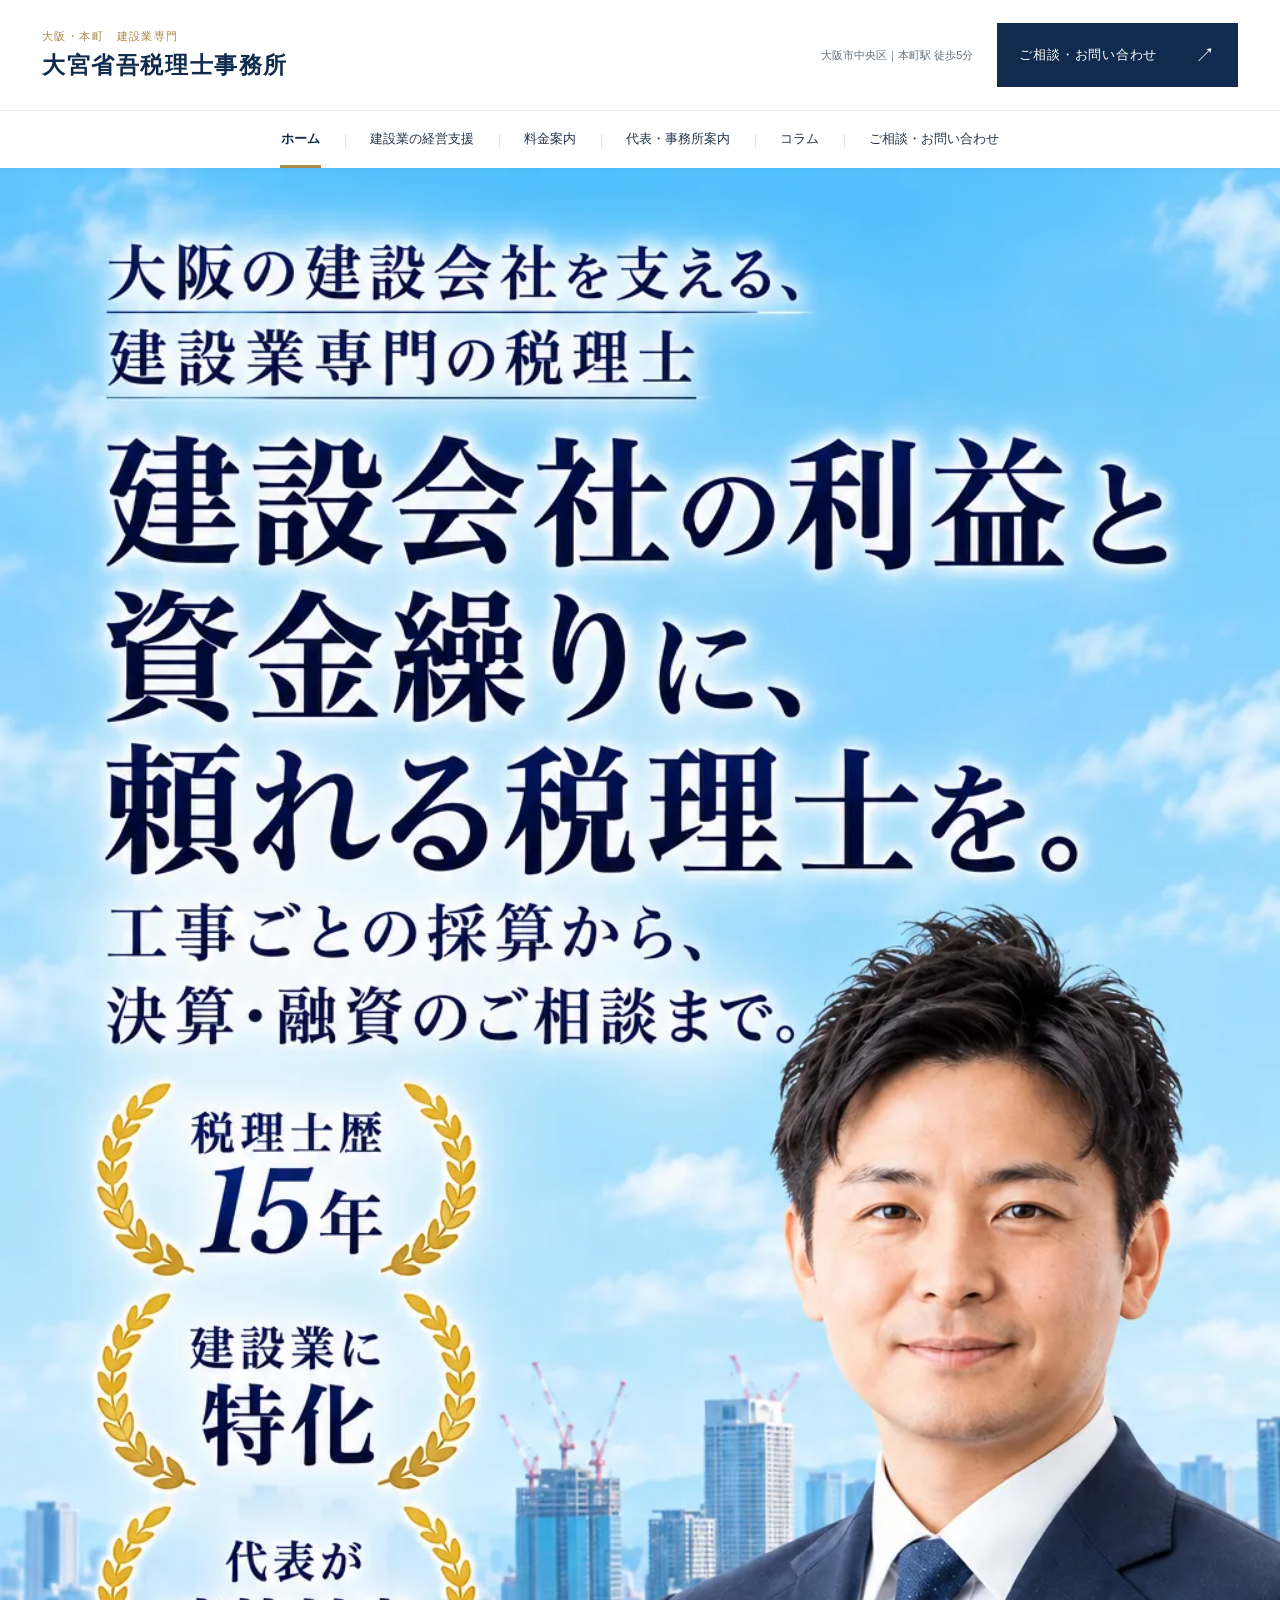
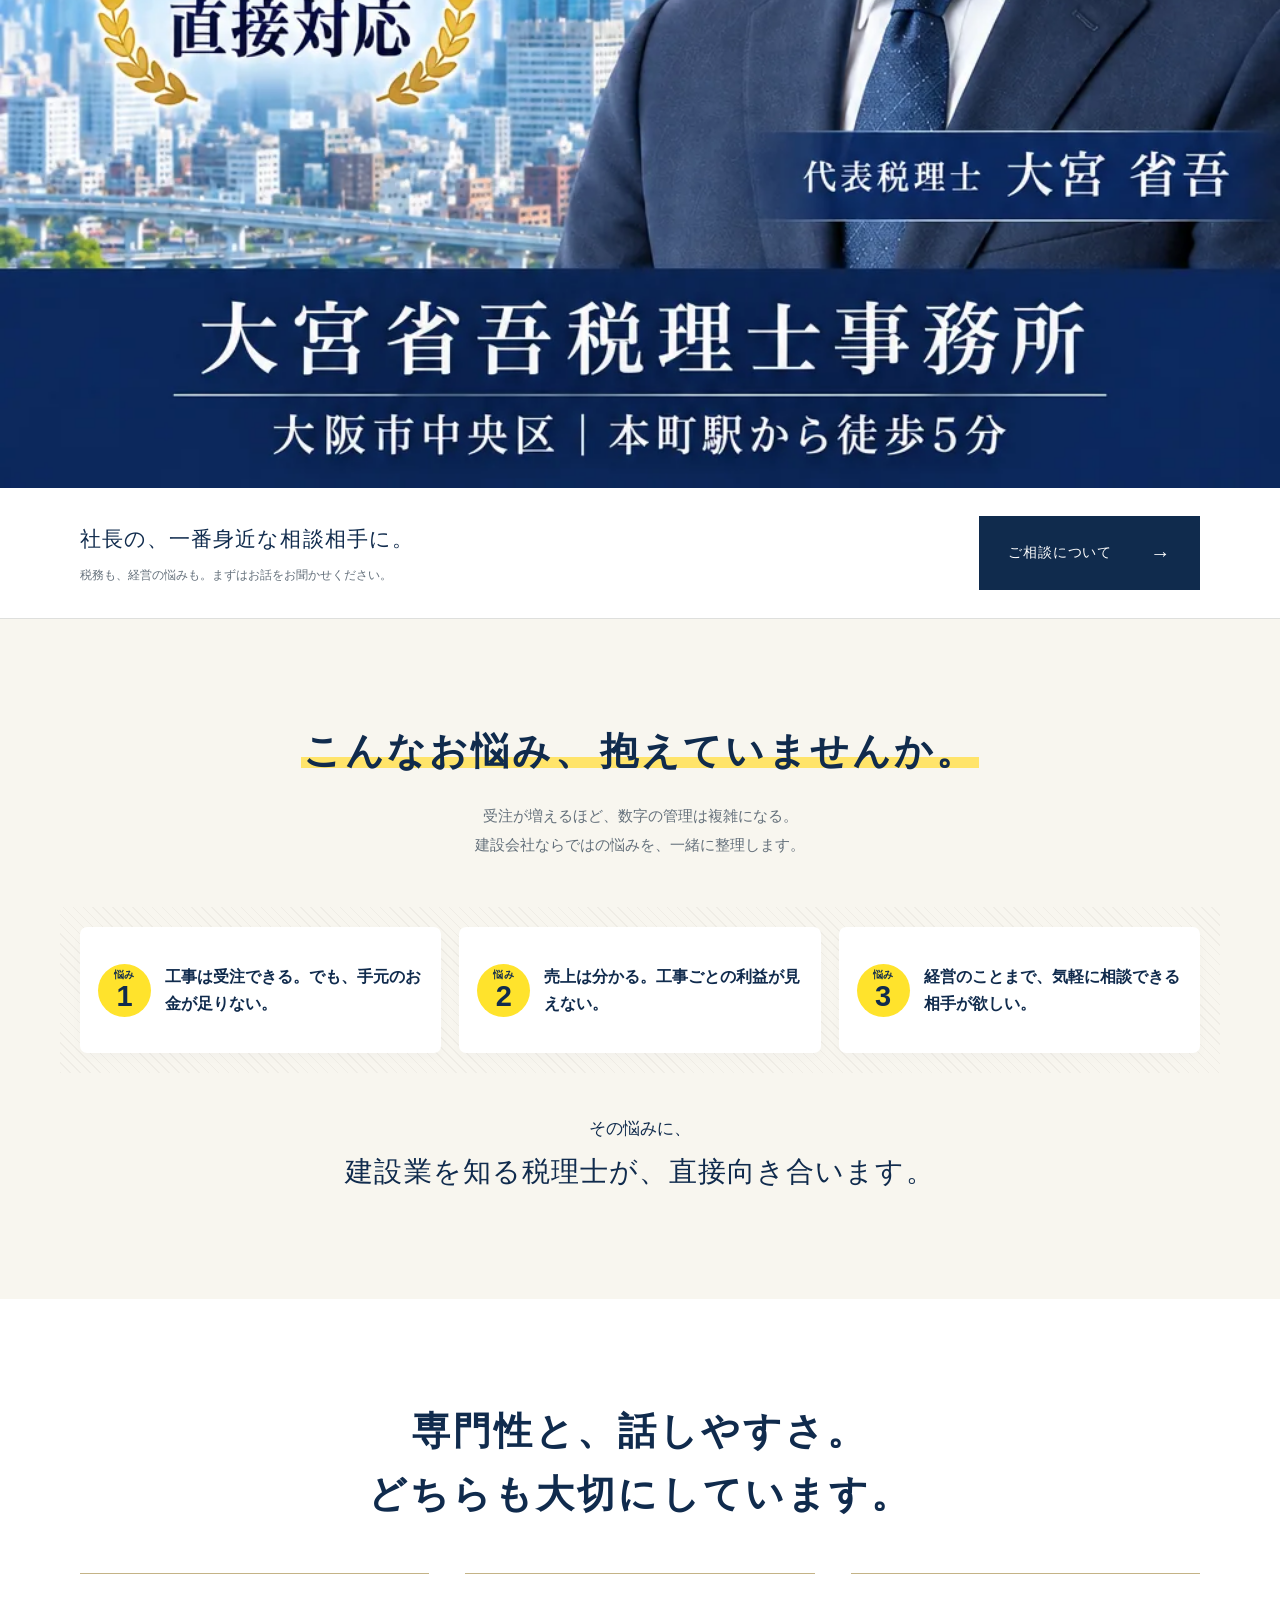
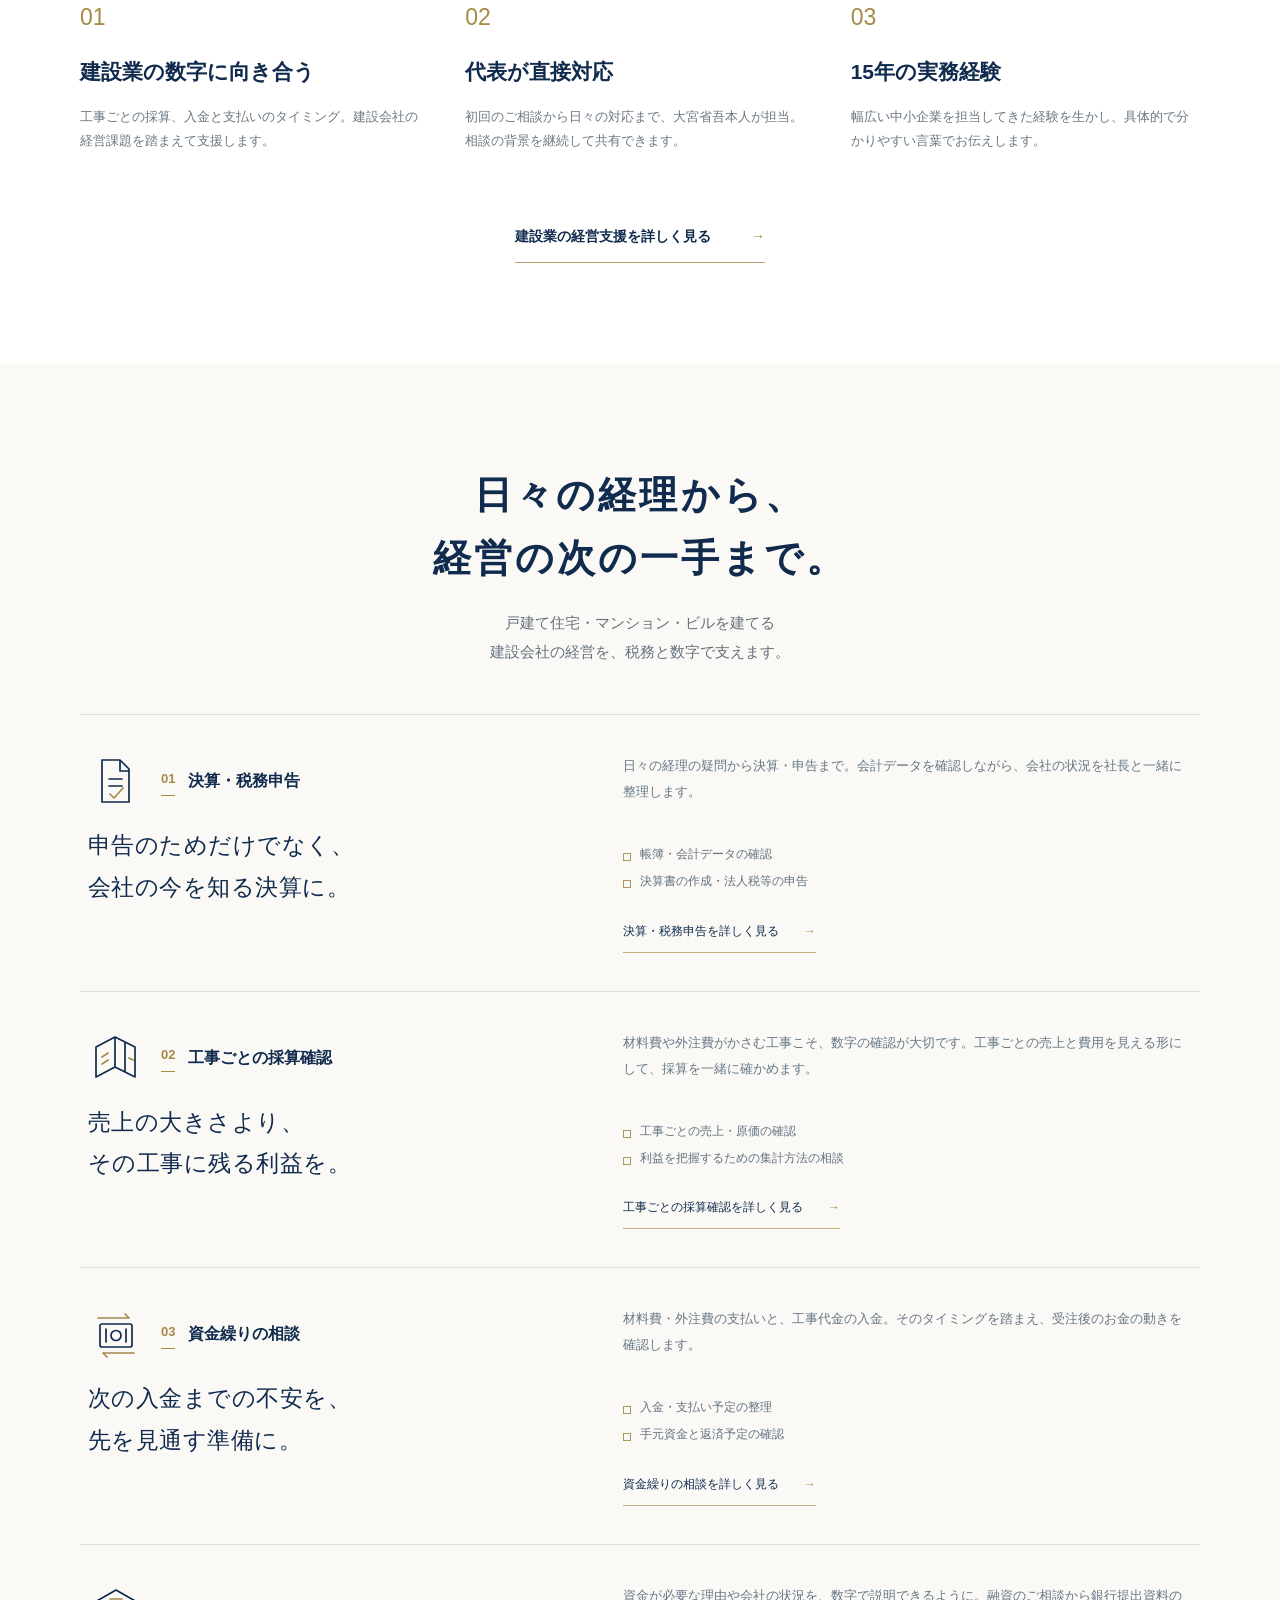
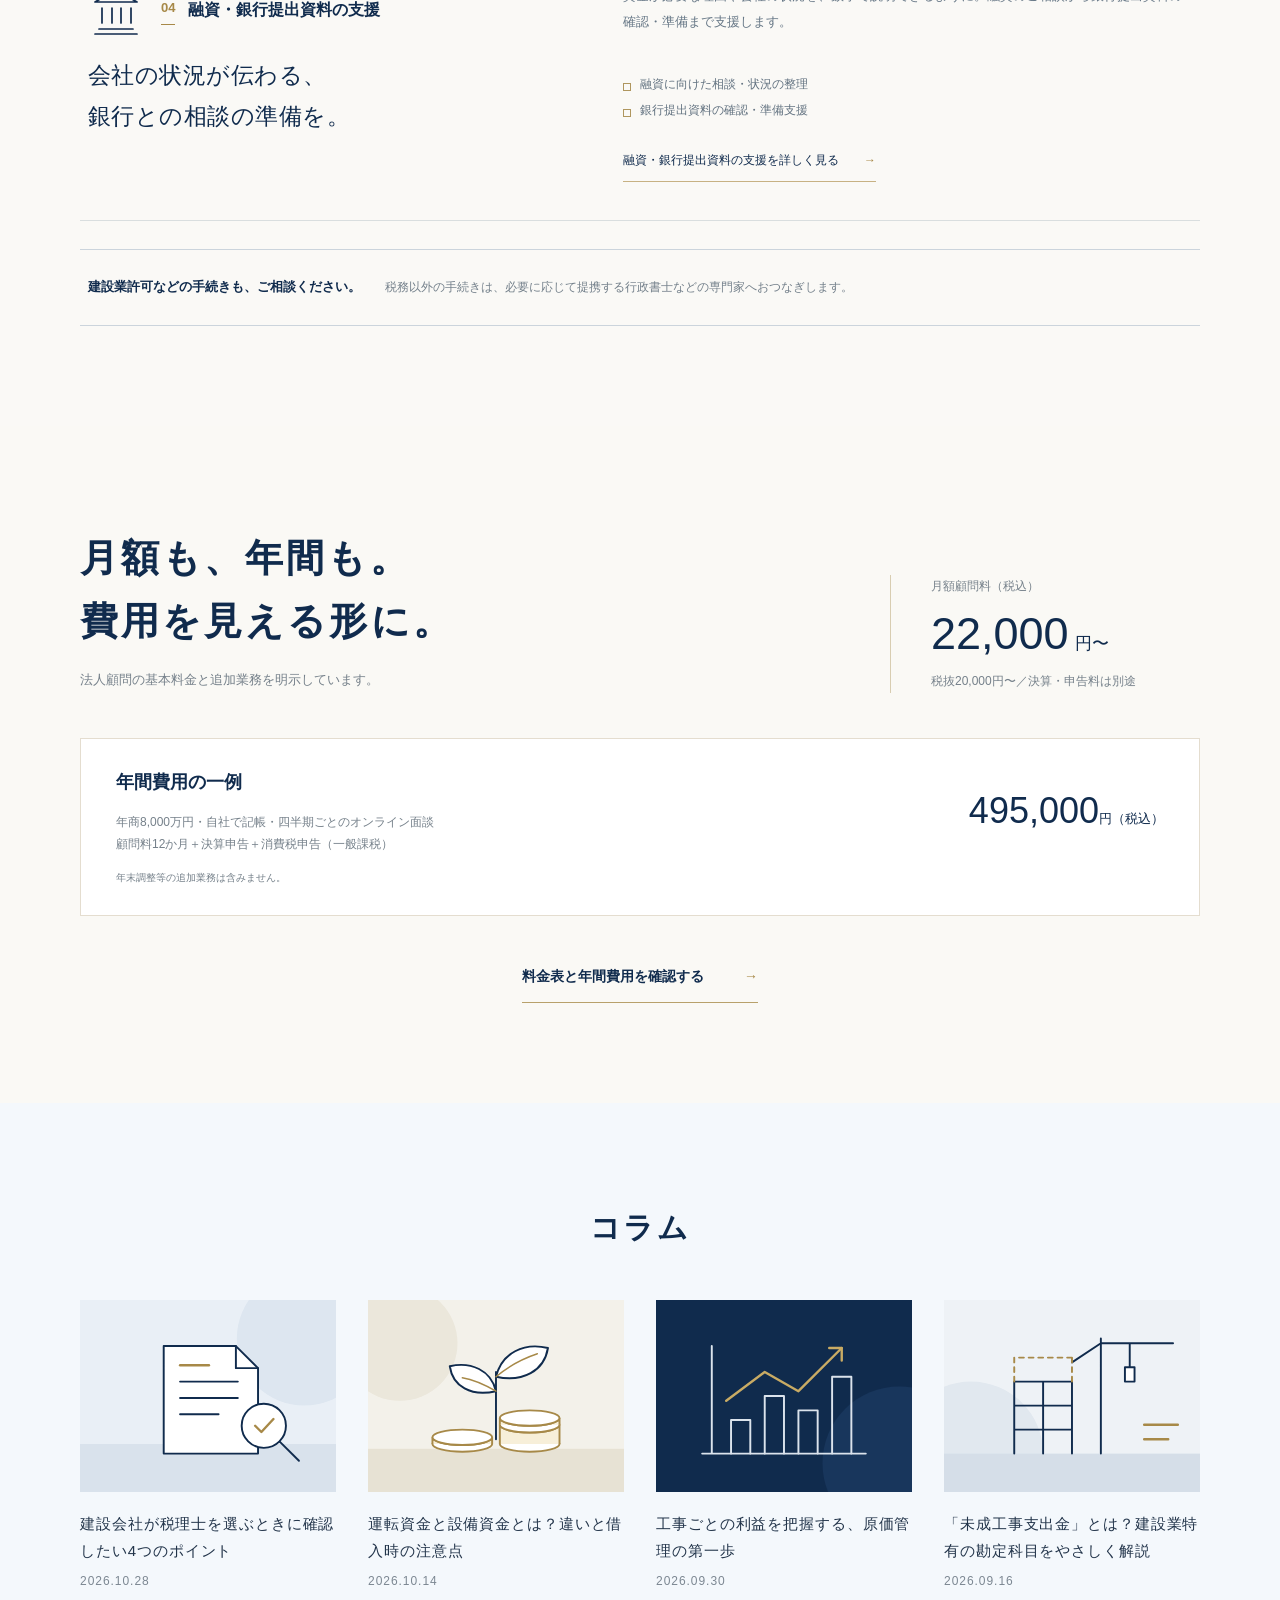
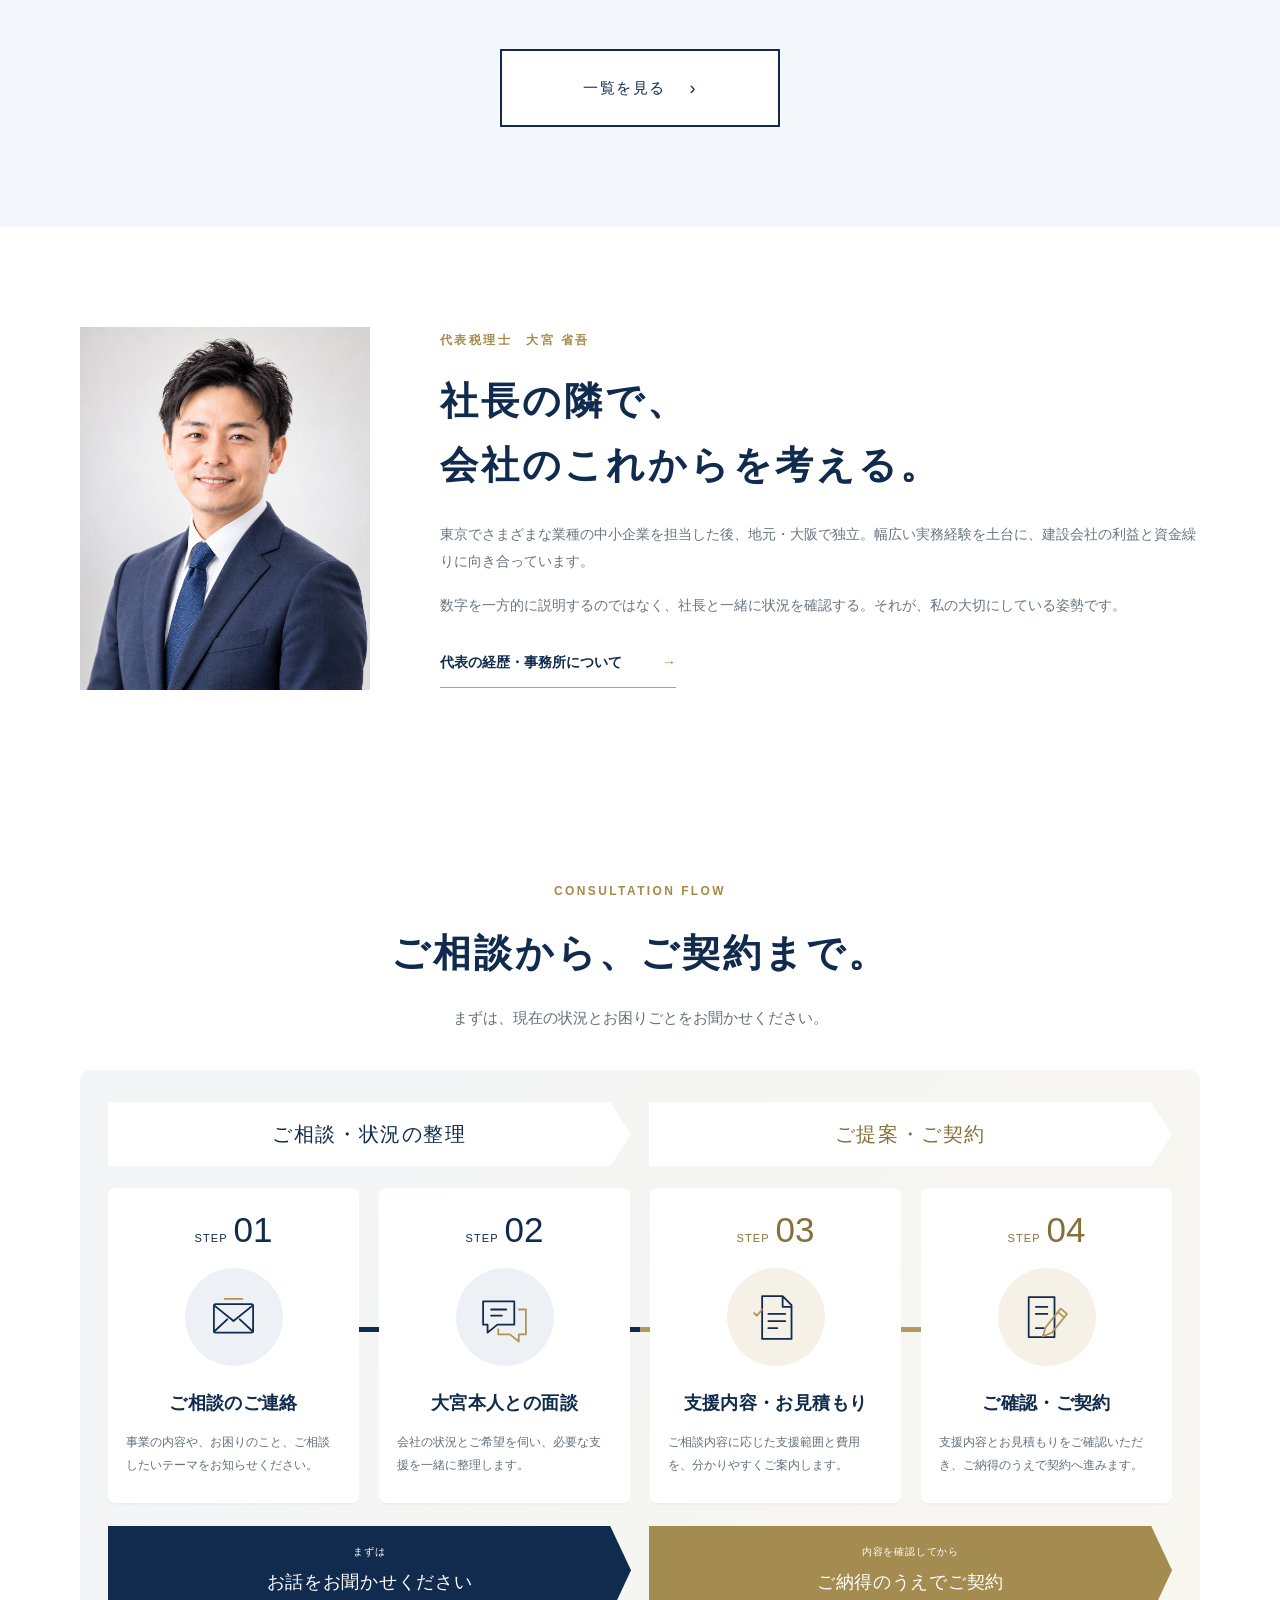
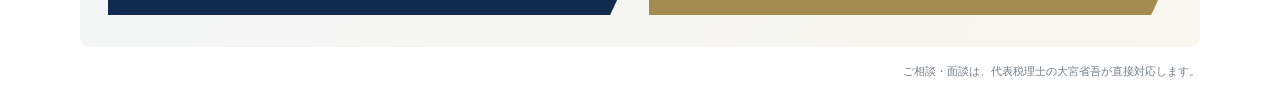
==== commit 0e61ba4d: "スマホ版キービジュアルを専用画像に差し替え、画像をWebP化 スマホでは背景画像と見出しテキストが重なり読みにくかったため、 縦長の専用画像を<picture>で出し分ける形に変更した。 画像はPNG" ====
--- a/index.html
+++ b/index.html
@@ -1 +1 @@
-<!doctype html><html lang="ja"><head><meta charset="utf-8"><meta name="viewport" content="width=device-width,initial-scale=1"><title>大阪の建設会社の税務・経営支援｜大宮省吾税理士事務所</title><meta name="description" content="大阪市中央区・本町の建設業専門税理士。大宮省吾が工事の採算、資金繰り、決算・申告を直接支援します。"><meta name="theme-color" content="#102b4d"><link rel="stylesheet" href="assets/style.css"><link rel="stylesheet" href="assets/pages.css"></head><body id="top"><a class="skip" href="#main">本文へ</a><header><div class="header-inner"><a class="brand" href="./"><span><small>大阪・本町　建設業専門</small><strong>大宮省吾税理士事務所</strong></span></a><div class="header-right"><span class="location">大阪市中央区｜本町駅 徒歩5分</span><a class="button compact" href="contact/">ご相談・お問い合わせ <span>↗</span></a></div><button class="menu-button" aria-expanded="false" aria-controls="navigation">メニュー <span>☰</span></button></div><nav id="navigation" aria-label="メインナビゲーション"><a href="./" aria-current="page">ホーム</a><a href="services/">建設業の経営支援</a><a href="fees/">料金案内</a><a href="about/">代表・事務所案内</a><a href="column/">コラム</a><a href="contact/">ご相談・お問い合わせ</a></nav></header><main id="main"><section class="hero" aria-label="建設会社の利益と資金繰りに、頼れる税理士を。"><h1 class="sr-only">大阪の建設会社を支える、建設業専門の税理士。大宮省吾税理士事務所</h1><img class="desktop-kv" src="assets/key-visual.png" width="2048" height="731" alt="建設会社の利益と資金繰りに、頼れる税理士を。工事ごとの採算から、決算・融資のご相談まで。税理士歴15年、建設業に特化、代表が直接対応。大宮省吾税理士事務所。"><div class="mobile-hero"><p class="eyebrow">大阪の建設会社を支える税理士</p><h2>建設会社の<br>利益と資金繰りに、<br><em>頼れる税理士を。</em></h2><p>工事ごとの採算から、<br>決算・融資のご相談まで。</p><div class="mobile-proof">税理士歴15年 ／ 建設業専門 ／ 代表が直接対応</div></div></section><div class="hero-action"><div><span class="gold-label">社長の、一番身近な相談相手に。</span><p>税務も、経営の悩みも。まずはお話をお聞かせください。</p></div><a class="button" href="contact/">ご相談について <span>→</span></a></div><section class="section concerns" id="concerns"><div class="container"><div class="section-heading"><h2><span class="yellow-marker">こんなお悩み、</span><br class="mobile-only"><span class="yellow-marker">抱えていませんか。</span></h2><p>受注が増えるほど、数字の管理は複雑になる。<br>建設会社ならではの悩みを、一緒に整理します。</p></div><div class="concern-grid concern-points"><article><span class="concern-badge"><small>悩み</small><b>1</b></span><h3>工事は受注できる。<br>でも、手元のお金が足りない。</h3></article><article><span class="concern-badge"><small>悩み</small><b>2</b></span><h3>売上は分かる。<br>工事ごとの利益が見えない。</h3></article><article><span class="concern-badge"><small>悩み</small><b>3</b></span><h3>経営のことまで、<br>気軽に相談できる相手が欲しい。</h3></article></div><div class="concern-end"><span>その悩みに、</span><strong>建設業を知る税理士が、直接向き合います。</strong></div></div></section><section class="section home-strengths"><div class="container"><div class="section-heading"><h2>専門性と、話しやすさ。<br>どちらも大切にしています。</h2></div><div class="home-reasons"><article><span>01</span><h3>建設業の数字に向き合う</h3><p>工事ごとの採算、入金と支払いのタイミング。建設会社の経営課題を踏まえて支援します。</p></article><article><span>02</span><h3>代表が直接対応</h3><p>初回のご相談から日々の対応まで、大宮省吾本人が担当。相談の背景を継続して共有できます。</p></article><article><span>03</span><h3>15年の実務経験</h3><p>幅広い中小企業を担当してきた経験を生かし、具体的で分かりやすい言葉でお伝えします。</p></article></div><div class="center-link"><a class="text-link" href="services/">建設業の経営支援を詳しく見る <span>→</span></a></div></div></section><section class="section construction-services" id="services"><div class="container"><div class="section-heading"><h2>日々の経理から、<br>経営の次の一手まで。</h2><p>戸建て住宅・マンション・ビルを建てる<br>建設会社の経営を、税務と数字で支えます。</p></div><div class="construction-service-list"><article class="construction-service"><div class="construction-service-copy"><p class="service-kicker"><svg class="service-line-icon" viewBox="0 0 56 56" fill="none" stroke="currentColor" stroke-width="1.7" stroke-linecap="round" stroke-linejoin="round" aria-hidden="true"><path d="M14 7h18l9 9v33H14zM32 7v11h9M21 26h13M21 33h13"/><path class="icon-gold" d="m22 41 4 4 9-10"/></svg><span>01</span>決算・税務申告</p><h3>申告のためだけでなく、<br>会社の今を知る決算に。</h3><p class="service-description">日々の経理の疑問から決算・申告まで。会計データを確認しながら、会社の状況を社長と一緒に整理します。</p><ul><li>帳簿・会計データの確認</li><li>決算書の作成・法人税等の申告</li></ul><a class="service-readmore" href="services/#support-1">決算・税務申告を詳しく見る <span>→</span></a></div></article><article class="construction-service"><div class="construction-service-copy"><p class="service-kicker"><svg class="service-line-icon" viewBox="0 0 56 56" fill="none" stroke="currentColor" stroke-width="1.7" stroke-linecap="round" stroke-linejoin="round" aria-hidden="true"><path d="M8 17 27 7l20 10v30L27 37 8 47zM27 7v30M37 12v30"/><path class="icon-gold" d="m14 27 6-4M14 34l6-4M41 28l4 2"/></svg><span>02</span>工事ごとの採算確認</p><h3>売上の大きさより、<br>その工事に残る利益を。</h3><p class="service-description">材料費や外注費がかさむ工事こそ、数字の確認が大切です。工事ごとの売上と費用を見える形にして、採算を一緒に確かめます。</p><ul><li>工事ごとの売上・原価の確認</li><li>利益を把握するための集計方法の相談</li></ul><a class="service-readmore" href="services/#support-2">工事ごとの採算確認を詳しく見る <span>→</span></a></div></article><article class="construction-service"><div class="construction-service-copy"><p class="service-kicker"><svg class="service-line-icon" viewBox="0 0 56 56" fill="none" stroke="currentColor" stroke-width="1.7" stroke-linecap="round" stroke-linejoin="round" aria-hidden="true"><rect x="12" y="18" width="32" height="23" rx="2"/><path d="M18 23v13M38 23v13"/><circle cx="28" cy="29.5" r="5"/><path class="icon-gold" d="M10 12h31l-4-4M46 47H15l4 4"/></svg><span>03</span>資金繰りの相談</p><h3>次の入金までの不安を、<br>先を見通す準備に。</h3><p class="service-description">材料費・外注費の支払いと、工事代金の入金。そのタイミングを踏まえ、受注後のお金の動きを確認します。</p><ul><li>入金・支払い予定の整理</li><li>手元資金と返済予定の確認</li></ul><a class="service-readmore" href="services/#support-3">資金繰りの相談を詳しく見る <span>→</span></a></div></article><article class="construction-service"><div class="construction-service-copy"><p class="service-kicker"><svg class="service-line-icon" viewBox="0 0 56 56" fill="none" stroke="currentColor" stroke-width="1.7" stroke-linecap="round" stroke-linejoin="round" aria-hidden="true"><path d="m7 19 21-12 21 12zM11 46h34M7 51h42M14 25v15M24 25v15M33 25v15M43 25v15"/><path class="icon-gold" d="M22 16h12"/></svg><span>04</span>融資・銀行提出資料の支援</p><h3>会社の状況が伝わる、<br>銀行との相談の準備を。</h3><p class="service-description">資金が必要な理由や会社の状況を、数字で説明できるように。融資のご相談から銀行提出資料の確認・準備まで支援します。</p><ul><li>融資に向けた相談・状況の整理</li><li>銀行提出資料の確認・準備支援</li></ul><a class="service-readmore" href="services/#support-4">融資・銀行提出資料の支援を詳しく見る <span>→</span></a></div></article></div><div class="construction-partnership"><strong>建設業許可などの手続きも、ご相談ください。</strong><p>税務以外の手続きは、必要に応じて提携する行政書士などの専門家へおつなぎします。</p></div></div></section><section class="section pricing home-fees"><div class="container"><div class="heading-split"><div><h2>月額も、年間も。<br>費用を見える形に。</h2><p>法人顧問の基本料金と追加業務を明示しています。</p></div><div class="home-price"><span>月額顧問料（税込）</span><strong>22,000<small>円〜</small></strong><span>税抜20,000円〜／決算・申告料は別途</span></div></div><div class="home-annual"><h3>年間費用の一例</h3><p>年商8,000万円・自社で記帳・四半期ごとのオンライン面談<br>顧問料12か月＋決算申告＋消費税申告（一般課税）</p><strong>495,000<small>円（税込）</small></strong><p class="fine">年末調整等の追加業務は含みません。</p></div><div class="center-link"><a class="text-link" href="fees/">料金表と年間費用を確認する <span>→</span></a></div></div></section><section class="section home-column" id="column"><div class="container"><div class="section-heading"><h2>コラム</h2></div><ul class="column-grid"><li class="column-card"><a href="column/tax-accountant-selection/"><img src="assets/column/tax-accountant.svg" alt="" width="640" height="400" loading="lazy"><h3>建設会社が税理士を選ぶときに確認したい4つのポイント</h3><time datetime="2026-10-28">2026.10.28</time></a></li><li class="column-card"><a href="column/working-and-equipment-funds/"><img src="assets/column/working-capital.svg" alt="" width="640" height="400" loading="lazy"><h3>運転資金と設備資金とは？違いと借入時の注意点</h3><time datetime="2026-10-14">2026.10.14</time></a></li><li class="column-card"><a href="column/project-cost-management/"><img src="assets/column/cost-control.svg" alt="" width="640" height="400" loading="lazy"><h3>工事ごとの利益を把握する、原価管理の第一歩</h3><time datetime="2026-09-30">2026.09.30</time></a></li><li class="column-card"><a href="column/work-in-progress/"><img src="assets/column/work-in-progress.svg" alt="" width="640" height="400" loading="lazy"><h3>「未成工事支出金」とは？建設業特有の勘定科目をやさしく解説</h3><time datetime="2026-09-16">2026.09.16</time></a></li></ul><div class="center-link"><a class="outline-button" href="column/">一覧を見る <span>›</span></a></div></div></section><section class="section"><div class="container home-about"><div class="home-portrait"><img src="assets/representative-portrait.png" alt="代表税理士・大宮省吾の人物イメージ" loading="lazy"></div><div><p class="eyebrow">代表税理士　大宮 省吾</p><h2>社長の隣で、<br>会社のこれからを考える。</h2><p>東京でさまざまな業種の中小企業を担当した後、地元・大阪で独立。幅広い実務経験を土台に、建設会社の利益と資金繰りに向き合っています。</p><p>数字を一方的に説明するのではなく、社長と一緒に状況を確認する。それが、私の大切にしている姿勢です。</p><a class="text-link" href="about/">代表の経歴・事務所について <span>→</span></a></div></div></section><section class="section flow process" id="flow"><div class="container"><div class="section-heading"><p class="eyebrow">CONSULTATION FLOW</p><h2>ご相談から、ご契約まで。</h2><p>まずは、現在の状況とお困りごとをお聞かせください。</p></div><div class="process-board"><div class="process-phases" aria-hidden="true"><div>ご相談・状況の整理</div><div>ご提案・ご契約</div></div><ol class="process-cards" aria-label="ご相談からご契約までの4ステップ"><li><div class="process-number"><span>STEP</span><b>01</b></div><div class="process-icon"><svg viewBox="0 0 64 64" fill="none" stroke="currentColor" stroke-width="2" stroke-linecap="round" stroke-linejoin="round" aria-hidden="true"><rect x="10" y="17" width="44" height="32" rx="2"/><path d="m11 19 21 17 21-17M10 48l15-14M54 48 39 34"/><path class="accent" d="M22 11h20"/></svg></div><h3>ご相談のご連絡</h3><p>事業の内容や、お困りのこと、ご相談したいテーマをお知らせください。</p></li><li><div class="process-number"><span>STEP</span><b>02</b></div><div class="process-icon"><svg viewBox="0 0 64 64" fill="none" stroke="currentColor" stroke-width="2" stroke-linecap="round" stroke-linejoin="round" aria-hidden="true"><path d="M8 14h35v26H24L13 49v-9H8z"/><path class="accent" d="M48 23h8v28h-8v8l-10-8H25v-6"/><path d="M17 23h17M17 30h12"/></svg></div><h3>大宮本人との面談</h3><p>会社の状況とご希望を伺い、必要な支援を一緒に整理します。</p></li><li><div class="process-number"><span>STEP</span><b>03</b></div><div class="process-icon"><svg viewBox="0 0 64 64" fill="none" stroke="currentColor" stroke-width="2" stroke-linecap="round" stroke-linejoin="round" aria-hidden="true"><path d="M17 8h23l10 10v38H17zM40 8v12h10M24 28h19M24 36h19M24 44h10"/><path class="accent" d="m8 27 3 3 6-7"/></svg></div><h3>支援内容・お見積もり</h3><p>ご相談内容に応じた支援範囲と費用を、分かりやすくご案内します。</p></li><li><div class="process-number"><span>STEP</span><b>04</b></div><div class="process-icon"><svg viewBox="0 0 64 64" fill="none" stroke="currentColor" stroke-width="2" stroke-linecap="round" stroke-linejoin="round" aria-hidden="true"><path d="M12 9h29v45H12zM20 20h13M20 28h13M20 44h9"/><path class="accent" d="m31 43 17-21 7 6-17 21-10 4zM45 26l7 6"/></svg></div><h3>ご確認・ご契約</h3><p>支援内容とお見積もりをご確認いただき、ご納得のうえで契約へ進みます。</p></li></ol><div class="process-bands" aria-hidden="true"><div><span>まずは</span>お話をお聞かせください</div><div><span>内容を確認してから</span>ご納得のうえでご契約</div></div></div><p class="process-note">ご相談・面談は、代表税理士の大宮省吾が直接対応します。</p></div></section><section class="section faq"><div class="container narrow"><div class="section-heading"><h2>ご相談の前に</h2></div><details><summary><span>Q.</span>今の税理士から変更できますか？</summary><p>現在のご契約状況や変更を考えている理由を伺い、引き継ぎの進め方をご相談します。</p></details><details><summary><span>Q.</span>資金繰りや融資の相談もできますか？</summary><p>はい。税務申告に加え、入出金のタイミングを踏まえた資金繰りの相談や銀行提出資料の確認・準備も支援します。</p></details><details><summary><span>Q.</span>相談は誰が担当しますか？</summary><p>代表税理士の大宮省吾が、直接お話を伺います。</p></details><div class="center-link"><a class="text-link" href="contact/#faq">相談の流れ・よくある質問を見る <span>→</span></a></div></div></section><section class="contact"><div class="container"><h2>会社の数字も、これからのことも。<br>一緒に考えましょう。</h2><p>工事ごとの利益、資金繰り、顧問契約のこと。<br>まだ整理できていないお悩みも、お聞かせください。</p><a class="button light" href="contact/">ご相談・お問い合わせ <span>↗</span></a><p class="contact-caption">代表税理士の大宮省吾が直接お話を伺います。</p></div></section></main><footer><div class="container footer-top"><a class="brand" href="./"><span class="brand-symbol" aria-hidden="true">O<span></span></span><span><small>大阪・本町　建設業専門</small><strong>大宮省吾税理士事務所</strong></span></a><p>大阪府大阪市中央区<br>本町駅から徒歩約5分</p><a href="#top">ページの先頭へ ↑</a></div><div class="container footer-bottom"><small>© 大宮省吾税理士事務所</small><small>本ページは架空の税理士事務所のデザインサンプルです。</small></div><div class="container footer-links"><a href="./">ホーム</a><a href="services/">建設業の経営支援</a><a href="fees/">料金案内</a><a href="about/">代表・事務所案内</a><a href="column/">コラム</a><a href="contact/">ご相談・お問い合わせ</a><a href="contact/#privacy">個人情報の取り扱い</a></div></footer><script src="assets/main.js"></script></body></html>+<!doctype html><html lang="ja"><head><meta charset="utf-8"><meta name="viewport" content="width=device-width,initial-scale=1"><title>大阪の建設会社の税務・経営支援｜大宮省吾税理士事務所</title><meta name="description" content="大阪市中央区・本町の建設業専門税理士。大宮省吾が工事の採算、資金繰り、決算・申告を直接支援します。"><meta name="theme-color" content="#102b4d"><link rel="stylesheet" href="assets/style.css"><link rel="stylesheet" href="assets/pages.css"></head><body id="top"><a class="skip" href="#main">本文へ</a><header><div class="header-inner"><a class="brand" href="./"><span><small>大阪・本町　建設業専門</small><strong>大宮省吾税理士事務所</strong></span></a><div class="header-right"><span class="location">大阪市中央区｜本町駅 徒歩5分</span><a class="button compact" href="contact/">ご相談・お問い合わせ <span>↗</span></a></div><button class="menu-button" aria-expanded="false" aria-controls="navigation">メニュー <span>☰</span></button></div><nav id="navigation" aria-label="メインナビゲーション"><a href="./" aria-current="page">ホーム</a><a href="services/">建設業の経営支援</a><a href="fees/">料金案内</a><a href="about/">代表・事務所案内</a><a href="column/">コラム</a><a href="contact/">ご相談・お問い合わせ</a></nav></header><main id="main"><section class="hero" aria-label="建設会社の利益と資金繰りに、頼れる税理士を。"><h1 class="sr-only">大阪の建設会社を支える、建設業専門の税理士。大宮省吾税理士事務所</h1><picture><source media="(max-width:760px)" srcset="assets/key-visual-mobile.webp" width="1024" height="1536"><img class="kv" src="assets/key-visual.webp" width="2048" height="731" alt="建設会社の利益と資金繰りに、頼れる税理士を。工事ごとの採算から、決算・融資のご相談まで。税理士歴15年、建設業に特化、代表が直接対応。大宮省吾税理士事務所。"></picture></section><div class="hero-action"><div><span class="gold-label">社長の、一番身近な相談相手に。</span><p>税務も、経営の悩みも。まずはお話をお聞かせください。</p></div><a class="button" href="contact/">ご相談について <span>→</span></a></div><section class="section concerns" id="concerns"><div class="container"><div class="section-heading"><h2><span class="yellow-marker">こんなお悩み、</span><br class="mobile-only"><span class="yellow-marker">抱えていませんか。</span></h2><p>受注が増えるほど、数字の管理は複雑になる。<br>建設会社ならではの悩みを、一緒に整理します。</p></div><div class="concern-grid concern-points"><article><span class="concern-badge"><small>悩み</small><b>1</b></span><h3>工事は受注できる。<br>でも、手元のお金が足りない。</h3></article><article><span class="concern-badge"><small>悩み</small><b>2</b></span><h3>売上は分かる。<br>工事ごとの利益が見えない。</h3></article><article><span class="concern-badge"><small>悩み</small><b>3</b></span><h3>経営のことまで、<br>気軽に相談できる相手が欲しい。</h3></article></div><div class="concern-end"><span>その悩みに、</span><strong>建設業を知る税理士が、直接向き合います。</strong></div></div></section><section class="section home-strengths"><div class="container"><div class="section-heading"><h2>専門性と、話しやすさ。<br>どちらも大切にしています。</h2></div><div class="home-reasons"><article><span>01</span><h3>建設業の数字に向き合う</h3><p>工事ごとの採算、入金と支払いのタイミング。建設会社の経営課題を踏まえて支援します。</p></article><article><span>02</span><h3>代表が直接対応</h3><p>初回のご相談から日々の対応まで、大宮省吾本人が担当。相談の背景を継続して共有できます。</p></article><article><span>03</span><h3>15年の実務経験</h3><p>幅広い中小企業を担当してきた経験を生かし、具体的で分かりやすい言葉でお伝えします。</p></article></div><div class="center-link"><a class="text-link" href="services/">建設業の経営支援を詳しく見る <span>→</span></a></div></div></section><section class="section construction-services" id="services"><div class="container"><div class="section-heading"><h2>日々の経理から、<br>経営の次の一手まで。</h2><p>戸建て住宅・マンション・ビルを建てる<br>建設会社の経営を、税務と数字で支えます。</p></div><div class="construction-service-list"><article class="construction-service"><div class="construction-service-copy"><p class="service-kicker"><svg class="service-line-icon" viewBox="0 0 56 56" fill="none" stroke="currentColor" stroke-width="1.7" stroke-linecap="round" stroke-linejoin="round" aria-hidden="true"><path d="M14 7h18l9 9v33H14zM32 7v11h9M21 26h13M21 33h13"/><path class="icon-gold" d="m22 41 4 4 9-10"/></svg><span>01</span>決算・税務申告</p><h3>申告のためだけでなく、<br>会社の今を知る決算に。</h3><p class="service-description">日々の経理の疑問から決算・申告まで。会計データを確認しながら、会社の状況を社長と一緒に整理します。</p><ul><li>帳簿・会計データの確認</li><li>決算書の作成・法人税等の申告</li></ul><a class="service-readmore" href="services/#support-1">決算・税務申告を詳しく見る <span>→</span></a></div></article><article class="construction-service"><div class="construction-service-copy"><p class="service-kicker"><svg class="service-line-icon" viewBox="0 0 56 56" fill="none" stroke="currentColor" stroke-width="1.7" stroke-linecap="round" stroke-linejoin="round" aria-hidden="true"><path d="M8 17 27 7l20 10v30L27 37 8 47zM27 7v30M37 12v30"/><path class="icon-gold" d="m14 27 6-4M14 34l6-4M41 28l4 2"/></svg><span>02</span>工事ごとの採算確認</p><h3>売上の大きさより、<br>その工事に残る利益を。</h3><p class="service-description">材料費や外注費がかさむ工事こそ、数字の確認が大切です。工事ごとの売上と費用を見える形にして、採算を一緒に確かめます。</p><ul><li>工事ごとの売上・原価の確認</li><li>利益を把握するための集計方法の相談</li></ul><a class="service-readmore" href="services/#support-2">工事ごとの採算確認を詳しく見る <span>→</span></a></div></article><article class="construction-service"><div class="construction-service-copy"><p class="service-kicker"><svg class="service-line-icon" viewBox="0 0 56 56" fill="none" stroke="currentColor" stroke-width="1.7" stroke-linecap="round" stroke-linejoin="round" aria-hidden="true"><rect x="12" y="18" width="32" height="23" rx="2"/><path d="M18 23v13M38 23v13"/><circle cx="28" cy="29.5" r="5"/><path class="icon-gold" d="M10 12h31l-4-4M46 47H15l4 4"/></svg><span>03</span>資金繰りの相談</p><h3>次の入金までの不安を、<br>先を見通す準備に。</h3><p class="service-description">材料費・外注費の支払いと、工事代金の入金。そのタイミングを踏まえ、受注後のお金の動きを確認します。</p><ul><li>入金・支払い予定の整理</li><li>手元資金と返済予定の確認</li></ul><a class="service-readmore" href="services/#support-3">資金繰りの相談を詳しく見る <span>→</span></a></div></article><article class="construction-service"><div class="construction-service-copy"><p class="service-kicker"><svg class="service-line-icon" viewBox="0 0 56 56" fill="none" stroke="currentColor" stroke-width="1.7" stroke-linecap="round" stroke-linejoin="round" aria-hidden="true"><path d="m7 19 21-12 21 12zM11 46h34M7 51h42M14 25v15M24 25v15M33 25v15M43 25v15"/><path class="icon-gold" d="M22 16h12"/></svg><span>04</span>融資・銀行提出資料の支援</p><h3>会社の状況が伝わる、<br>銀行との相談の準備を。</h3><p class="service-description">資金が必要な理由や会社の状況を、数字で説明できるように。融資のご相談から銀行提出資料の確認・準備まで支援します。</p><ul><li>融資に向けた相談・状況の整理</li><li>銀行提出資料の確認・準備支援</li></ul><a class="service-readmore" href="services/#support-4">融資・銀行提出資料の支援を詳しく見る <span>→</span></a></div></article></div><div class="construction-partnership"><strong>建設業許可などの手続きも、ご相談ください。</strong><p>税務以外の手続きは、必要に応じて提携する行政書士などの専門家へおつなぎします。</p></div></div></section><section class="section pricing home-fees"><div class="container"><div class="heading-split"><div><h2>月額も、年間も。<br>費用を見える形に。</h2><p>法人顧問の基本料金と追加業務を明示しています。</p></div><div class="home-price"><span>月額顧問料（税込）</span><strong>22,000<small>円〜</small></strong><span>税抜20,000円〜／決算・申告料は別途</span></div></div><div class="home-annual"><h3>年間費用の一例</h3><p>年商8,000万円・自社で記帳・四半期ごとのオンライン面談<br>顧問料12か月＋決算申告＋消費税申告（一般課税）</p><strong>495,000<small>円（税込）</small></strong><p class="fine">年末調整等の追加業務は含みません。</p></div><div class="center-link"><a class="text-link" href="fees/">料金表と年間費用を確認する <span>→</span></a></div></div></section><section class="section home-column" id="column"><div class="container"><div class="section-heading"><h2>コラム</h2></div><ul class="column-grid"><li class="column-card"><a href="column/tax-accountant-selection/"><img src="assets/column/tax-accountant.svg" alt="" width="640" height="400" loading="lazy"><h3>建設会社が税理士を選ぶときに確認したい4つのポイント</h3><time datetime="2026-10-28">2026.10.28</time></a></li><li class="column-card"><a href="column/working-and-equipment-funds/"><img src="assets/column/working-capital.svg" alt="" width="640" height="400" loading="lazy"><h3>運転資金と設備資金とは？違いと借入時の注意点</h3><time datetime="2026-10-14">2026.10.14</time></a></li><li class="column-card"><a href="column/project-cost-management/"><img src="assets/column/cost-control.svg" alt="" width="640" height="400" loading="lazy"><h3>工事ごとの利益を把握する、原価管理の第一歩</h3><time datetime="2026-09-30">2026.09.30</time></a></li><li class="column-card"><a href="column/work-in-progress/"><img src="assets/column/work-in-progress.svg" alt="" width="640" height="400" loading="lazy"><h3>「未成工事支出金」とは？建設業特有の勘定科目をやさしく解説</h3><time datetime="2026-09-16">2026.09.16</time></a></li></ul><div class="center-link"><a class="outline-button" href="column/">一覧を見る <span>›</span></a></div></div></section><section class="section"><div class="container home-about"><div class="home-portrait"><img src="assets/representative-portrait.png" alt="代表税理士・大宮省吾の人物イメージ" loading="lazy"></div><div><p class="eyebrow">代表税理士　大宮 省吾</p><h2>社長の隣で、<br>会社のこれからを考える。</h2><p>東京でさまざまな業種の中小企業を担当した後、地元・大阪で独立。幅広い実務経験を土台に、建設会社の利益と資金繰りに向き合っています。</p><p>数字を一方的に説明するのではなく、社長と一緒に状況を確認する。それが、私の大切にしている姿勢です。</p><a class="text-link" href="about/">代表の経歴・事務所について <span>→</span></a></div></div></section><section class="section flow process" id="flow"><div class="container"><div class="section-heading"><p class="eyebrow">CONSULTATION FLOW</p><h2>ご相談から、ご契約まで。</h2><p>まずは、現在の状況とお困りごとをお聞かせください。</p></div><div class="process-board"><div class="process-phases" aria-hidden="true"><div>ご相談・状況の整理</div><div>ご提案・ご契約</div></div><ol class="process-cards" aria-label="ご相談からご契約までの4ステップ"><li><div class="process-number"><span>STEP</span><b>01</b></div><div class="process-icon"><svg viewBox="0 0 64 64" fill="none" stroke="currentColor" stroke-width="2" stroke-linecap="round" stroke-linejoin="round" aria-hidden="true"><rect x="10" y="17" width="44" height="32" rx="2"/><path d="m11 19 21 17 21-17M10 48l15-14M54 48 39 34"/><path class="accent" d="M22 11h20"/></svg></div><h3>ご相談のご連絡</h3><p>事業の内容や、お困りのこと、ご相談したいテーマをお知らせください。</p></li><li><div class="process-number"><span>STEP</span><b>02</b></div><div class="process-icon"><svg viewBox="0 0 64 64" fill="none" stroke="currentColor" stroke-width="2" stroke-linecap="round" stroke-linejoin="round" aria-hidden="true"><path d="M8 14h35v26H24L13 49v-9H8z"/><path class="accent" d="M48 23h8v28h-8v8l-10-8H25v-6"/><path d="M17 23h17M17 30h12"/></svg></div><h3>大宮本人との面談</h3><p>会社の状況とご希望を伺い、必要な支援を一緒に整理します。</p></li><li><div class="process-number"><span>STEP</span><b>03</b></div><div class="process-icon"><svg viewBox="0 0 64 64" fill="none" stroke="currentColor" stroke-width="2" stroke-linecap="round" stroke-linejoin="round" aria-hidden="true"><path d="M17 8h23l10 10v38H17zM40 8v12h10M24 28h19M24 36h19M24 44h10"/><path class="accent" d="m8 27 3 3 6-7"/></svg></div><h3>支援内容・お見積もり</h3><p>ご相談内容に応じた支援範囲と費用を、分かりやすくご案内します。</p></li><li><div class="process-number"><span>STEP</span><b>04</b></div><div class="process-icon"><svg viewBox="0 0 64 64" fill="none" stroke="currentColor" stroke-width="2" stroke-linecap="round" stroke-linejoin="round" aria-hidden="true"><path d="M12 9h29v45H12zM20 20h13M20 28h13M20 44h9"/><path class="accent" d="m31 43 17-21 7 6-17 21-10 4zM45 26l7 6"/></svg></div><h3>ご確認・ご契約</h3><p>支援内容とお見積もりをご確認いただき、ご納得のうえで契約へ進みます。</p></li></ol><div class="process-bands" aria-hidden="true"><div><span>まずは</span>お話をお聞かせください</div><div><span>内容を確認してから</span>ご納得のうえでご契約</div></div></div><p class="process-note">ご相談・面談は、代表税理士の大宮省吾が直接対応します。</p></div></section><section class="section faq"><div class="container narrow"><div class="section-heading"><h2>ご相談の前に</h2></div><details><summary><span>Q.</span>今の税理士から変更できますか？</summary><p>現在のご契約状況や変更を考えている理由を伺い、引き継ぎの進め方をご相談します。</p></details><details><summary><span>Q.</span>資金繰りや融資の相談もできますか？</summary><p>はい。税務申告に加え、入出金のタイミングを踏まえた資金繰りの相談や銀行提出資料の確認・準備も支援します。</p></details><details><summary><span>Q.</span>相談は誰が担当しますか？</summary><p>代表税理士の大宮省吾が、直接お話を伺います。</p></details><div class="center-link"><a class="text-link" href="contact/#faq">相談の流れ・よくある質問を見る <span>→</span></a></div></div></section><section class="contact"><div class="container"><h2>会社の数字も、これからのことも。<br>一緒に考えましょう。</h2><p>工事ごとの利益、資金繰り、顧問契約のこと。<br>まだ整理できていないお悩みも、お聞かせください。</p><a class="button light" href="contact/">ご相談・お問い合わせ <span>↗</span></a><p class="contact-caption">代表税理士の大宮省吾が直接お話を伺います。</p></div></section></main><footer><div class="container footer-top"><a class="brand" href="./"><span class="brand-symbol" aria-hidden="true">O<span></span></span><span><small>大阪・本町　建設業専門</small><strong>大宮省吾税理士事務所</strong></span></a><p>大阪府大阪市中央区<br>本町駅から徒歩約5分</p><a href="#top">ページの先頭へ ↑</a></div><div class="container footer-bottom"><small>© 大宮省吾税理士事務所</small><small>本ページは架空の税理士事務所のデザインサンプルです。</small></div><div class="container footer-links"><a href="./">ホーム</a><a href="services/">建設業の経営支援</a><a href="fees/">料金案内</a><a href="about/">代表・事務所案内</a><a href="column/">コラム</a><a href="contact/">ご相談・お問い合わせ</a><a href="contact/#privacy">個人情報の取り扱い</a></div></footer><script src="assets/main.js"></script></body></html>
--- a/assets/style.css
+++ b/assets/style.css
@@ -1,7 +1,7 @@
-:root{--navy:#102b4d;--ink:#22344a;--gold:#a78948;--cream:#f6f4ee;--line:#dedfdd;--serif:'Yu Mincho','Hiragino Mincho ProN','Noto Serif JP',serif;--sans:'Hiragino Kaku Gothic ProN','Yu Gothic',Meiryo,sans-serif}*{box-sizing:border-box}html{scroll-behavior:smooth;scroll-padding-top:150px}body{margin:0;font-family:var(--sans);color:var(--ink);font-size:15px;line-height:1.9;background:#fff}a{color:inherit;text-decoration:none}button{font:inherit;cursor:pointer}img{display:block;max-width:100%}h1,h2,h3,p{margin:0}h2,h3{font-family:var(--serif);color:var(--navy);font-weight:600}h2{font-size:clamp(26px,3vw,40px);line-height:1.65;letter-spacing:.08em}h3{line-height:1.75}p{overflow-wrap:anywhere}.container{width:min(1120px,calc(100% - 64px));margin:auto}.narrow{max-width:900px}.section{padding:100px 0}.eyebrow{font-family:Georgia,serif;font-size:12px;font-weight:600;letter-spacing:.2em;color:var(--gold);margin-bottom:18px}.section-heading{text-align:center;margin-bottom:48px}.section-heading>p:last-child:not(.eyebrow){margin-top:20px;color:#64707b}.button{display:inline-flex;align-items:center;justify-content:space-between;gap:38px;padding:17px 28px;background:var(--navy);border:1px solid var(--navy);color:#fff;font-size:14px;letter-spacing:.06em;transition:.2s}.button:hover{background:#254568;transform:translateY(-2px)}.button span{font-size:20px}.button.compact{padding:12px 21px;font-size:13px}.button.light{background:white;border-color:white;color:var(--navy);min-width:330px}.button.light:hover{background:var(--cream)}:focus-visible{outline:3px solid #caa654;outline-offset:5px}header{background:rgba(255,255,255,.98);position:sticky;top:0;z-index:10;box-shadow:0 1px 6px #102b4d09}.header-inner{max-width:1400px;margin:auto;display:flex;align-items:center;justify-content:space-between;padding:23px 42px}.brand{display:flex;align-items:center;gap:14px}.brand small{display:block;font-size:11px;letter-spacing:.13em;color:var(--gold);line-height:1.5;margin-bottom:5px}.brand strong{font-family:var(--serif);font-size:23px;letter-spacing:.07em;color:var(--navy);line-height:1.4}.brand-symbol{font-family:Georgia,serif;font-size:47px;line-height:1;color:var(--navy);position:relative}.brand-symbol span{position:absolute;height:3px;width:27px;background:var(--gold);left:6px;top:25px;transform:rotate(-45deg)}.header-right{display:flex;align-items:center;gap:24px}.location{font-size:11px;color:#64707b}nav{border-top:1px solid #edf0f0;display:flex;justify-content:center;gap:0}nav a{font-size:13px;padding:16px 36px;position:relative}nav a:hover{color:var(--gold)}nav a+a:before{content:'';width:1px;height:14px;background:#dfe3e7;position:absolute;left:0;top:23px}.menu-button,.mobile-contact,.mobile-only,.mobile-hero{display:none}.desktop-kv{width:100%;height:auto}.hero-action{display:flex;align-items:center;justify-content:space-between;gap:30px;padding:28px max(32px,calc((100% - 1120px)/2));border-bottom:1px solid var(--line);background:#fff}.gold-label{font-family:var(--serif);font-size:21px;letter-spacing:.05em;color:var(--navy)}.hero-action p{font-size:12px;color:#64707b;margin-top:5px}.concerns{background:var(--cream)}.concern-grid{display:grid;grid-template-columns:repeat(3,1fr);gap:22px}.concern-grid article{background:white;padding:32px 30px;border-top:2px solid var(--gold)}.number{font-family:Georgia,serif;color:#c5b58d;font-size:35px;line-height:1;display:block;margin-bottom:22px}.concern-grid h3{font-size:19px;margin-bottom:18px}.concern-grid p{font-size:14px;color:#68727b}.concern-end{text-align:center;margin-top:45px;font-family:var(--serif);color:var(--navy)}.concern-end span{display:block;font-size:15px}.concern-end strong{font-size:25px;letter-spacing:.04em;font-weight:500}.strength-list article{display:grid;grid-template-columns:160px 1fr;gap:35px;padding:38px 20px;border-bottom:1px solid var(--line)}.strength-list article:first-child{border-top:1px solid var(--line)}.strength-index{font-family:Georgia,serif;font-size:58px;color:var(--gold);line-height:1.2}.strength-index span{display:block;font-size:9px;letter-spacing:.12em;margin-top:10px;color:#81898f}.strength-list h3{font-size:24px;margin-bottom:15px}.strength-list p{max-width:770px;color:#64707b;font-size:14px}.tags{display:flex;gap:10px;flex-wrap:wrap;margin-top:20px}.tags span{padding:4px 14px;background:#f5f6f7;font-size:11px}.services{background:var(--navy);color:#dae1ea}.services h2,.services h3{color:white}.heading-split{display:flex;align-items:end;justify-content:space-between;gap:32px;margin-bottom:45px}.heading-split>p{font-size:13px;padding-bottom:8px}.service-grid{display:grid;grid-template-columns:repeat(2,1fr);border-left:1px solid #ffffff25;border-top:1px solid #ffffff25}.service-grid article{padding:38px 40px;border-right:1px solid #ffffff25;border-bottom:1px solid #ffffff25}.service-grid article>span{font-size:10px;font-family:Georgia,serif;letter-spacing:.12em;color:#cab57d}.service-grid h3{font-size:24px;margin:13px 0}.service-grid p{font-size:14px;color:#c4cedb}.service-note{padding:26px 32px;margin-top:25px;border:1px solid #ffffff25;display:flex;align-items:center;gap:24px}.service-note strong{font-size:13px;white-space:nowrap;font-weight:500;color:white}.service-note p{font-size:12px;color:#c4cedb}.representative-grid{display:grid;grid-template-columns:350px 1fr;gap:80px}.portrait{height:410px;position:relative;overflow:hidden;background:#b1dded}.portrait img{max-width:none;height:100%;width:auto;position:absolute;right:0}.portrait-caption{font-size:10px;color:#8b949c;text-align:right;margin-top:6px}.name{padding:22px 4px;border-bottom:1px solid var(--line)}.name small{font-size:12px;color:#737c84}.name h3{font-size:32px;letter-spacing:.2em;margin:6px 0}.name>span{font-size:10px;letter-spacing:.2em;color:var(--gold)}.representative-copy h2{margin-bottom:22px}.representative-copy>p:not(.eyebrow){font-size:14px;color:#64707b;margin-bottom:18px}.representative-copy .lead{font-family:var(--serif);font-size:19px!important;color:var(--navy)!important;padding-left:19px;border-left:2px solid var(--gold);margin:30px 0!important}.career{margin-top:28px;border-top:1px solid var(--line);padding-top:15px}.career>div{display:grid;grid-template-columns:60px 1fr;gap:14px;margin-top:12px;font-size:12px}.career span{color:var(--gold);font-weight:bold}.flow{background:var(--cream)}.flow-grid{display:grid;grid-template-columns:repeat(3,1fr);gap:36px;padding:0;margin:0;list-style:none}.flow-grid li{position:relative;padding-top:22px;border-top:1px solid #b8a371}.flow-grid li+li:before{content:'→';position:absolute;left:-29px;top:63px;color:var(--gold)}.flow-grid span{color:var(--gold);font:13px Georgia,serif;letter-spacing:.13em}.flow-grid h3{font-size:21px;margin:16px 0}.flow-grid p{font-size:13px;color:#64707b}.faq details{border-bottom:1px solid var(--line)}.faq details:first-of-type{border-top:1px solid var(--line)}summary{padding:24px 45px 24px 5px;font-size:15px;list-style:none;cursor:pointer;position:relative}summary::-webkit-details-marker{display:none}summary:after{content:'+';position:absolute;right:12px;top:22px;color:var(--gold);font-size:23px}details[open] summary:after{content:'−'}summary span{font:24px Georgia,serif;color:var(--gold);margin-right:22px}.faq details p{padding:0 40px 27px 47px;font-size:14px;color:#64707b}.office{background:#f5f7f8}.office-grid{display:grid;grid-template-columns:1fr 1fr;gap:80px}.office h2{font-size:31px}.office p{font-size:13px;color:#64707b;margin-top:23px}.office-decoration{margin-top:32px;color:#b4c0cc}.office-decoration>span{font:11px Georgia,serif;letter-spacing:.25em}.office-decoration svg{display:block;width:90%;height:95px;margin-top:8px}dl{margin:0}dl>div{display:grid;grid-template-columns:95px 1fr;gap:20px;padding:20px 0;border-bottom:1px solid #d8dfe4;font-size:13px}dl>div:first-child{border-top:1px solid #d8dfe4}dt{color:#7b858e}dd{margin:0;color:var(--navy)}.contact{padding:83px 0;text-align:center;background:linear-gradient(115deg,#102b4d,#1b4268);color:#dbe4ec}.contact h2{color:white;font-size:34px}.contact>.container>p:not(.eyebrow){font-size:14px;margin-top:23px}.contact .button{margin-top:32px}.contact .contact-caption{font-size:11px!important;margin-top:19px!important;color:#b9c9d7}footer{padding:40px 0 22px}.footer-top{display:flex;align-items:center;justify-content:space-between;gap:32px}.footer-top p,.footer-top>a:last-child{font-size:11px;color:#64707b}.footer-bottom{display:flex;justify-content:space-between;gap:24px;margin-top:30px;padding-top:20px;border-top:1px solid #edf0f2;color:#939ba3;font-size:10px}.footer-bottom small{font-size:10px}.skip{position:fixed;top:-80px;z-index:99;background:white;padding:12px}.skip:focus{top:5px}.sr-only{position:absolute;width:1px;height:1px;overflow:hidden;clip:rect(0,0,0,0)}dialog{border:0;padding:44px;max-width:520px;width:calc(100% - 40px);color:var(--ink);box-shadow:0 20px 80px #0003}dialog::backdrop{background:#0b203bc9}dialog h2{font-size:25px;margin-bottom:20px}dialog p{font-size:14px}dialog .button{margin-top:25px}.dialog-close{border:0;background:none;position:absolute;right:15px;top:8px;font-size:28px;color:var(--navy)}
+:root{--navy:#102b4d;--ink:#22344a;--gold:#a78948;--cream:#f6f4ee;--line:#dedfdd;--serif:'Yu Mincho','Hiragino Mincho ProN','Noto Serif JP',serif;--sans:'Hiragino Kaku Gothic ProN','Yu Gothic',Meiryo,sans-serif}*{box-sizing:border-box}html{scroll-behavior:smooth;scroll-padding-top:150px}body{margin:0;font-family:var(--sans);color:var(--ink);font-size:15px;line-height:1.9;background:#fff}a{color:inherit;text-decoration:none}button{font:inherit;cursor:pointer}img{display:block;max-width:100%}h1,h2,h3,p{margin:0}h2,h3{font-family:var(--serif);color:var(--navy);font-weight:600}h2{font-size:clamp(26px,3vw,40px);line-height:1.65;letter-spacing:.08em}h3{line-height:1.75}p{overflow-wrap:anywhere}.container{width:min(1120px,calc(100% - 64px));margin:auto}.narrow{max-width:900px}.section{padding:100px 0}.eyebrow{font-family:Georgia,serif;font-size:12px;font-weight:600;letter-spacing:.2em;color:var(--gold);margin-bottom:18px}.section-heading{text-align:center;margin-bottom:48px}.section-heading>p:last-child:not(.eyebrow){margin-top:20px;color:#64707b}.button{display:inline-flex;align-items:center;justify-content:space-between;gap:38px;padding:17px 28px;background:var(--navy);border:1px solid var(--navy);color:#fff;font-size:14px;letter-spacing:.06em;transition:.2s}.button:hover{background:#254568;transform:translateY(-2px)}.button span{font-size:20px}.button.compact{padding:12px 21px;font-size:13px}.button.light{background:white;border-color:white;color:var(--navy);min-width:330px}.button.light:hover{background:var(--cream)}:focus-visible{outline:3px solid #caa654;outline-offset:5px}header{background:rgba(255,255,255,.98);position:sticky;top:0;z-index:10;box-shadow:0 1px 6px #102b4d09}.header-inner{max-width:1400px;margin:auto;display:flex;align-items:center;justify-content:space-between;padding:23px 42px}.brand{display:flex;align-items:center;gap:14px}.brand small{display:block;font-size:11px;letter-spacing:.13em;color:var(--gold);line-height:1.5;margin-bottom:5px}.brand strong{font-family:var(--serif);font-size:23px;letter-spacing:.07em;color:var(--navy);line-height:1.4}.brand-symbol{font-family:Georgia,serif;font-size:47px;line-height:1;color:var(--navy);position:relative}.brand-symbol span{position:absolute;height:3px;width:27px;background:var(--gold);left:6px;top:25px;transform:rotate(-45deg)}.header-right{display:flex;align-items:center;gap:24px}.location{font-size:11px;color:#64707b}nav{border-top:1px solid #edf0f0;display:flex;justify-content:center;gap:0}nav a{font-size:13px;padding:16px 36px;position:relative}nav a:hover{color:var(--gold)}nav a+a:before{content:'';width:1px;height:14px;background:#dfe3e7;position:absolute;left:0;top:23px}.menu-button,.mobile-contact,.mobile-only{display:none}.kv{display:block;width:100%;height:auto}.hero-action{display:flex;align-items:center;justify-content:space-between;gap:30px;padding:28px max(32px,calc((100% - 1120px)/2));border-bottom:1px solid var(--line);background:#fff}.gold-label{font-family:var(--serif);font-size:21px;letter-spacing:.05em;color:var(--navy)}.hero-action p{font-size:12px;color:#64707b;margin-top:5px}.concerns{background:var(--cream)}.concern-grid{display:grid;grid-template-columns:repeat(3,1fr);gap:22px}.concern-grid article{background:white;padding:32px 30px;border-top:2px solid var(--gold)}.number{font-family:Georgia,serif;color:#c5b58d;font-size:35px;line-height:1;display:block;margin-bottom:22px}.concern-grid h3{font-size:19px;margin-bottom:18px}.concern-grid p{font-size:14px;color:#68727b}.concern-end{text-align:center;margin-top:45px;font-family:var(--serif);color:var(--navy)}.concern-end span{display:block;font-size:15px}.concern-end strong{font-size:25px;letter-spacing:.04em;font-weight:500}.strength-list article{display:grid;grid-template-columns:160px 1fr;gap:35px;padding:38px 20px;border-bottom:1px solid var(--line)}.strength-list article:first-child{border-top:1px solid var(--line)}.strength-index{font-family:Georgia,serif;font-size:58px;color:var(--gold);line-height:1.2}.strength-index span{display:block;font-size:9px;letter-spacing:.12em;margin-top:10px;color:#81898f}.strength-list h3{font-size:24px;margin-bottom:15px}.strength-list p{max-width:770px;color:#64707b;font-size:14px}.tags{display:flex;gap:10px;flex-wrap:wrap;margin-top:20px}.tags span{padding:4px 14px;background:#f5f6f7;font-size:11px}.services{background:var(--navy);color:#dae1ea}.services h2,.services h3{color:white}.heading-split{display:flex;align-items:end;justify-content:space-between;gap:32px;margin-bottom:45px}.heading-split>p{font-size:13px;padding-bottom:8px}.service-grid{display:grid;grid-template-columns:repeat(2,1fr);border-left:1px solid #ffffff25;border-top:1px solid #ffffff25}.service-grid article{padding:38px 40px;border-right:1px solid #ffffff25;border-bottom:1px solid #ffffff25}.service-grid article>span{font-size:10px;font-family:Georgia,serif;letter-spacing:.12em;color:#cab57d}.service-grid h3{font-size:24px;margin:13px 0}.service-grid p{font-size:14px;color:#c4cedb}.service-note{padding:26px 32px;margin-top:25px;border:1px solid #ffffff25;display:flex;align-items:center;gap:24px}.service-note strong{font-size:13px;white-space:nowrap;font-weight:500;color:white}.service-note p{font-size:12px;color:#c4cedb}.representative-grid{display:grid;grid-template-columns:350px 1fr;gap:80px}.portrait{height:410px;position:relative;overflow:hidden;background:#b1dded}.portrait img{max-width:none;height:100%;width:auto;position:absolute;right:0}.portrait-caption{font-size:10px;color:#8b949c;text-align:right;margin-top:6px}.name{padding:22px 4px;border-bottom:1px solid var(--line)}.name small{font-size:12px;color:#737c84}.name h3{font-size:32px;letter-spacing:.2em;margin:6px 0}.name>span{font-size:10px;letter-spacing:.2em;color:var(--gold)}.representative-copy h2{margin-bottom:22px}.representative-copy>p:not(.eyebrow){font-size:14px;color:#64707b;margin-bottom:18px}.representative-copy .lead{font-family:var(--serif);font-size:19px!important;color:var(--navy)!important;padding-left:19px;border-left:2px solid var(--gold);margin:30px 0!important}.career{margin-top:28px;border-top:1px solid var(--line);padding-top:15px}.career>div{display:grid;grid-template-columns:60px 1fr;gap:14px;margin-top:12px;font-size:12px}.career span{color:var(--gold);font-weight:bold}.flow{background:var(--cream)}.flow-grid{display:grid;grid-template-columns:repeat(3,1fr);gap:36px;padding:0;margin:0;list-style:none}.flow-grid li{position:relative;padding-top:22px;border-top:1px solid #b8a371}.flow-grid li+li:before{content:'→';position:absolute;left:-29px;top:63px;color:var(--gold)}.flow-grid span{color:var(--gold);font:13px Georgia,serif;letter-spacing:.13em}.flow-grid h3{font-size:21px;margin:16px 0}.flow-grid p{font-size:13px;color:#64707b}.faq details{border-bottom:1px solid var(--line)}.faq details:first-of-type{border-top:1px solid var(--line)}summary{padding:24px 45px 24px 5px;font-size:15px;list-style:none;cursor:pointer;position:relative}summary::-webkit-details-marker{display:none}summary:after{content:'+';position:absolute;right:12px;top:22px;color:var(--gold);font-size:23px}details[open] summary:after{content:'−'}summary span{font:24px Georgia,serif;color:var(--gold);margin-right:22px}.faq details p{padding:0 40px 27px 47px;font-size:14px;color:#64707b}.office{background:#f5f7f8}.office-grid{display:grid;grid-template-columns:1fr 1fr;gap:80px}.office h2{font-size:31px}.office p{font-size:13px;color:#64707b;margin-top:23px}.office-decoration{margin-top:32px;color:#b4c0cc}.office-decoration>span{font:11px Georgia,serif;letter-spacing:.25em}.office-decoration svg{display:block;width:90%;height:95px;margin-top:8px}dl{margin:0}dl>div{display:grid;grid-template-columns:95px 1fr;gap:20px;padding:20px 0;border-bottom:1px solid #d8dfe4;font-size:13px}dl>div:first-child{border-top:1px solid #d8dfe4}dt{color:#7b858e}dd{margin:0;color:var(--navy)}.contact{padding:83px 0;text-align:center;background:linear-gradient(115deg,#102b4d,#1b4268);color:#dbe4ec}.contact h2{color:white;font-size:34px}.contact>.container>p:not(.eyebrow){font-size:14px;margin-top:23px}.contact .button{margin-top:32px}.contact .contact-caption{font-size:11px!important;margin-top:19px!important;color:#b9c9d7}footer{padding:40px 0 22px}.footer-top{display:flex;align-items:center;justify-content:space-between;gap:32px}.footer-top p,.footer-top>a:last-child{font-size:11px;color:#64707b}.footer-bottom{display:flex;justify-content:space-between;gap:24px;margin-top:30px;padding-top:20px;border-top:1px solid #edf0f2;color:#939ba3;font-size:10px}.footer-bottom small{font-size:10px}.skip{position:fixed;top:-80px;z-index:99;background:white;padding:12px}.skip:focus{top:5px}.sr-only{position:absolute;width:1px;height:1px;overflow:hidden;clip:rect(0,0,0,0)}dialog{border:0;padding:44px;max-width:520px;width:calc(100% - 40px);color:var(--ink);box-shadow:0 20px 80px #0003}dialog::backdrop{background:#0b203bc9}dialog h2{font-size:25px;margin-bottom:20px}dialog p{font-size:14px}dialog .button{margin-top:25px}.dialog-close{border:0;background:none;position:absolute;right:15px;top:8px;font-size:28px;color:var(--navy)}
 @media(min-width:1700px){.hero{max-width:2048px;margin:auto}}
 @media(max-width:1100px){.location{display:none}nav a{padding:16px 22px}.representative-grid{gap:45px;grid-template-columns:300px 1fr}.service-note{display:block}.service-note p{margin-top:10px}.concern-grid article{padding:26px 20px}.concern-grid h3{font-size:17px}.header-inner{padding:20px 30px}}
-@media(max-width:760px){html{scroll-padding-top:85px}body{font-size:14px}.container{width:calc(100% - 40px)}.section{padding:62px 0}.header-inner{padding:16px 20px}.brand{gap:9px}.brand-symbol{font-size:35px}.brand-symbol span{width:21px;top:20px;left:4px}.brand small{font-size:9px}.brand strong{font-size:17px;letter-spacing:.02em}.header-right{display:none}.menu-button{display:block;border:0;background:none;font-size:10px;color:var(--navy);padding:5px}.menu-button span{display:block;font-size:22px;line-height:1.3}nav{display:none;position:absolute;background:white;left:0;right:0;box-shadow:0 10px 20px #102b4d15;padding:10px 20px}nav.open{display:grid;grid-template-columns:1fr 1fr}nav a{padding:12px 9px;border-bottom:1px solid #edf0f0;font-size:12px}nav a+a:before{display:none}.mobile-contact{display:block}.desktop-kv{display:none}.mobile-hero{display:block;min-height:430px;padding:32px 20px 26px;position:relative;background:#b9e9fa;overflow:hidden;isolation:isolate}.mobile-hero:before{content:'';position:absolute;inset:0;z-index:-2;background:url('key-visual.png') right center/auto 100% no-repeat}.mobile-hero:after{content:'';position:absolute;inset:0;z-index:-1;background:linear-gradient(90deg,#e3f6ff 0%,#e3f6fff5 40%,#e3f6ff15 80%)}.mobile-hero .eyebrow{font-family:var(--sans);font-size:10px;letter-spacing:.04em;color:var(--navy);margin-bottom:25px}.mobile-hero h2{font-size:clamp(26px,7vw,33px);letter-spacing:.02em;line-height:1.7;text-shadow:0 0 10px white}.mobile-hero h2 em{font-style:normal}.mobile-hero>p:not(.eyebrow){font-family:var(--serif);font-size:15px;margin-top:22px;color:var(--navy);text-shadow:0 0 10px white}.mobile-proof{position:absolute;left:0;right:0;bottom:0;background:var(--navy);color:#fff;padding:13px 15px;text-align:center;font-size:10px;letter-spacing:.02em}.hero-action{padding:23px 20px;display:block;text-align:center}.gold-label{font-size:18px}.hero-action p{font-size:11px}.hero-action .button{margin-top:17px;padding:12px 26px;min-width:245px}.section-heading{margin-bottom:30px}.eyebrow{font-size:10px;margin-bottom:12px}.section-heading>p:last-child:not(.eyebrow){font-size:12px;margin-top:15px}.mobile-only{display:block}.concern-grid,.service-grid,.flow-grid,.office-grid,.representative-grid{grid-template-columns:1fr}.concern-grid{gap:14px}.concern-grid article{padding:23px 24px;position:relative}.number{font-size:25px;margin-bottom:13px}.concern-grid h3{font-size:19px}.concern-grid p{font-size:13px}.concern-end{margin-top:30px}.concern-end strong{font-size:20px;display:block;line-height:1.9;margin-top:6px}.strength-list article{grid-template-columns:47px 1fr;gap:18px;padding:28px 0}.strength-index{font-size:33px}.strength-index span{font-size:7px;letter-spacing:0;overflow-wrap:anywhere}.strength-list h3{font-size:20px}.strength-list p{font-size:13px}.tags{gap:6px}.tags span{font-size:10px;padding:4px 10px}.heading-split{display:block;margin-bottom:30px}.heading-split>p{margin-top:20px;font-size:12px}.service-grid article{padding:28px}.service-grid h3{font-size:23px}.service-grid p{font-size:13px}.service-note{padding:22px}.service-note strong{white-space:normal;display:block}.representative-grid{gap:32px}.portrait-column{max-width:340px;width:100%;margin:auto}.portrait{height:340px}.name{padding:16px 4px}.name h3{font-size:28px}.representative-copy .lead{font-size:17px!important}.representative-copy>p:not(.eyebrow){font-size:13px}.flow-grid{gap:28px}.flow-grid li{padding-top:17px}.flow-grid li+li:before{display:none}.flow-grid h3{margin:9px 0;font-size:20px}.faq summary{font-size:13px;padding:21px 30px 21px 0;display:flex;align-items:baseline;line-height:1.8}summary span{font-size:20px;margin-right:13px;flex-shrink:0}.faq details p{padding:0 15px 22px 32px;font-size:12px}.office-grid{gap:30px}.office h2{font-size:27px}.office-decoration{margin-top:20px}.office-decoration svg{height:75px}.contact{padding:55px 0}.contact h2{font-size:25px;letter-spacing:.04em}.contact>.container>p:not(.eyebrow){font-size:12px}.button.light{min-width:0;width:100%;max-width:330px}.footer-top{flex-direction:column;align-items:flex-start;gap:20px}.footer-bottom{flex-direction:column;gap:10px;margin-top:23px}dialog{padding:32px 25px}}
+@media(max-width:760px){html{scroll-padding-top:85px}body{font-size:14px}.container{width:calc(100% - 40px)}.section{padding:62px 0}.header-inner{padding:16px 20px}.brand{gap:9px}.brand-symbol{font-size:35px}.brand-symbol span{width:21px;top:20px;left:4px}.brand small{font-size:9px}.brand strong{font-size:17px;letter-spacing:.02em}.header-right{display:none}.menu-button{display:block;border:0;background:none;font-size:10px;color:var(--navy);padding:5px}.menu-button span{display:block;font-size:22px;line-height:1.3}nav{display:none;position:absolute;background:white;left:0;right:0;box-shadow:0 10px 20px #102b4d15;padding:10px 20px}nav.open{display:grid;grid-template-columns:1fr 1fr}nav a{padding:12px 9px;border-bottom:1px solid #edf0f0;font-size:12px}nav a+a:before{display:none}.mobile-contact{display:block}.hero-action{padding:23px 20px;display:block;text-align:center}.gold-label{font-size:18px}.hero-action p{font-size:11px}.hero-action .button{margin-top:17px;padding:12px 26px;min-width:245px}.section-heading{margin-bottom:30px}.eyebrow{font-size:10px;margin-bottom:12px}.section-heading>p:last-child:not(.eyebrow){font-size:12px;margin-top:15px}.mobile-only{display:block}.concern-grid,.service-grid,.flow-grid,.office-grid,.representative-grid{grid-template-columns:1fr}.concern-grid{gap:14px}.concern-grid article{padding:23px 24px;position:relative}.number{font-size:25px;margin-bottom:13px}.concern-grid h3{font-size:19px}.concern-grid p{font-size:13px}.concern-end{margin-top:30px}.concern-end strong{font-size:20px;display:block;line-height:1.9;margin-top:6px}.strength-list article{grid-template-columns:47px 1fr;gap:18px;padding:28px 0}.strength-index{font-size:33px}.strength-index span{font-size:7px;letter-spacing:0;overflow-wrap:anywhere}.strength-list h3{font-size:20px}.strength-list p{font-size:13px}.tags{gap:6px}.tags span{font-size:10px;padding:4px 10px}.heading-split{display:block;margin-bottom:30px}.heading-split>p{margin-top:20px;font-size:12px}.service-grid article{padding:28px}.service-grid h3{font-size:23px}.service-grid p{font-size:13px}.service-note{padding:22px}.service-note strong{white-space:normal;display:block}.representative-grid{gap:32px}.portrait-column{max-width:340px;width:100%;margin:auto}.portrait{height:340px}.name{padding:16px 4px}.name h3{font-size:28px}.representative-copy .lead{font-size:17px!important}.representative-copy>p:not(.eyebrow){font-size:13px}.flow-grid{gap:28px}.flow-grid li{padding-top:17px}.flow-grid li+li:before{display:none}.flow-grid h3{margin:9px 0;font-size:20px}.faq summary{font-size:13px;padding:21px 30px 21px 0;display:flex;align-items:baseline;line-height:1.8}summary span{font-size:20px;margin-right:13px;flex-shrink:0}.faq details p{padding:0 15px 22px 32px;font-size:12px}.office-grid{gap:30px}.office h2{font-size:27px}.office-decoration{margin-top:20px}.office-decoration svg{height:75px}.contact{padding:55px 0}.contact h2{font-size:25px;letter-spacing:.04em}.contact>.container>p:not(.eyebrow){font-size:12px}.button.light{min-width:0;width:100%;max-width:330px}.footer-top{flex-direction:column;align-items:flex-start;gap:20px}.footer-bottom{flex-direction:column;gap:10px;margin-top:23px}dialog{padding:32px 25px}}
 @media(prefers-reduced-motion:reduce){html{scroll-behavior:auto}*{transition:none!important}}
 /* Refined concerns, portrait and consultation sequence */
 .yellow-marker{background:linear-gradient(transparent 64%,#ffe46a 64%,#ffe46a 91%,transparent 91%);padding:0 .06em;box-decoration-break:clone;-webkit-box-decoration-break:clone}.concerns{background:#f8f6ef}.concerns .section-heading{margin-bottom:48px}.concern-grid{display:block;border-top:1px solid #d6d2c7}.concern-grid article{display:grid;grid-template-columns:112px minmax(260px,1fr) 1fr;align-items:center;gap:30px;background:transparent;border:0;border-bottom:1px solid #d6d2c7;padding:34px 8px}.concern-topic{font-size:13px;font-weight:600;color:var(--navy);border-left:4px solid #ebc443;padding:7px 0 7px 17px;letter-spacing:.08em}.concern-grid h3{margin:0;font-size:22px;line-height:1.8;letter-spacing:.025em}.concern-grid p{font-size:13px;line-height:2;color:#667079}.concern-end{margin-top:40px}.portrait{height:430px;background:#f2f1ed}.portrait img{width:100%;height:100%;max-width:100%;position:static;object-fit:cover;object-position:center 35%}.flow{background:#f4f6f7}.flow .section-heading{text-align:left;margin-bottom:40px}.flow-grid{display:block;position:relative;max-width:960px;margin-left:auto;list-style:none}.flow-grid:before{content:'';position:absolute;left:47px;top:38px;bottom:40px;width:1px;background:#b6c1cc}.flow-grid li{display:grid;grid-template-columns:95px 230px 1fr;align-items:center;gap:35px;padding:30px 0;border:0;position:relative}.flow-grid li+li{border-top:1px solid #d7dee4}.flow-grid li+li:before{display:none}.flow-grid .flow-step{width:95px;height:95px;display:flex;flex-direction:column;align-items:center;justify-content:center;border:1px solid #b9c5d0;border-radius:50%;background:#f4f6f7;position:relative;z-index:1;color:var(--navy);letter-spacing:0}.flow-step small{font-family:var(--sans);font-size:9px;letter-spacing:.02em}.flow-step b{font:normal 35px Georgia,serif;line-height:1.3}.flow-grid h3{font-size:22px;line-height:1.6;margin:0}.flow-grid p{font-size:14px;line-height:2;color:#667079}.flow-grid li:last-child .flow-step{background:var(--navy);color:white;border-color:var(--navy)}
